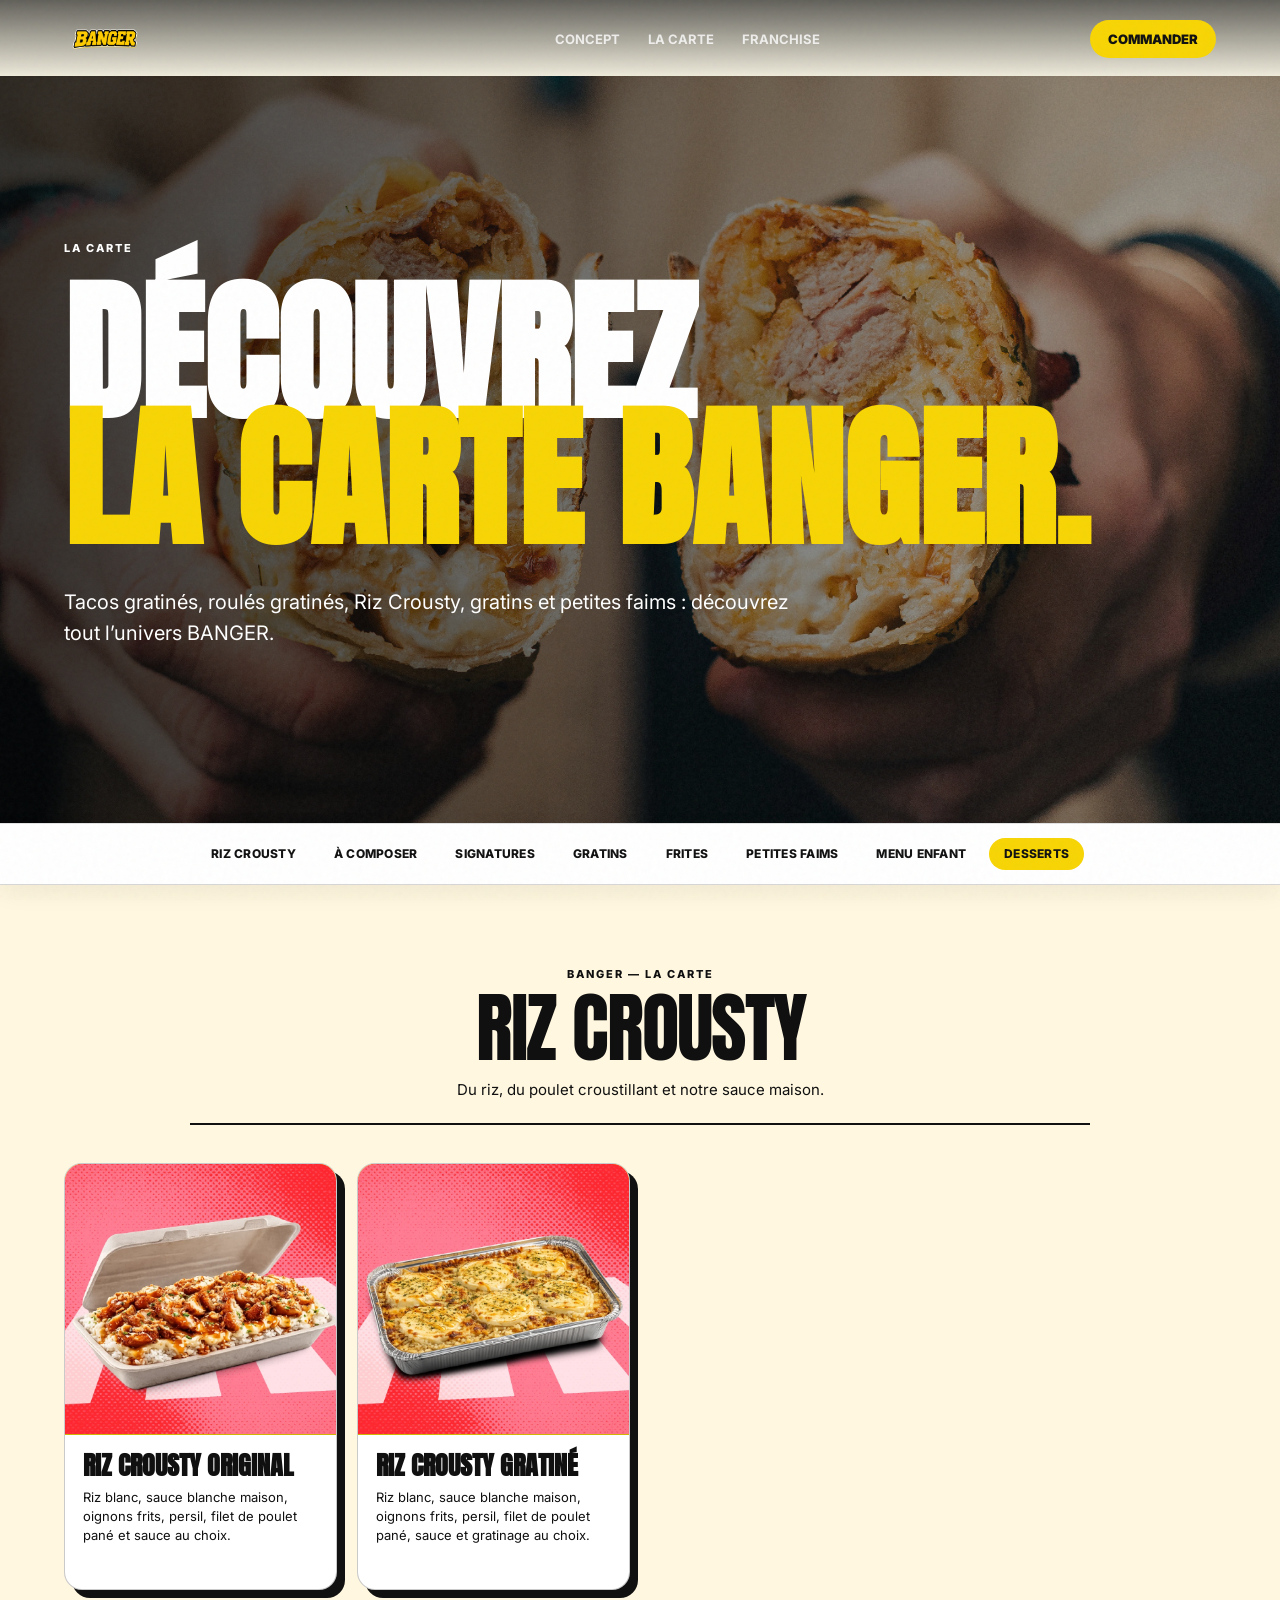
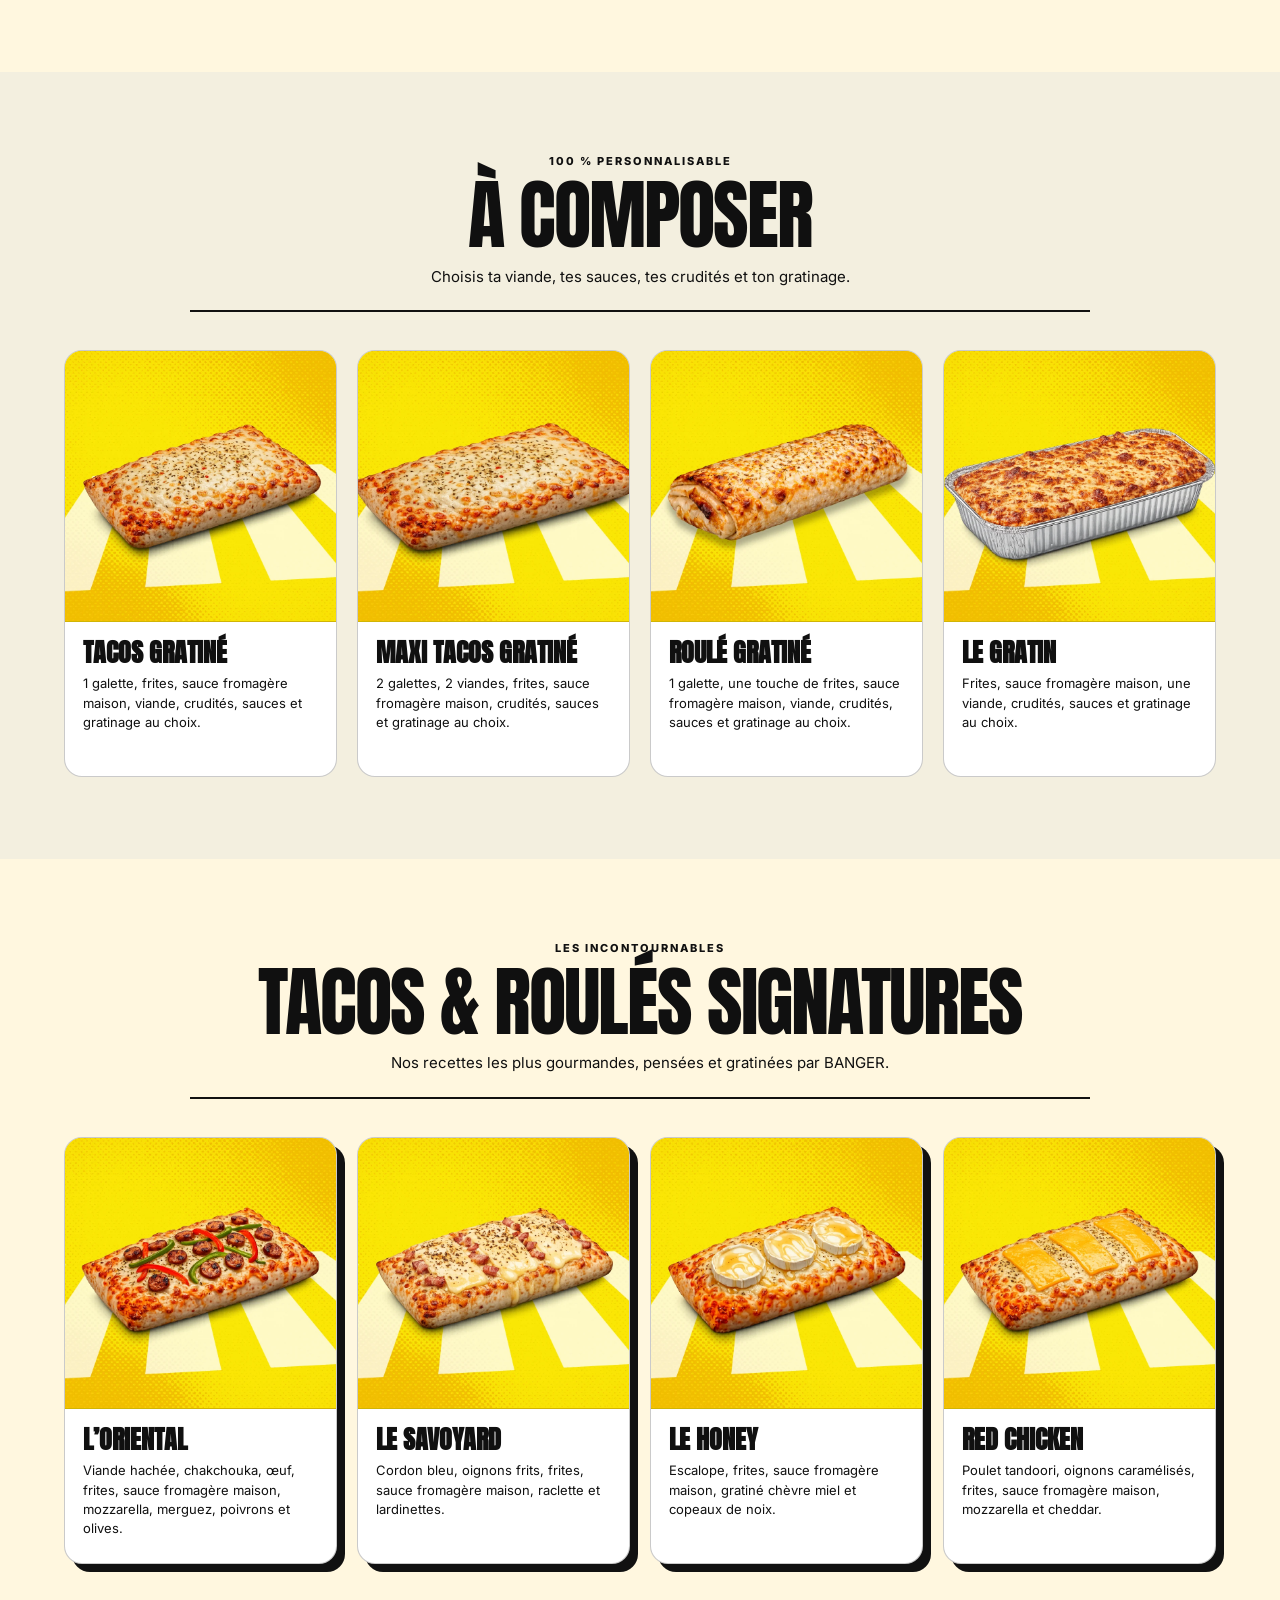
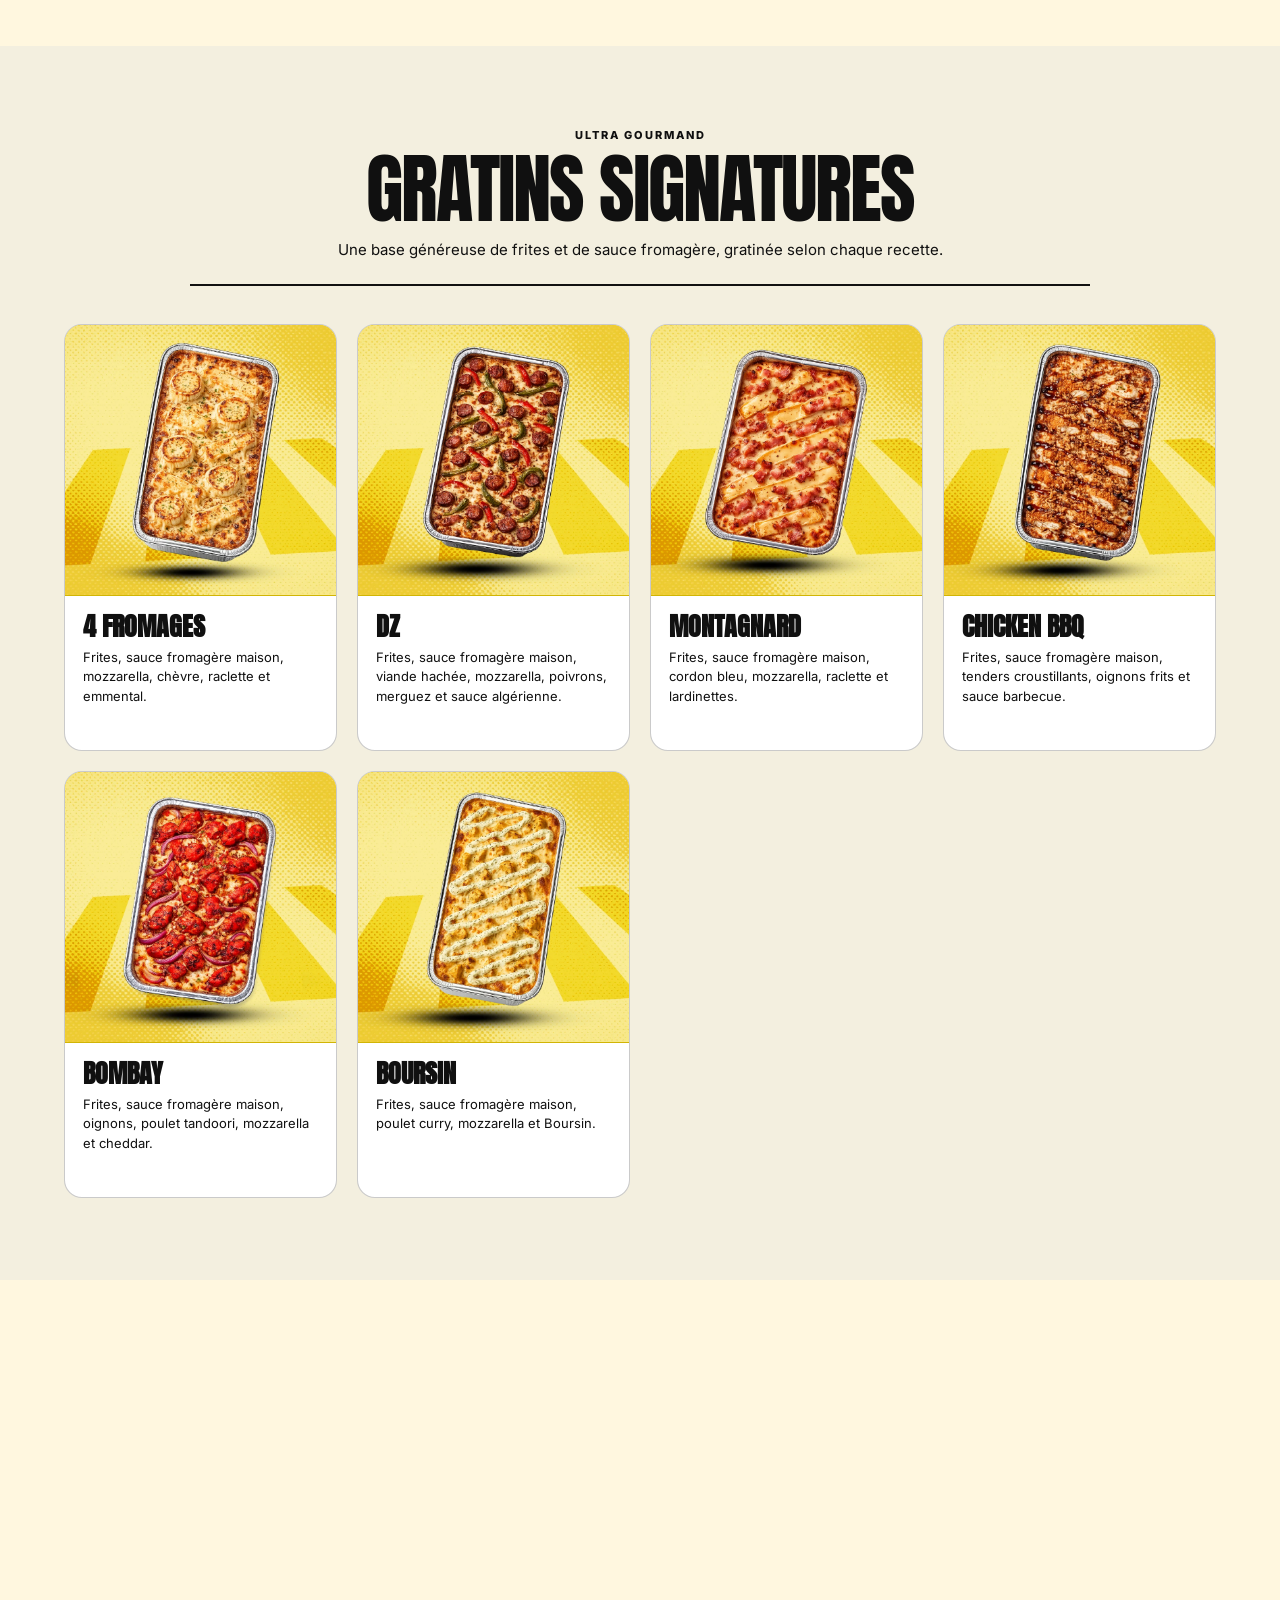
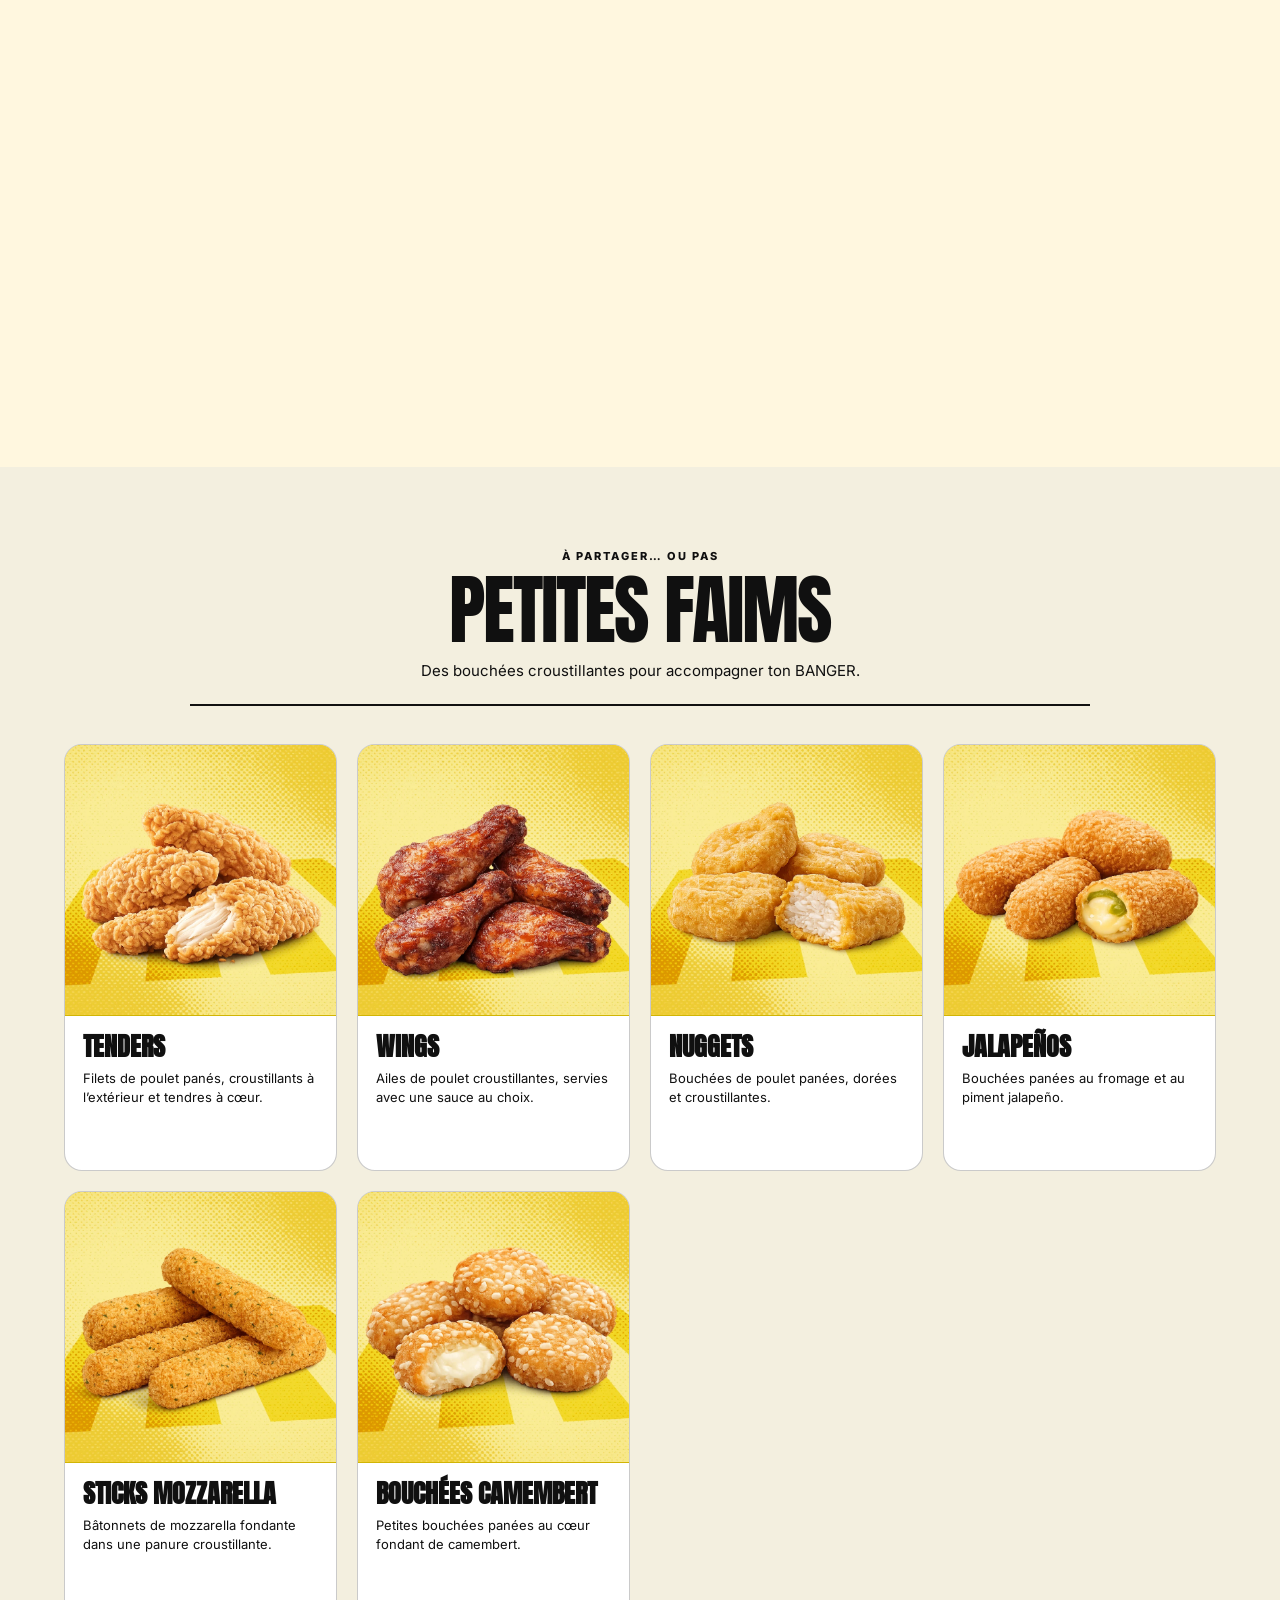
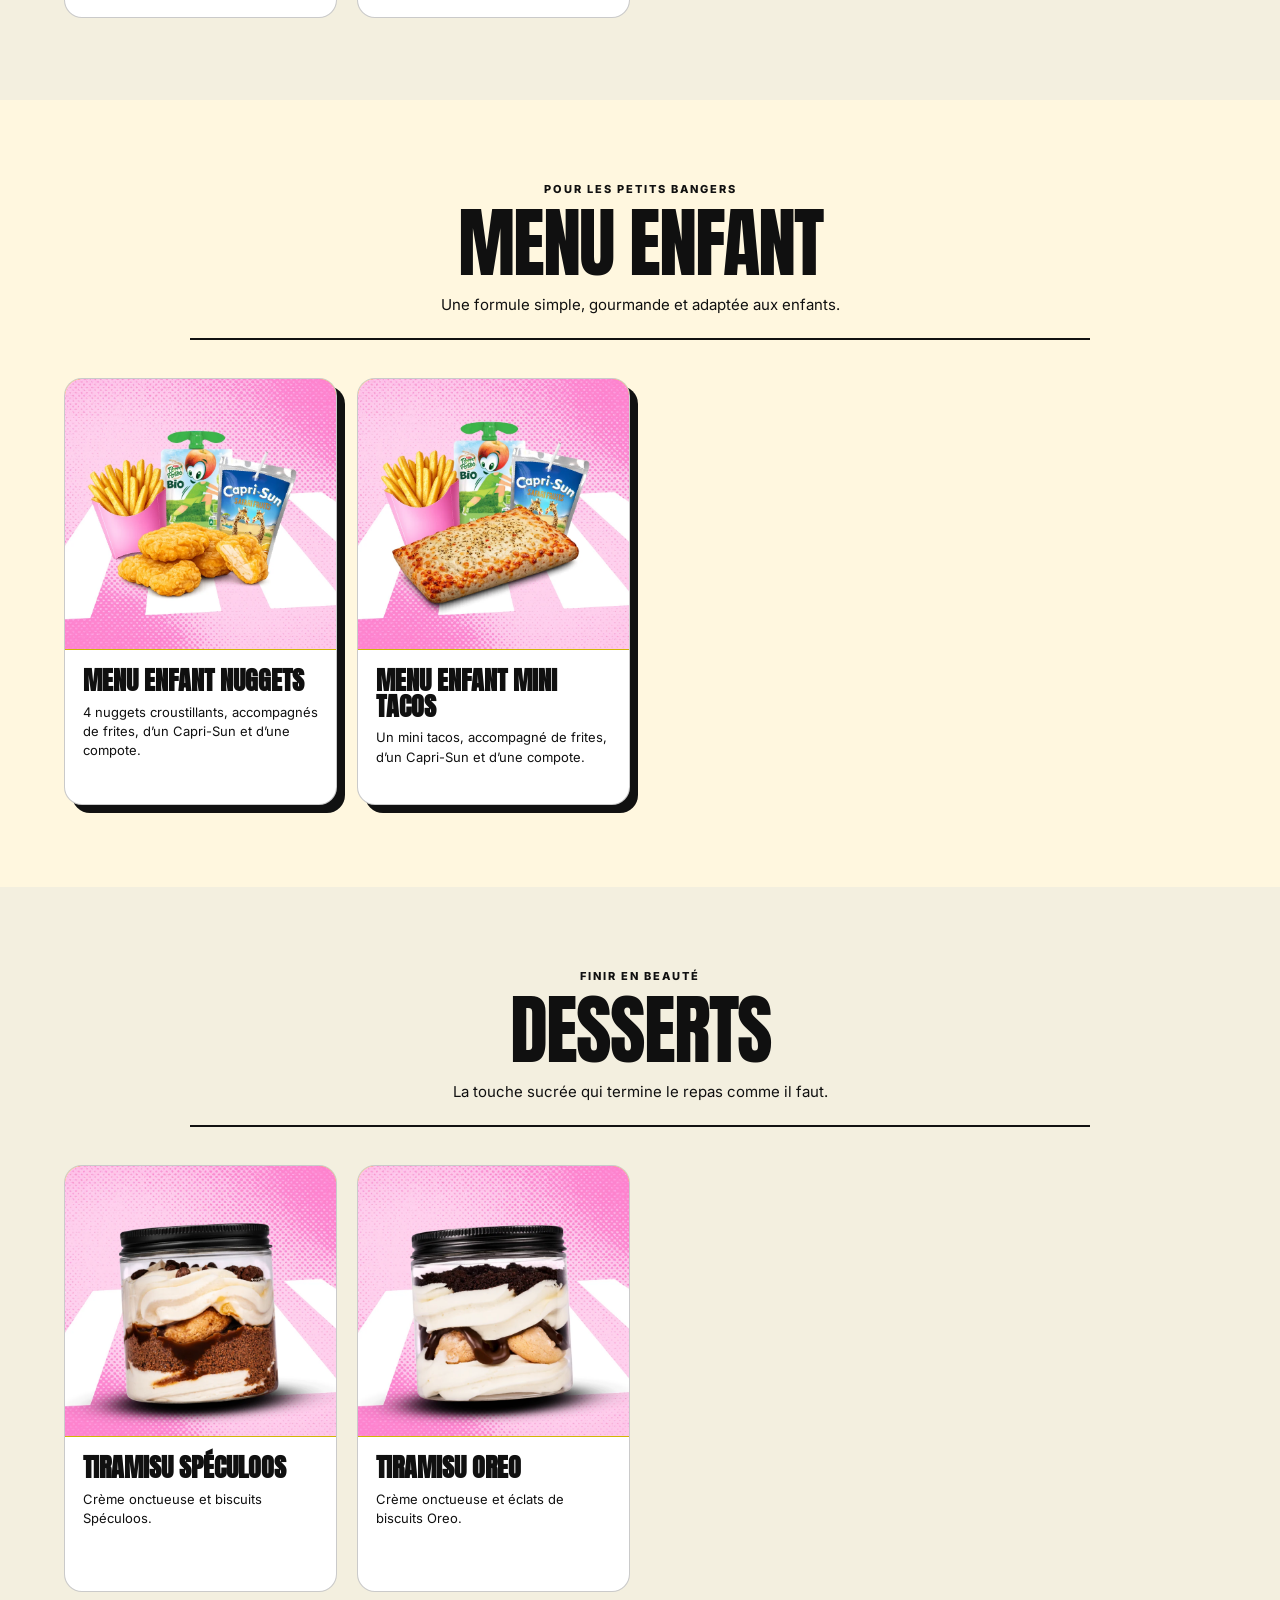
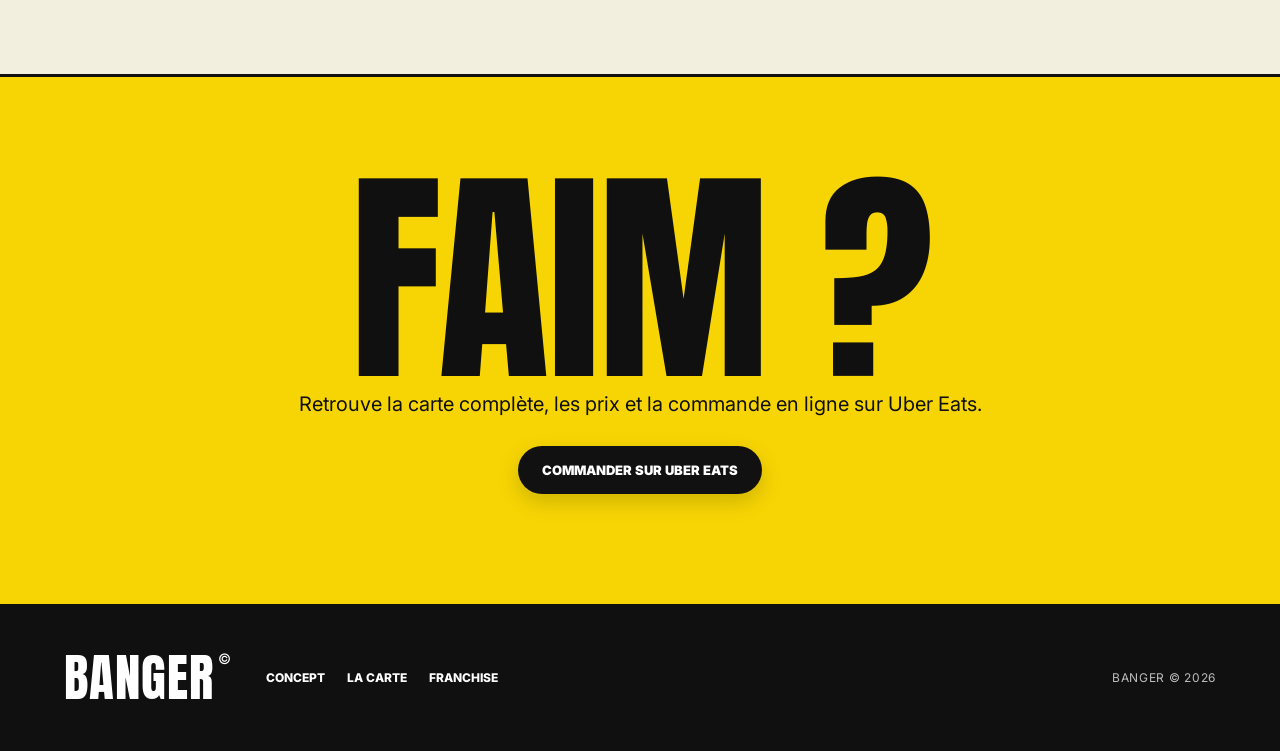
==== carte.html @ e5412e29 "Add files via upload" ====
<!doctype html>
<html lang="fr">

<!-- Mirrored from https://banger-site-v7-3.vercel.app/carte by HTTrack Website Copier/3.x [XR&CO], Sun, 22 Nov 2026 17:21:34 GMT -->
<!-- Added by HTTrack --><meta http-equiv="content-type" content="text/html;charset=utf-8" /><!-- /Added by HTTrack -->
<head>
  <meta charset="utf-8">
  <meta name="viewport" content="width=device-width,initial-scale=1">
  <link rel="preconnect" href="https://fonts.googleapis.com/">
  <link rel="preconnect" href="https://fonts.gstatic.com/" crossorigin>
  <link href="https://fonts.googleapis.com/css2?family=Anton&amp;family=Inter:wght@400;500;600;700;800&amp;display=swap" rel="stylesheet">
  <link rel="stylesheet" href="styles.css">
  <title>La carte — BANGER</title>
</head>
<body>
<div class="noise"></div>
<header class="site-header">
  <a class="brand brand-logo" href="index.html" aria-label="Accueil BANGER"><img src="assets/logo-banger.png" alt="BANGER"></a>
  <nav class="desktop-nav"><a href="concept.html">Concept</a><a href="carte.html" aria-current="page">La carte</a><a href="franchise.html">Franchise</a></nav>
  <a class="pill pill-small" target="_blank" rel="noreferrer" href="https://www.ubereats.com/fr/store/banger/QmKdcxdpXiG3UM4ic0lPdQ">Commander</a>
</header>
<main class="inner-page single-menu-page">
  <section class="page-hero menu-page-hero menu-photo-hero">
    <p class="eyebrow">La carte</p>
    <h1>DÉCOUVREZ<br><span>LA CARTE BANGER.</span></h1>
    <p>Tacos gratinés, roulés gratinés, Riz Crousty, gratins et petites faims : découvrez tout l’univers BANGER.</p>
  </section>

  <nav class="menu-anchor-nav menu-anchor-clean" aria-label="Catégories de la carte">
    <a href="#crousty">Riz Crousty</a>
    <a href="#composer">À composer</a>
    <a href="#signatures">Signatures</a>
    <a href="#gratins">Gratins</a>
    <a href="#frites">Frites</a>
    <a href="#petites-faims">Petites faims</a>
    <a href="#enfant">Menu enfant</a>
    <a href="#desserts">Desserts</a>
  </nav>

  <section class="menu-category section" id="crousty">
    <header class="menu-category-heading reveal"><p class="eyebrow dark">BANGER — LA CARTE</p><h2>RIZ CROUSTY</h2><p>Du riz, du poulet croustillant et notre sauce maison.</p></header>
    <div class="menu-products-grid menu-products-three">
      <article class="menu-product reveal"><div class="menu-product-image"><img src="assets/products/riz-crousty-original.webp" alt="Riz Crousty Original"></div><div class="menu-product-copy"><h3>Riz Crousty Original</h3><p>Riz blanc, sauce blanche maison, oignons frits, persil, filet de poulet pané et sauce au choix.</p></div></article>
      <article class="menu-product reveal"><div class="menu-product-image"><img src="assets/products/riz-crousty-gratine.webp" alt="Riz Crousty Gratiné"></div><div class="menu-product-copy"><h3>Riz Crousty Gratiné</h3><p>Riz blanc, sauce blanche maison, oignons frits, persil, filet de poulet pané, sauce et gratinage au choix.</p></div></article>
    </div>
  </section>

  <section class="menu-category section" id="composer">
    <header class="menu-category-heading reveal"><p class="eyebrow dark">100 % PERSONNALISABLE</p><h2>À COMPOSER</h2><p>Choisis ta viande, tes sauces, tes crudités et ton gratinage.</p></header>
    <div class="menu-products-grid menu-products-three">
      <article class="menu-product reveal"><div class="menu-product-image"><img src="assets/products/tacos-gratine.webp" alt="Tacos gratiné"></div><div class="menu-product-copy"><h3>Tacos gratiné</h3><p>1 galette, frites, sauce fromagère maison, viande, crudités, sauces et gratinage au choix.</p></div></article>
      <article class="menu-product reveal"><div class="menu-product-image"><img src="assets/products/maxi-tacos-gratine.webp" alt="Maxi tacos gratiné"></div><div class="menu-product-copy"><h3>Maxi tacos gratiné</h3><p>2 galettes, 2 viandes, frites, sauce fromagère maison, crudités, sauces et gratinage au choix.</p></div></article>
      <article class="menu-product reveal"><div class="menu-product-image"><img src="assets/products/roule-gratine.webp" alt="Roulé gratiné"></div><div class="menu-product-copy"><h3>Roulé gratiné</h3><p>1 galette, une touche de frites, sauce fromagère maison, viande, crudités, sauces et gratinage au choix.</p></div></article>
      <article class="menu-product reveal"><div class="menu-product-image"><img src="assets/products/gratin-personnalisable.webp" alt="Le Gratin personnalisable"></div><div class="menu-product-copy"><h3>Le Gratin</h3><p>Frites, sauce fromagère maison, une viande, crudités, sauces et gratinage au choix.</p></div></article>
    </div>
  </section>

  <section class="menu-category section" id="signatures">
    <header class="menu-category-heading reveal"><p class="eyebrow dark">LES INCONTOURNABLES</p><h2>TACOS & ROULÉS SIGNATURES</h2><p>Nos recettes les plus gourmandes, pensées et gratinées par BANGER.</p></header>
    <div class="menu-products-grid menu-products-three">
      <article class="menu-product reveal"><div class="menu-product-image"><img src="assets/products/oriental.webp" alt="L'Oriental"></div><div class="menu-product-copy"><h3>L’Oriental</h3><p>Viande hachée, chakchouka, œuf, frites, sauce fromagère maison, mozzarella, merguez, poivrons et olives.</p></div></article>
      <article class="menu-product reveal"><div class="menu-product-image"><img src="assets/products/savoyard.webp" alt="Le Savoyard"></div><div class="menu-product-copy"><h3>Le Savoyard</h3><p>Cordon bleu, oignons frits, frites, sauce fromagère maison, raclette et lardinettes.</p></div></article>
      <article class="menu-product reveal"><div class="menu-product-image"><img src="assets/products/honey.webp" alt="Le Honey"></div><div class="menu-product-copy"><h3>Le Honey</h3><p>Escalope, frites, sauce fromagère maison, gratiné chèvre miel et copeaux de noix.</p></div></article>
      <article class="menu-product reveal"><div class="menu-product-image"><img src="assets/products/red-chicken.webp" alt="Red Chicken"></div><div class="menu-product-copy"><h3>Red Chicken</h3><p>Poulet tandoori, oignons caramélisés, frites, sauce fromagère maison, mozzarella et cheddar.</p></div></article>
    </div>
  </section>

  <section class="menu-category section" id="gratins">
    <header class="menu-category-heading reveal"><p class="eyebrow dark">ULTRA GOURMAND</p><h2>GRATINS SIGNATURES</h2><p>Une base généreuse de frites et de sauce fromagère, gratinée selon chaque recette.</p></header>
    <div class="menu-products-grid menu-products-three">
      <article class="menu-product reveal"><div class="menu-product-image"><img src="assets/products/gratin-4-fromages.webp" alt="Gratin 4 Fromages"></div><div class="menu-product-copy"><h3>4 Fromages</h3><p>Frites, sauce fromagère maison, mozzarella, chèvre, raclette et emmental.</p></div></article>
      <article class="menu-product reveal"><div class="menu-product-image"><img src="assets/products/gratin-dz.webp" alt="Gratin DZ"></div><div class="menu-product-copy"><h3>DZ</h3><p>Frites, sauce fromagère maison, viande hachée, mozzarella, poivrons, merguez et sauce algérienne.</p></div></article>
      <article class="menu-product reveal"><div class="menu-product-image"><img src="assets/products/gratin-montagnard.webp" alt="Gratin Montagnard"></div><div class="menu-product-copy"><h3>Montagnard</h3><p>Frites, sauce fromagère maison, cordon bleu, mozzarella, raclette et lardinettes.</p></div></article>
      <article class="menu-product reveal"><div class="menu-product-image"><img src="assets/products/gratin-chicken-bbq.webp" alt="Gratin Chicken BBQ"></div><div class="menu-product-copy"><h3>Chicken BBQ</h3><p>Frites, sauce fromagère maison, tenders croustillants, oignons frits et sauce barbecue.</p></div></article>
      <article class="menu-product reveal"><div class="menu-product-image"><img src="assets/products/gratin-bombay.webp" alt="Gratin Bombay"></div><div class="menu-product-copy"><h3>Bombay</h3><p>Frites, sauce fromagère maison, oignons, poulet tandoori, mozzarella et cheddar.</p></div></article>
      <article class="menu-product reveal"><div class="menu-product-image"><img src="assets/products/gratin-boursin.webp" alt="Gratin Boursin"></div><div class="menu-product-copy"><h3>Boursin</h3><p>Frites, sauce fromagère maison, poulet curry, mozzarella et Boursin.</p></div></article>
    </div>
  </section>


  <section class="menu-category section" id="frites">
    <header class="menu-category-heading reveal"><p class="eyebrow dark">CROUSTILLANTES & GÉNÉREUSES</p><h2>FRITES</h2><p>Des frites seules ou nappées de nos sauces gourmandes.</p></header>
    <div class="menu-products-grid menu-products-three">
      <article class="menu-product reveal"><div class="menu-product-image"><img src="assets/products/frites-classiques.webp" alt="Frites classiques"></div><div class="menu-product-copy"><h3>Frites classiques</h3><p>Une portion de frites croustillantes et dorées.</p></div></article>
      <article class="menu-product reveal"><div class="menu-product-image"><img src="assets/products/frites-fromagere.webp" alt="Frites fromagère"></div><div class="menu-product-copy"><h3>Frites fromagère</h3><p>Frites croustillantes nappées de notre sauce fromagère maison.</p></div></article>
      <article class="menu-product reveal"><div class="menu-product-image"><img src="assets/products/frites-cheddar.webp" alt="Frites cheddar"></div><div class="menu-product-copy"><h3>Frites cheddar</h3><p>Frites croustillantes recouvertes de cheddar fondant.</p></div></article>
      <article class="menu-product reveal"><div class="menu-product-image"><img src="assets/products/frites-cheddar-bacon.webp" alt="Frites cheddar bacon"></div><div class="menu-product-copy"><h3>Frites cheddar bacon</h3><p>Frites croustillantes, cheddar fondant et lardinettes.</p></div></article>
    </div>
  </section>

  <section class="menu-category section" id="petites-faims">
    <header class="menu-category-heading reveal"><p class="eyebrow dark">À PARTAGER… OU PAS</p><h2>PETITES FAIMS</h2><p>Des bouchées croustillantes pour accompagner ton BANGER.</p></header>
    <div class="menu-products-grid menu-products-three">
      <article class="menu-product reveal"><div class="menu-product-image"><img src="assets/products/tenders.webp" alt="Tenders"></div><div class="menu-product-copy"><h3>Tenders</h3><p>Filets de poulet panés, croustillants à l’extérieur et tendres à cœur.</p></div></article>
      <article class="menu-product reveal"><div class="menu-product-image"><img src="assets/products/wings.webp" alt="Wings"></div><div class="menu-product-copy"><h3>Wings</h3><p>Ailes de poulet croustillantes, servies avec une sauce au choix.</p></div></article>
      <article class="menu-product reveal"><div class="menu-product-image"><img src="assets/products/nuggets.webp" alt="Nuggets"></div><div class="menu-product-copy"><h3>Nuggets</h3><p>Bouchées de poulet panées, dorées et croustillantes.</p></div></article>
      <article class="menu-product reveal"><div class="menu-product-image"><img src="assets/products/jalapenos.webp" alt="Jalapeños"></div><div class="menu-product-copy"><h3>Jalapeños</h3><p>Bouchées panées au fromage et au piment jalapeño.</p></div></article>
      <article class="menu-product reveal"><div class="menu-product-image"><img src="assets/products/sticks-mozza.webp" alt="Sticks mozzarella"></div><div class="menu-product-copy"><h3>Sticks mozzarella</h3><p>Bâtonnets de mozzarella fondante dans une panure croustillante.</p></div></article>
      <article class="menu-product reveal"><div class="menu-product-image"><img src="assets/products/bouchees-camembert.webp" alt="Bouchées camembert"></div><div class="menu-product-copy"><h3>Bouchées camembert</h3><p>Petites bouchées panées au cœur fondant de camembert.</p></div></article>
    </div>
  </section>

  <section class="menu-category section" id="enfant">
    <header class="menu-category-heading reveal"><p class="eyebrow dark">POUR LES PETITS BANGERS</p><h2>MENU ENFANT</h2><p>Une formule simple, gourmande et adaptée aux enfants.</p></header>
    <div class="menu-products-grid menu-products-three">
      <article class="menu-product reveal"><div class="menu-product-image"><img src="assets/products/menu-enfant-nuggets.webp" alt="Menu enfant nuggets"></div><div class="menu-product-copy"><h3>Menu enfant nuggets</h3><p>4 nuggets croustillants, accompagnés de frites, d’un Capri-Sun et d’une compote.</p></div></article>
      <article class="menu-product reveal"><div class="menu-product-image"><img src="assets/products/menu-enfant-mini-tacos.webp" alt="Menu enfant mini tacos"></div><div class="menu-product-copy"><h3>Menu enfant mini tacos</h3><p>Un mini tacos, accompagné de frites, d’un Capri-Sun et d’une compote.</p></div></article>
    </div>
  </section>

  <section class="menu-category section" id="desserts">
    <header class="menu-category-heading reveal"><p class="eyebrow dark">FINIR EN BEAUTÉ</p><h2>DESSERTS</h2><p>La touche sucrée qui termine le repas comme il faut.</p></header>
    <div class="menu-products-grid menu-products-three">
      <article class="menu-product reveal"><div class="menu-product-image"><img src="assets/products/tiramisu-speculoos.webp" alt="Tiramisu Spéculoos"></div><div class="menu-product-copy"><h3>Tiramisu Spéculoos</h3><p>Crème onctueuse et biscuits Spéculoos.</p></div></article>
      <article class="menu-product reveal"><div class="menu-product-image"><img src="assets/products/tiramisu-oreo.webp" alt="Tiramisu Oreo"></div><div class="menu-product-copy"><h3>Tiramisu Oreo</h3><p>Crème onctueuse et éclats de biscuits Oreo.</p></div></article>
    </div>
  </section>

  <section class="order section"><h2>FAIM ?</h2><p>Retrouve la carte complète, les prix et la commande en ligne sur Uber Eats.</p><div><a class="pill pill-black" target="_blank" rel="noreferrer" href="https://www.ubereats.com/fr/store/banger/QmKdcxdpXiG3UM4ic0lPdQ">Commander sur Uber Eats</a></div></section>
</main>
<footer class="site-footer"><a class="footer-wordmark" href="index.html" aria-label="Accueil BANGER">BANGER<span>©</span></a><div><a href="concept.html">Concept</a><a href="carte.html">La carte</a><a href="franchise.html">Franchise</a></div><small>BANGER © 2026</small></footer>
<script src="script.js"></script>
</body>

<!-- Mirrored from https://banger-site-v7-3.vercel.app/carte by HTTrack Website Copier/3.x [XR&CO], Sun, 22 Nov 2026 17:21:43 GMT -->
</html>
---- styles.css ----
:root{--yellow:#f7d504;--black:#101010;--cream:#f3efdf;--red:#f8002b;--white:#fff;--pad:clamp(22px,5vw,80px)}
*{box-sizing:border-box}html{scroll-behavior:smooth}body{margin:0;background:var(--cream);color:var(--black);font-family:Inter,Arial,sans-serif;overflow-x:hidden}a{color:inherit;text-decoration:none}.noise{position:fixed;inset:0;pointer-events:none;opacity:.07;z-index:30;background-image:url("data:image/svg+xml,%3Csvg viewBox='0 0 200 200' xmlns='http://www.w3.org/2000/svg'%3E%3Cfilter id='n'%3E%3CfeTurbulence type='fractalNoise' baseFrequency='.9' numOctaves='3' stitchTiles='stitch'/%3E%3C/filter%3E%3Crect width='100%25' height='100%25' filter='url(%23n)' opacity='.5'/%3E%3C/svg%3E")}.site-header{position:fixed;z-index:20;top:0;left:0;right:0;height:78px;padding:0 var(--pad);display:flex;align-items:center;justify-content:space-between;color:white;background:linear-gradient(#0009,transparent)}.brand{font-family:Anton,sans-serif;font-size:30px;letter-spacing:1px}.brand span{font:700 10px Inter;vertical-align:top}.desktop-nav{display:flex;gap:28px;font-size:13px;font-weight:700;text-transform:uppercase}.desktop-nav a{opacity:.8}.desktop-nav a:hover{opacity:1}.pill{display:inline-flex;align-items:center;justify-content:center;background:var(--yellow);color:var(--black);padding:16px 24px;border-radius:100px;text-transform:uppercase;font-weight:900;font-size:13px;transition:.25s transform}.pill:hover{transform:translateY(-3px)}.pill-small{padding:11px 18px}.hero{min-height:100vh;background:var(--black);color:white;position:relative;display:grid;grid-template-columns:1.1fr .9fr;align-items:center;padding:110px var(--pad) 70px;overflow:hidden}.hero-rings{position:absolute;width:70vw;height:70vw;border:2px solid #ffffff18;border-radius:50%;right:-20vw;top:-22vw;box-shadow:0 0 0 8vw #ffffff08,0 0 0 16vw #ffffff05}.eyebrow{text-transform:uppercase;letter-spacing:2px;font-size:11px;font-weight:800}.hero h1,.section h2{font-family:Anton,sans-serif;font-weight:400;line-height:.86;margin:20px 0;font-size:clamp(70px,11vw,170px);letter-spacing:-2px}.hero h1 span,.section h2 span{color:var(--yellow)}.hero-text{max-width:520px;font-size:clamp(16px,2vw,22px);line-height:1.4}.hero-actions,.restaurant-actions{display:flex;align-items:center;gap:24px;margin-top:34px}.text-link{font-size:13px;text-transform:uppercase;font-weight:900;border-bottom:1px solid currentColor;padding-bottom:4px}.hero-product{height:min(66vw,720px);position:relative;display:grid;place-items:center;transform:rotate(-8deg)}.product-glow{position:absolute;width:70%;height:70%;border-radius:50%;background:var(--yellow);filter:blur(80px);opacity:.28}.taco-shell{position:relative;width:min(42vw,540px);height:min(26vw,340px);border-radius:50% 50% 18% 18%;background:linear-gradient(150deg,#f2c866,#c98b23);box-shadow:inset -30px -40px 60px #7b421e55,0 35px 80px #000;overflow:hidden;border:7px solid #e5ad42}.taco-shell:before{content:"";position:absolute;left:7%;right:7%;top:9%;height:35%;background:radial-gradient(circle at 20% 60%,#7c3f1e 0 8%,transparent 9%),radial-gradient(circle at 40% 40%,#ec3f2c 0 8%,transparent 9%),radial-gradient(circle at 65% 50%,#6b9d36 0 8%,transparent 9%),radial-gradient(circle at 82% 30%,#f6efc8 0 9%,transparent 10%),linear-gradient(#ffe36d,#d98626);border-radius:50%;box-shadow:0 12px 20px #0005}.taco-shell span{position:absolute;width:45%;height:10px;background:#9c652e44;transform:rotate(-18deg);left:30%;top:55%;border-radius:50%}.taco-shell span:nth-child(2){top:66%;left:10%}.taco-shell span:nth-child(3){top:75%;left:42%}.taco-shell span:nth-child(4){top:43%;left:50%}.badge{position:absolute;right:4%;bottom:12%;background:var(--red);width:115px;height:115px;border-radius:50%;display:grid;place-content:center;text-align:center;font-weight:800;transform:rotate(12deg);border:3px dashed white}.ticker{position:absolute;bottom:0;left:0;right:0;background:var(--yellow);color:var(--black);font-family:Anton;font-size:24px;white-space:nowrap;overflow:hidden;padding:10px 0;transform:rotate(-1deg) scale(1.02)}.ticker div{display:inline-block;animation:marquee 25s linear infinite}@keyframes marquee{to{transform:translateX(-50%)}}.section{padding:110px var(--pad)}.section-label{text-transform:uppercase;font-weight:800;font-size:11px;letter-spacing:2px;border-top:1px solid #111;padding-top:14px}.section-label.light{border-color:#fff6;color:white}.concept{background:var(--yellow)}.concept-grid{display:grid;grid-template-columns:1.2fr .8fr;gap:7vw;align-items:end}.concept h2{font-size:clamp(60px,9vw,130px)}.concept h2 span{color:white;text-shadow:4px 4px 0 #111}.concept-copy{font-size:clamp(17px,2vw,23px);line-height:1.5;padding-bottom:28px}.dark{color:var(--black)}.photo-strip{display:grid;grid-template-columns:repeat(4,1fr);gap:14px;margin-top:70px}.food-card{height:360px;position:relative;overflow:hidden;padding:20px;font-family:Anton;font-size:38px}.card-yellow{background:#ffd814}.card-black{background:#111;color:white}.card-red{background:var(--red);color:white}.card-cream{background:#f6f0d8}.mini-food{position:absolute;left:12%;right:12%;bottom:8%;height:58%;filter:drop-shadow(0 30px 22px #0005)}.taco-mini{background:#d99732;border-radius:50% 50% 16% 16%;transform:rotate(-9deg)}.bowl-mini{background:radial-gradient(circle at 30% 30%,#f7cf45 0 8%,transparent 9%),radial-gradient(circle at 60% 44%,#b65b25 0 10%,transparent 11%),radial-gradient(circle at 50% 50%,#f1b928,#d77820 70%);border-radius:50% 50% 25% 25%;border:12px solid #ddd}.burger-mini{background:linear-gradient(#f1b83e 0 25%,#74a52d 26% 32%,#612313 33% 53%,#f5c72d 54% 61%,#5a2415 62% 75%,#d9962f 76%);border-radius:45% 45% 20% 20%}.roll-mini{background:linear-gradient(150deg,#efc66a,#a76c26);border-radius:20px;transform:rotate(8deg)}.compo{background:#111;color:white}.compo-head{display:flex;justify-content:space-between;align-items:end}.compo-head h2{font-size:clamp(72px,10vw,145px)}.compo-head p{max-width:300px;font-size:18px}.steps{display:grid;grid-template-columns:repeat(4,1fr);border-top:1px solid #ffffff33;margin:50px 0 30px}.step{padding:22px 20px;border-right:1px solid #ffffff22;cursor:pointer;opacity:.45;transition:.25s}.step.active,.step:hover{opacity:1;background:#ffffff0b}.step b{color:var(--yellow)}.step h3{font-family:Anton;font-size:30px;margin:30px 0 4px}.step p{font-size:13px;line-height:1.4}.compo-stage{min-height:540px;background:var(--yellow);color:#111;display:grid;grid-template-columns:.8fr 1.2fr;align-items:center;padding:40px 6vw;overflow:hidden}.stage-copy span{font-size:12px;font-weight:800;letter-spacing:2px}.stage-copy h3{font-family:Anton;font-size:clamp(64px,8vw,120px);line-height:.9;margin:30px 0 15px}.stage-visual{height:100%;position:relative;display:grid;place-items:center}.orbit{width:420px;height:420px;border:2px dashed #1118;border-radius:50%;position:absolute;animation:spin 20s linear infinite}@keyframes spin{to{transform:rotate(360deg)}}.stack-food{width:min(42vw,480px);height:330px;position:relative;filter:drop-shadow(0 40px 35px #0005)}.stack-food i{position:absolute;left:12%;right:12%;height:70px;border-radius:50%;background:#d88e28}.stack-food i:nth-child(1){top:20%;background:#e6b04f}.stack-food i:nth-child(2){top:38%;left:8%;right:8%;background:#5f2517}.stack-food i:nth-child(3){top:52%;left:10%;right:10%;background:#f4d441}.stack-food i:nth-child(4){top:66%;background:#d79935}.menu{background:var(--cream)}.menu-title{display:grid;grid-template-columns:.35fr .65fr;align-items:start}.menu-title h2{font-size:clamp(68px,9vw,135px)}.featured{background:var(--yellow);display:grid;grid-template-columns:1.1fr .9fr;min-height:600px}.featured-visual{position:relative;display:grid;place-items:center;overflow:hidden}.featured-copy{padding:70px;align-self:center}.featured-copy h3{font-family:Anton;font-size:70px;margin:20px 0}.featured-copy>p{font-size:18px;line-height:1.55}.pill-black{background:#111;color:white}.bowl-big{width:min(42vw,520px);height:310px;background:linear-gradient(145deg,#eee,#aaa);border-radius:50% 50% 22% 22%;border:12px solid #ddd;position:relative;overflow:hidden;box-shadow:0 40px 50px #0005}.bowl-big:before{content:"";position:absolute;inset:4% 5% 28%;border-radius:50%;background:radial-gradient(circle at 20% 40%,#fff0a0 0 3%,transparent 4%),radial-gradient(circle at 70% 60%,#d05c21 0 8%,transparent 9%),radial-gradient(circle at 48% 28%,#7a381c 0 9%,transparent 10%),radial-gradient(circle at 35% 65%,#f0c540 0 4%,transparent 5%),#e4b331}.bowl-big i{position:absolute;width:24%;height:17%;background:#a84b1f;border-radius:40%;top:20%;left:15%;transform:rotate(20deg)}.bowl-big i:nth-child(2){left:42%;top:30%;transform:rotate(-12deg)}.bowl-big i:nth-child(3){left:65%;top:18%}.stamp{position:absolute;right:10%;top:12%;font-family:Anton;font-size:25px;border:3px solid #111;border-radius:50%;width:115px;height:115px;display:grid;place-content:center;text-align:center;transform:rotate(12deg)}.menu-cards{display:grid;grid-template-columns:repeat(3,1fr);margin-top:20px}.menu-cards article{padding:35px;border:1px solid #1112;min-height:270px;position:relative}.menu-cards h3{font-family:Anton;font-size:38px}.menu-cards b{position:absolute;right:30px;bottom:25px;font-size:30px}.signatures{background:var(--red);color:white}.signatures>h2{font-size:clamp(72px,10vw,145px)}.signature-list article{display:flex;justify-content:space-between;align-items:center;border-top:1px solid #ffffff55;padding:30px 0}.signature-list h3{font-family:Anton;font-size:clamp(40px,5vw,72px);margin:7px 0}.signature-list p{max-width:650px}.signature-list strong{border:2px solid white;border-radius:50%;width:150px;height:150px;display:grid;place-content:center;transform:rotate(-8deg);font-size:14px}.restaurant{background:#111}.restaurant-panel{background:var(--yellow);display:grid;grid-template-columns:1.1fr .9fr;min-height:650px}.map-art{position:relative;display:grid;place-content:center;background:repeating-linear-gradient(35deg,#111 0 2px,transparent 2px 35px),repeating-linear-gradient(125deg,#111 0 2px,transparent 2px 45px);overflow:hidden}.map-art:after{content:"";position:absolute;inset:0;background:var(--yellow);opacity:.75}.pin{z-index:1;background:#111;color:var(--yellow);width:95px;height:95px;border-radius:50% 50% 50% 0;transform:rotate(-45deg);display:grid;place-content:center;font-family:Anton;font-size:50px}.pin::first-letter{transform:rotate(45deg)}.map-art span{z-index:1;font-family:Anton;font-size:50px;margin-top:30px}.restaurant-info{padding:70px;align-self:center}.restaurant-info h2{font-size:clamp(70px,8vw,115px)}.restaurant-info p{font-size:17px;line-height:1.6}.franchise{text-align:center;background:#111;color:white}.franchise h2{font-size:clamp(85px,13vw,190px)}.franchise>p{max-width:700px;margin:20px auto 35px;font-size:18px;line-height:1.5}.order{text-align:center;background:var(--yellow)}.order h2{font-family:Anton;font-size:clamp(110px,18vw,270px);margin:0;line-height:.8}.order p{font-size:20px}.order>div{display:flex;justify-content:center;align-items:center;gap:25px;margin-top:30px}footer{background:#111;color:white;padding:45px var(--pad);display:flex;justify-content:space-between;align-items:center}footer div{display:flex;gap:20px;font-size:13px}.reveal{opacity:0;transform:translateY(30px);transition:.8s ease}.reveal.visible{opacity:1;transform:none}.delay-1{transition-delay:.15s}
@media(max-width:900px){.desktop-nav{display:none}.hero{grid-template-columns:1fr;padding-top:130px}.hero-product{height:430px}.taco-shell{width:82vw;height:50vw}.hero h1{font-size:25vw}.concept-grid,.featured,.restaurant-panel,.compo-stage{grid-template-columns:1fr}.photo-strip{grid-template-columns:1fr 1fr}.food-card{height:300px}.compo-head{display:block}.steps{grid-template-columns:1fr 1fr}.featured-copy{padding:45px 28px}.bowl-big{width:75vw}.menu-title{grid-template-columns:1fr}.menu-cards{grid-template-columns:1fr}.signature-list strong{display:none}.map-art{min-height:380px}.restaurant-info{padding:45px 28px}.order>div,footer{flex-direction:column}.hero-product{order:-1;margin-top:20px}.site-header{height:66px}.badge{width:85px;height:85px;font-size:12px}}
@media(max-width:560px){.section{padding:80px 20px}.site-header{padding:0 18px}.photo-strip,.steps{grid-template-columns:1fr}.food-card{height:250px}.compo-stage{padding:35px 20px}.orbit{width:270px;height:270px}.stack-food{width:80vw}.featured{min-height:auto}.featured-visual{min-height:420px}.signature-list article{align-items:flex-start}.restaurant-actions{align-items:flex-start;flex-direction:column}.hero-actions{align-items:flex-start;flex-direction:column}.hero{padding-left:20px;padding-right:20px}}
.menu-source{margin:30px 0 18px;display:flex;justify-content:space-between;gap:20px;padding:18px 0;border-top:1px solid #111;border-bottom:1px solid #111;font-size:12px;font-weight:900;letter-spacing:1px}.menu-source a{text-decoration:underline}.menu-grid{display:grid;grid-template-columns:repeat(4,1fr);margin-top:22px}.menu-grid article{min-height:280px;padding:28px;border:1px solid #1112;display:flex;flex-direction:column}.menu-grid article>span{font-weight:900;color:var(--red)}.menu-grid h3{font-family:Anton;font-size:36px;margin:25px 0 10px}.menu-grid p{line-height:1.5;flex:1}.menu-grid strong{font-size:13px;text-transform:uppercase}.price-note{font-size:11px;opacity:.65;margin-top:18px}.franchise{text-align:left}.franchise-intro{text-align:center;max-width:1100px;margin:0 auto}.franchise-intro h2{font-size:clamp(85px,13vw,190px)}.franchise-intro>p:last-child{max-width:760px;margin:20px auto 55px;font-size:18px;line-height:1.6}.franchise-benefits{display:grid;grid-template-columns:repeat(4,1fr);border-top:1px solid #ffffff44;border-bottom:1px solid #ffffff44}.franchise-benefits article{padding:35px 25px;border-right:1px solid #ffffff33;min-height:270px}.franchise-benefits article:last-child{border-right:0}.franchise-benefits b{color:var(--yellow)}.franchise-benefits h3,.franchise-process h3{font-family:Anton;font-size:34px}.franchise-benefits p{line-height:1.55;opacity:.8}.franchise-process{padding:70px 0;display:grid;grid-template-columns:1.2fr repeat(3,1fr);gap:28px;align-items:start}.franchise-process>h3{font-size:55px;margin:0}.franchise-process>div{display:flex;gap:14px}.franchise-process span{background:var(--yellow);color:#111;border-radius:50%;width:38px;height:38px;display:grid;place-content:center;font-weight:900;flex:0 0 auto}.franchise-process p{margin:0;line-height:1.55}.franchise-form{background:var(--yellow);color:#111;display:grid;grid-template-columns:.8fr 1.2fr;gap:60px;padding:clamp(35px,6vw,80px)}.form-heading h3{font-family:Anton;font-size:clamp(55px,7vw,100px);line-height:.9;margin:25px 0}.form-heading>p:last-child{line-height:1.6}.form-fields{display:grid;grid-template-columns:1fr 1fr;gap:20px}.form-fields label{font-size:12px;font-weight:900;text-transform:uppercase;letter-spacing:.5px}.form-fields input,.form-fields select,.form-fields textarea{width:100%;margin-top:8px;border:0;border-bottom:2px solid #111;background:#fff;padding:15px;font:inherit;outline:none}.form-fields textarea{resize:vertical}.form-fields .full{grid-column:1/-1}.consent{display:flex;align-items:center;gap:10px;text-transform:none!important;font-weight:600!important}.consent input{width:auto;margin:0}.form-fields button{border:0;cursor:pointer}.form-status{margin:0;font-weight:800}.form-status.success{color:#156b36}
@media(max-width:1000px){.menu-grid,.franchise-benefits{grid-template-columns:1fr 1fr}.franchise-process{grid-template-columns:1fr}.franchise-form{grid-template-columns:1fr}}
@media(max-width:560px){.menu-grid,.franchise-benefits,.form-fields{grid-template-columns:1fr}.menu-source{flex-direction:column}.franchise-benefits article{border-right:0;border-bottom:1px solid #ffffff33}.form-fields .full{grid-column:auto}.franchise-form{padding:35px 20px}.franchise-process>h3{font-size:42px}}

/* Multi-page menu */
.inner-page{padding-top:76px}.page-hero{padding:clamp(90px,12vw,170px) var(--pad);min-height:72vh;display:flex;flex-direction:column;justify-content:flex-end}.page-hero.yellow{background:var(--yellow)}.page-hero.cream{background:var(--cream)}.page-hero h1{font-family:Anton;font-size:clamp(72px,12vw,180px);line-height:.82;margin:25px 0}.page-hero h1 span{color:var(--red)}.page-hero>p:last-child{max-width:720px;font-size:20px;line-height:1.55}.story-grid{background:#111;color:#fff;display:grid;grid-template-columns:repeat(3,1fr)}.story-grid article{padding:55px 35px;border-right:1px solid #ffffff33}.story-grid span{color:var(--yellow);font-weight:900}.story-grid h2{font-family:Anton;font-size:58px}.story-grid p{line-height:1.6;opacity:.8}.category-grid{background:var(--cream);display:grid;grid-template-columns:1fr 1fr;gap:20px}.category-card{background:#fff;border:2px solid #111;display:grid;grid-template-columns:.9fr 1.1fr;min-height:360px;overflow:hidden;transition:.25s}.category-card:hover{transform:translateY(-6px);box-shadow:12px 12px 0 #111}.category-art{background:var(--card-bg);display:grid;place-items:center;position:relative;overflow:hidden}.category-art:before,.category-art:after{content:"";position:absolute;border-radius:50%;background:#fff4;width:260px;height:260px}.category-art:before{left:-90px;top:-90px}.category-art:after{right:-110px;bottom:-110px;background:#1112}.category-art span{font-family:Anton;font-size:58px;transform:rotate(-10deg);z-index:1}.category-card>div:last-child{padding:38px;display:flex;flex-direction:column;justify-content:center}.category-card small{font-weight:900;text-transform:uppercase;letter-spacing:1px}.category-card h2{font-family:Anton;font-size:50px;margin:12px 0}.category-card p{line-height:1.5}.category-card b{margin-top:auto;text-transform:uppercase;font-size:13px}.category-hero{min-height:64vh;background:var(--hero-bg);padding:120px var(--pad) 70px;display:flex;flex-direction:column;justify-content:flex-end;position:relative;overflow:hidden}.category-hero:after{content:"BANGER";position:absolute;right:-2vw;top:5vw;font-family:Anton;font-size:20vw;opacity:.06}.category-hero>a{position:absolute;top:120px;font-weight:900}.category-hero>p{font-weight:900;letter-spacing:3px}.category-hero h1{font-family:Anton;font-size:clamp(82px,14vw,210px);line-height:.85;margin:20px 0;max-width:1200px}.category-hero>span{font-size:20px;max-width:700px;line-height:1.5}.products-list{background:var(--cream);display:grid;gap:26px}.product-card{background:#fff;border:2px solid #111;display:grid;grid-template-columns:1fr 1fr;min-height:470px}.product-card:nth-child(even){direction:rtl}.product-card:nth-child(even)>*{direction:ltr}.product-image{background:var(--yellow);overflow:hidden}.product-image img{width:100%;height:100%;object-fit:cover;display:block;transition:.4s}.product-card:hover img{transform:scale(1.035)}.product-info{padding:clamp(35px,6vw,80px);display:flex;flex-direction:column;justify-content:center}.product-info small{font-weight:900;color:var(--red)}.product-info h2{font-family:Anton;font-size:clamp(54px,7vw,100px);line-height:.9;margin:20px 0}.product-info p{font-size:18px;line-height:1.6;max-width:630px}.product-info>div{display:flex;justify-content:space-between;gap:20px;border-top:2px solid #111;padding-top:20px;margin-top:28px}.product-info strong{font-size:22px}.product-info a{font-weight:900;text-transform:uppercase}.inner-page .franchise{min-height:auto}
@media(max-width:900px){.category-grid,.story-grid{grid-template-columns:1fr}.category-card{grid-template-columns:1fr}.category-art{min-height:240px}.product-card,.product-card:nth-child(even){grid-template-columns:1fr;direction:ltr}.product-image{min-height:330px}.category-hero>a{top:90px}.story-grid article{border-right:0;border-bottom:1px solid #ffffff33}}
@media(max-width:560px){.category-grid{padding-left:20px;padding-right:20px}.category-card h2{font-size:40px}.category-art span{font-size:46px}.product-info{padding:35px 22px}.product-info>div{flex-direction:column}.page-hero{padding-left:20px;padding-right:20px}.category-hero{padding-left:20px;padding-right:20px}}

/* Single-page showcase menu */
.menu-page-hero{min-height:68vh}.menu-anchor-nav{position:sticky;top:76px;z-index:20;display:grid;grid-template-columns:repeat(8,minmax(92px,1fr));gap:12px;overflow-x:auto;padding:18px var(--pad);background:#111;border-bottom:1px solid #ffffff22;scrollbar-width:none}.menu-anchor-nav::-webkit-scrollbar{display:none}.menu-anchor-nav a{min-width:92px;color:#fff;border:1px solid #ffffff35;border-radius:16px;padding:12px 8px 10px;display:flex;flex-direction:column;align-items:center;justify-content:center;gap:8px;font-size:10px;font-weight:900;letter-spacing:.5px;text-align:center;text-transform:uppercase;transition:.2s}.menu-anchor-nav a:hover{background:var(--yellow);color:#111;border-color:var(--yellow);transform:translateY(-3px)}.menu-icon{width:48px;height:48px;display:grid;place-items:center;border-radius:50%;background:#fff;color:#111;font-size:26px;line-height:1;box-shadow:0 0 0 3px #ffffff18}.menu-anchor-nav a:hover .menu-icon{background:#111;color:#fff}.menu-category{background:var(--cream);scroll-margin-top:190px}.menu-category:nth-of-type(even){background:#f7d504}.menu-category-heading{display:grid;grid-template-columns:1.2fr .8fr;align-items:end;gap:30px;border-bottom:3px solid #111;padding-bottom:28px;margin-bottom:34px}.menu-category-heading .eyebrow{grid-column:1/-1;margin:0}.menu-category-heading h2{font-family:Anton;font-size:clamp(62px,9vw,132px);line-height:.82;margin:0}.menu-category-heading>p:last-child{font-size:17px;line-height:1.55;max-width:520px;margin:0}.menu-products-grid{display:grid;grid-template-columns:repeat(3,minmax(0,1fr));gap:22px}.menu-product{background:#fff;border:2px solid #111;overflow:hidden;display:grid;grid-template-rows:clamp(230px,24vw,390px) auto;min-width:0}.menu-product-image{background:#111;overflow:hidden}.menu-product-image img{width:100%;height:100%;display:block;object-fit:cover;transition:transform .45s ease}.menu-product:hover .menu-product-image img{transform:scale(1.035)}.menu-product-copy{padding:24px 24px 30px}.menu-product-copy h3{font-family:Anton;font-size:clamp(34px,3vw,54px);line-height:.95;margin:0 0 14px}.menu-product-copy p{font-size:15px;line-height:1.6;margin:0;max-width:620px}.menu-category:nth-of-type(even) .menu-product{box-shadow:8px 8px 0 #111}.single-menu-page .order{border-top:3px solid #111}
@media(max-width:1100px){.menu-anchor-nav{grid-template-columns:repeat(8,110px)}.menu-products-grid{grid-template-columns:repeat(2,minmax(0,1fr))}.menu-product{grid-template-rows:minmax(260px,38vw) auto}}
@media(max-width:800px){.menu-anchor-nav{top:66px;grid-template-columns:repeat(8,96px);padding-left:18px;padding-right:18px}.menu-category-heading{grid-template-columns:1fr}.menu-category-heading .eyebrow{grid-column:auto}.menu-category{scroll-margin-top:175px}.menu-products-grid{grid-template-columns:1fr}.menu-product{grid-template-rows:minmax(260px,75vw) auto}}
@media(max-width:560px){.menu-product-copy{padding:24px 22px 28px}.menu-category{scroll-margin-top:165px}.menu-icon{width:44px;height:44px;font-size:23px}.menu-anchor-nav a{font-size:9px}}


/* Accueil épuré — bannière fournie par BANGER */
.home-banner{position:relative;min-height:100vh;background:#f7d504;overflow:hidden;display:flex;align-items:flex-end;justify-content:center}
.home-banner>img{position:absolute;inset:0;width:100%;height:100%;object-fit:cover;object-position:center}
.home-banner-shade{position:absolute;inset:0;background:linear-gradient(to bottom,rgba(0,0,0,.08) 40%,rgba(0,0,0,.55) 100%)}
.home-banner-actions{position:relative;z-index:2;display:flex;gap:16px;padding:0 24px 75px}
.pill-outline{background:rgba(0,0,0,.48);color:#fff;border:2px solid #fff;backdrop-filter:blur(8px)}
.home-products{background:var(--cream)}
.home-products-heading{display:grid;grid-template-columns:.28fr .52fr .2fr;gap:30px;align-items:end;margin:30px 0 55px}
.home-products-heading h2{font-size:clamp(68px,9vw,135px);margin:0}
.home-products-heading>p:last-child{font-size:18px;line-height:1.55;margin:0 0 12px}
.home-products-grid{margin-top:0}
.home-products-cta{display:flex;justify-content:center;margin-top:48px}
@media(max-width:900px){
  .home-banner{min-height:78vh}
  .home-banner>img{object-position:center center}
  .home-products-heading{grid-template-columns:1fr}
  .home-products-heading>p:last-child{max-width:560px}
}
@media(max-width:560px){
  .home-banner{min-height:68vh;margin-top:0}
  .home-banner-actions{width:100%;flex-direction:column;padding:0 20px 34px}
  .home-banner-actions .pill{width:100%}
}

/* Carte de France — bloc restaurant */
.france-map{background:var(--yellow);isolation:isolate;min-height:650px;place-content:initial}
.france-map:after{display:none}
.france-shape{position:absolute;left:50%;top:54%;width:min(72%,470px);height:auto;transform:translate(-50%,-50%);overflow:visible;z-index:1;filter:drop-shadow(18px 24px 0 rgba(0,0,0,.16))}
.france-main,.france-corsica{fill:#fff7d4;stroke:#111;stroke-width:10;stroke-linejoin:round}
.france-main{stroke-dasharray:1 0}
.france-availability{position:absolute;left:34px;top:32px;z-index:4;font-family:Anton,sans-serif;font-size:clamp(25px,3vw,46px);line-height:.88;letter-spacing:.5px;transform:rotate(-3deg)}
.france-availability strong{display:inline-block;background:#111;color:var(--yellow);padding:8px 12px;margin-top:8px;font-weight:400}
.chambery-marker{position:absolute;left:67%;top:67%;z-index:5;width:74px;height:74px;border-radius:50% 50% 50% 0;background:#111;transform:translate(-50%,-100%) rotate(-45deg);display:grid;place-items:center;box-shadow:0 12px 0 rgba(0,0,0,.18);animation:markerPulse 2.2s ease-in-out infinite}
.chambery-marker span{font-family:Anton,sans-serif;font-size:40px;color:var(--yellow);transform:rotate(45deg)}
.chambery-label{position:absolute;left:68%;top:68%;z-index:5;background:var(--red);color:white;border:4px solid #111;padding:7px 13px;font-family:Anton,sans-serif;font-size:24px;letter-spacing:.5px;transform:rotate(-2deg);box-shadow:7px 7px 0 #111}
@keyframes markerPulse{0%,100%{scale:1}50%{scale:1.08}}
@media(max-width:900px){.france-map{min-height:520px}.france-shape{width:min(78%,390px);top:58%}.france-availability{left:22px;top:24px}.chambery-marker{left:68%;top:71%;width:62px;height:62px}.chambery-marker span{font-size:34px}.chambery-label{left:65%;top:72%;font-size:19px}}
@media(max-width:520px){.france-map{min-height:450px}.france-shape{width:82%;top:61%}.france-availability{font-size:27px}.chambery-marker{left:69%;top:73%;width:54px;height:54px}.chambery-marker span{font-size:29px}.chambery-label{left:56%;top:75%;font-size:17px;padding:5px 9px}}

/* Carte BANGER — grille produit type catalogue */
.menu-anchor-clean {
  display:grid;
  grid-template-columns:repeat(4,minmax(0,1fr));
  gap:14px;
  padding:28px clamp(18px,5vw,74px);
  background:#f7d504;
  border-top:4px solid #111;
  border-bottom:4px solid #111;
}
.menu-anchor-clean a {
  min-height:112px;
  display:flex;
  flex-direction:column;
  align-items:center;
  justify-content:center;
  gap:8px;
  background:#fff7df;
  color:#111;
  border:3px solid #111;
  border-radius:22px;
  text-decoration:none;
  font-family:'Anton',sans-serif;
  text-transform:uppercase;
  letter-spacing:.4px;
  box-shadow:6px 6px 0 #111;
  transition:transform .22s ease,box-shadow .22s ease,background .22s ease;
}
.menu-anchor-clean a:hover { transform:translate(-2px,-4px); box-shadow:9px 10px 0 #111; background:#fff; }
.menu-anchor-clean .menu-icon { font-size:34px; line-height:1; }
.menu-products-three { grid-template-columns:repeat(3,minmax(0,1fr)) !important; gap:26px !important; }
.menu-product {
  overflow:hidden;
  border-radius:24px;
  border:3px solid #111;
  background:#fff;
  box-shadow:8px 8px 0 rgba(17,17,17,.96);
  transition:transform .28s ease,box-shadow .28s ease;
}
.menu-product:hover { transform:translateY(-8px); box-shadow:12px 15px 0 rgba(17,17,17,.96); }
.menu-product-image {
  aspect-ratio:4/3;
  overflow:hidden;
  background:#f7d504;
  border-bottom:3px solid #111;
}
.menu-product-image img {
  width:100%; height:100%; object-fit:cover; display:block;
  transform:scale(1.01) rotate(0deg);
  transition:transform .55s cubic-bezier(.2,.8,.2,1),filter .35s ease;
}
.menu-product:hover .menu-product-image img { transform:scale(1.09) rotate(-1deg); filter:saturate(1.08) contrast(1.03); }
.menu-product-copy { padding:22px 22px 25px; min-height:176px; }
.menu-product-copy h3 { margin:0 0 10px; font-family:'Anton',sans-serif; font-size:clamp(28px,2.3vw,40px); line-height:.95; text-transform:uppercase; }
.menu-product-copy p { margin:0; font-size:15px; line-height:1.55; }
.menu-category { scroll-margin-top:92px; }
.menu-category:nth-of-type(even) { background:#fff7df; }
@media (max-width:980px){
  .menu-anchor-clean{grid-template-columns:repeat(2,minmax(0,1fr));}
  .menu-products-three{grid-template-columns:repeat(2,minmax(0,1fr)) !important;}
}
@media (max-width:620px){
  .menu-anchor-clean{grid-template-columns:repeat(2,minmax(0,1fr));gap:10px;padding:18px 14px;}
  .menu-anchor-clean a{min-height:94px;font-size:13px;box-shadow:4px 4px 0 #111;border-radius:16px;}
  .menu-anchor-clean .menu-icon{font-size:27px;}
  .menu-products-three{grid-template-columns:1fr !important;gap:22px !important;}
  .menu-product-copy{min-height:auto;}
}

/* Refonte carte — navigation type Chamas + cartes plus compactes */
.single-menu-page .menu-anchor-clean{
  position:sticky;
  top:76px;
  z-index:19;
  display:flex;
  align-items:center;
  justify-content:center;
  gap:8px;
  overflow-x:auto;
  padding:14px clamp(18px,4vw,56px);
  background:#fff;
  border-top:1px solid rgba(17,17,17,.12);
  border-bottom:1px solid rgba(17,17,17,.16);
  box-shadow:0 8px 24px rgba(0,0,0,.06);
  scrollbar-width:none;
}
.single-menu-page .menu-anchor-clean::-webkit-scrollbar{display:none}
.single-menu-page .menu-anchor-clean a{
  flex:0 0 auto;
  min-width:auto;
  min-height:auto;
  padding:10px 15px;
  border:0;
  border-radius:999px;
  background:transparent;
  box-shadow:none;
  color:#111;
  font-family:Inter,Arial,sans-serif;
  font-size:12px;
  font-weight:800;
  letter-spacing:.25px;
  line-height:1;
  white-space:nowrap;
  text-transform:uppercase;
  transition:background .2s ease,color .2s ease,transform .2s ease;
}
.single-menu-page .menu-anchor-clean a:hover,
.single-menu-page .menu-anchor-clean a.is-active{
  background:var(--yellow);
  color:#111;
  box-shadow:none;
  transform:none;
}
.single-menu-page .menu-category{
  padding-top:82px;
  padding-bottom:82px;
  scroll-margin-top:142px;
}
.single-menu-page .menu-category:nth-of-type(even){background:#fff7df}
.single-menu-page .menu-category-heading{
  display:block;
  max-width:900px;
  margin:0 auto 38px;
  padding:0 0 22px;
  text-align:center;
  border-bottom:2px solid #111;
}
.single-menu-page .menu-category-heading .eyebrow{margin:0 0 12px}
.single-menu-page .menu-category-heading h2{
  margin:0 0 14px;
  font-size:clamp(48px,6vw,82px);
  line-height:.92;
}
.single-menu-page .menu-category-heading>p:last-child{
  max-width:620px;
  margin:0 auto;
  font-size:15px;
  line-height:1.55;
}
.single-menu-page .menu-products-three{
  grid-template-columns:repeat(4,minmax(0,1fr)) !important;
  gap:20px !important;
}
.single-menu-page .menu-product{
  display:block;
  border:1px solid rgba(17,17,17,.22);
  border-radius:18px;
  box-shadow:none;
  background:#fff;
  transition:transform .25s ease,box-shadow .25s ease,border-color .25s ease;
}
.single-menu-page .menu-product:hover{
  transform:translateY(-6px);
  border-color:#111;
  box-shadow:0 16px 34px rgba(0,0,0,.12);
}
.single-menu-page .menu-product-image{
  aspect-ratio:1/1;
  border-bottom:1px solid rgba(17,17,17,.16);
  background:#f7d504;
}
.single-menu-page .menu-product-image img{
  object-fit:cover;
  transform:scale(1);
  transition:transform .42s cubic-bezier(.2,.8,.2,1),filter .3s ease;
}
.single-menu-page .menu-product:hover .menu-product-image img{
  transform:scale(1.055);
  filter:saturate(1.05) contrast(1.02);
}
.single-menu-page .menu-product-copy{
  min-height:154px;
  padding:18px 18px 20px;
}
.single-menu-page .menu-product-copy h3{
  margin:0 0 9px;
  font-size:clamp(24px,2vw,32px);
  line-height:1;
}
.single-menu-page .menu-product-copy p{
  font-size:13px;
  line-height:1.48;
}
@media(max-width:1180px){
  .single-menu-page .menu-products-three{grid-template-columns:repeat(3,minmax(0,1fr)) !important}
}
@media(max-width:860px){
  .single-menu-page .menu-anchor-clean{top:66px;justify-content:flex-start;padding-left:16px;padding-right:16px}
  .single-menu-page .menu-products-three{grid-template-columns:repeat(2,minmax(0,1fr)) !important}
  .single-menu-page .menu-category{scroll-margin-top:130px}
}
@media(max-width:560px){
  .single-menu-page .menu-anchor-clean{gap:5px;padding-top:10px;padding-bottom:10px}
  .single-menu-page .menu-anchor-clean a{font-size:10px;padding:9px 12px}
  .single-menu-page .menu-category{padding-top:64px;padding-bottom:64px}
  .single-menu-page .menu-products-three{grid-template-columns:repeat(2,minmax(0,1fr)) !important;gap:12px !important}
  .single-menu-page .menu-product{border-radius:14px}
  .single-menu-page .menu-product-copy{min-height:142px;padding:14px 13px 16px}
  .single-menu-page .menu-product-copy h3{font-size:22px}
  .single-menu-page .menu-product-copy p{font-size:12px;line-height:1.42}
}
@media(max-width:390px){
  .single-menu-page .menu-products-three{grid-template-columns:1fr !important}
  .single-menu-page .menu-product-copy{min-height:auto}
}


/* Logo officiel dans le menu principal */
.site-header .brand-logo{display:flex;align-items:center;width:170px;height:66px;overflow:visible;text-decoration:none}
.site-header .brand-logo img{display:block;width:100%;height:100%;object-fit:contain;object-position:left center;filter:none}
@media(max-width:760px){.site-header .brand-logo{width:128px;height:56px}}
@media(max-width:460px){.site-header .brand-logo{width:108px;height:48px}}


/* Finitions premium globales */
.site-header{transition:background .3s ease,box-shadow .3s ease,color .3s ease,backdrop-filter .3s ease}
.site-header.is-scrolled{background:rgba(16,16,16,.94);box-shadow:0 10px 30px rgba(0,0,0,.16);backdrop-filter:blur(12px)}
.site-header .brand-logo{width:220px;height:82px;flex:0 0 auto}
.site-header .brand-logo img{width:100%;height:100%;object-fit:contain;object-position:left center}
.desktop-nav a{position:relative}
.desktop-nav a:after{content:"";position:absolute;left:0;right:100%;bottom:-7px;height:2px;background:var(--yellow);transition:right .25s ease}
.desktop-nav a:hover:after{right:0}
.home-banner-actions .pill,.restaurant-actions .pill,.order .pill{box-shadow:0 8px 22px rgba(0,0,0,.16)}
.home-banner-actions .pill:hover,.restaurant-actions .pill:hover,.order .pill:hover{transform:translateY(-4px) scale(1.02)}
.brand-marquee{overflow:hidden;background:var(--black);color:var(--yellow);border-top:3px solid var(--black);border-bottom:3px solid var(--black)}
.brand-marquee-track{display:flex;width:max-content;align-items:center;gap:22px;padding:16px 0;font-family:Anton,sans-serif;font-size:clamp(22px,2.3vw,38px);letter-spacing:.8px;white-space:nowrap;animation:bangerMarquee 26s linear infinite}
.brand-marquee-track b{color:white;font-size:.8em}
@keyframes bangerMarquee{to{transform:translateX(-50%)}}
.site-footer{background:var(--black);color:white;padding:48px var(--pad);display:grid;grid-template-columns:auto 1fr auto;gap:18px 34px;align-items:center}
.footer-wordmark{font-family:Anton,sans-serif;font-size:clamp(34px,4vw,58px);letter-spacing:1px;line-height:1}
.footer-wordmark span{font-family:Inter,sans-serif;font-size:.28em;vertical-align:top;margin-left:4px}
.site-footer p,.site-footer small{margin:0;opacity:.72;font-size:12px;text-transform:uppercase;letter-spacing:.7px}
.site-footer div{display:flex;gap:22px;font-size:12px;font-weight:800;text-transform:uppercase}
.site-footer div a:hover{color:var(--yellow)}
@media(max-width:760px){.site-header .brand-logo{width:168px;height:68px}.desktop-nav{display:none}.site-footer{grid-template-columns:1fr;align-items:start}.site-footer div{flex-wrap:wrap}.brand-marquee-track{padding:13px 0;gap:16px;animation-duration:20s}}
@media(max-width:460px){.site-header .brand-logo{width:142px;height:60px}.site-header{padding-left:14px;padding-right:14px}.pill-small{padding:10px 13px;font-size:11px}}

/* Page Concept — histoire BANGER */
.concept-page{background:#fff;color:#111}
.concept-hero{min-height:88vh;padding:150px var(--pad) 72px;background:var(--yellow);display:grid;grid-template-columns:.9fr 1.1fr;gap:54px;align-items:center;overflow:hidden}
.concept-hero-copy h1{font-family:Anton,sans-serif;font-size:clamp(68px,9vw,148px);line-height:.84;margin:14px 0 28px;letter-spacing:-1px}
.concept-hero-copy h1 span{color:#fff;-webkit-text-stroke:3px #111;text-shadow:8px 8px 0 #111}
.concept-hero-copy>p:last-child{max-width:610px;font-size:clamp(17px,1.5vw,22px);line-height:1.55;font-weight:600}
.concept-hero-products{position:relative;min-height:540px}
.concept-hero-products img{position:absolute;width:min(55%,430px);filter:drop-shadow(0 28px 28px rgba(0,0,0,.25));transition:transform .4s ease}
.concept-hero-products img:nth-child(1){left:0;top:75px;transform:rotate(-8deg)}
.concept-hero-products img:nth-child(2){right:0;top:10px;transform:rotate(7deg)}
.concept-hero-products img:nth-child(3){left:27%;bottom:0;transform:rotate(2deg)}
.concept-hero-products:hover img:nth-child(1){transform:translateY(-8px) rotate(-8deg)}
.concept-hero-products:hover img:nth-child(2){transform:translateY(-12px) rotate(7deg)}
.concept-hero-products:hover img:nth-child(3){transform:translateY(-10px) rotate(2deg)}
.concept-manifesto{background:#111;color:#fff}
.manifesto-grid{display:grid;grid-template-columns:1fr 1fr;gap:70px;align-items:end}
.manifesto-grid h2{font-size:clamp(56px,7vw,112px);line-height:.9;margin:0}
.manifesto-grid h2 span{color:var(--yellow)}
.manifesto-copy{font-size:clamp(17px,1.4vw,21px);line-height:1.7;max-width:660px}
.manifesto-copy p+p{margin-top:26px}
.history{background:#f7d504}
.history-heading{text-align:center;max-width:900px;margin:0 auto 80px}
.history-heading h2{font-size:clamp(64px,8vw,130px);line-height:.9;margin:12px 0 22px}
.history-heading>p:last-child{font-size:18px;font-weight:600}
.timeline{position:relative;max-width:1180px;margin:0 auto}
.timeline:before{content:"";position:absolute;top:0;bottom:0;left:50%;width:4px;background:#111;transform:translateX(-50%)}
.timeline-item{display:grid;grid-template-columns:1fr 80px 1fr;align-items:center;min-height:430px;margin-bottom:54px}
.timeline-dot{width:24px;height:24px;border-radius:50%;background:#111;border:7px solid var(--yellow);box-shadow:0 0 0 4px #111;justify-self:center;z-index:2}
.timeline-copy{padding:38px;background:#fff;border:3px solid #111;border-radius:24px;box-shadow:12px 12px 0 #111}
.timeline-copy h3{font-family:Anton,sans-serif;font-size:clamp(40px,4vw,66px);line-height:.95;margin:8px 0 18px}
.timeline-copy p{font-size:15px;line-height:1.7;margin:0}
.timeline-date{font-size:13px;font-weight:900;letter-spacing:1.3px;color:#8a6e00}
.timeline-visual{height:360px;border:3px solid #111;border-radius:24px;overflow:hidden;background:#111;box-shadow:12px 12px 0 rgba(17,17,17,.22)}
.timeline-visual img{width:100%;height:100%;object-fit:cover}
.timeline-visual-graphic{display:flex;flex-direction:column;justify-content:center;align-items:center;background:#111;color:var(--yellow);text-align:center}
.timeline-visual-graphic span{font-family:Anton,sans-serif;font-size:clamp(90px,10vw,150px);line-height:.8}
.timeline-visual-graphic strong{font-family:Anton,sans-serif;font-size:36px;color:#fff;margin-top:30px}
.timeline-products{display:grid;grid-template-columns:1fr 1fr;background:#fff;padding:24px;gap:12px}
.timeline-products img{object-fit:contain;background:var(--yellow);border-radius:16px}
.timeline-products-four{grid-template-columns:1fr 1fr}
.timeline-photo img{object-position:center}
.timeline-france{position:relative;background:#111;display:flex;align-items:center;justify-content:center;padding:28px}
.timeline-france svg{height:100%;width:100%}
.timeline-france path{fill:var(--yellow);stroke:#fff;stroke-width:5}
.timeline-pin{position:absolute;right:25%;bottom:27%;width:54px;height:54px;border-radius:50%;display:grid;place-items:center;background:#fff;color:#111;font-family:Anton,sans-serif;font-size:30px;border:5px solid #111;box-shadow:0 0 0 8px rgba(247,213,4,.45)}
.next-chapter{padding:110px var(--pad);text-align:center;background:#fff}
.next-chapter h2{font-size:clamp(70px,10vw,160px);line-height:.82;margin:18px 0 26px}
.next-chapter>p:not(.eyebrow){font-size:24px;font-weight:800;margin-bottom:32px}
@media(max-width:900px){
  .concept-hero{grid-template-columns:1fr;padding-top:120px}.concept-hero-products{min-height:470px}.manifesto-grid{grid-template-columns:1fr;gap:40px}
  .timeline:before{left:24px}.timeline-item{grid-template-columns:48px 1fr;gap:20px;margin-bottom:60px}.timeline-dot{grid-column:1;grid-row:1;align-self:start;margin-top:42px}.timeline-copy{grid-column:2;grid-row:1}.timeline-visual{grid-column:2;grid-row:2;height:320px;margin-top:20px}.timeline-right .timeline-copy{grid-column:2}.timeline-right .timeline-dot{grid-column:1}.timeline-right .timeline-visual{grid-column:2}
}
@media(max-width:560px){
  .concept-hero{padding-left:18px;padding-right:18px}.concept-hero-copy h1 span{-webkit-text-stroke:2px #111;text-shadow:5px 5px 0 #111}.concept-hero-products{min-height:340px}.concept-hero-products img{width:58%}.concept-hero-products img:nth-child(1){top:55px}.concept-hero-products img:nth-child(2){top:0}.concept-hero-products img:nth-child(3){left:23%}.timeline-copy{padding:24px;border-radius:18px;box-shadow:7px 7px 0 #111}.timeline-visual{height:250px;border-radius:18px;box-shadow:7px 7px 0 rgba(17,17,17,.22)}.timeline-item{grid-template-columns:34px 1fr;gap:10px}.timeline:before{left:17px}.timeline-dot{width:18px;height:18px;border-width:5px}.next-chapter{padding-left:18px;padding-right:18px}
}


/* Page Franchise V2 */
.franchise-page{background:#f6f0dc}
.franchise-page .site-header{background:linear-gradient(#000b,transparent)}
.franchise-hero{position:relative;min-height:100vh;display:flex;align-items:flex-end;padding:150px var(--pad) 90px;color:#fff;overflow:hidden}
.franchise-hero-photo,.franchise-closing>img{position:absolute;inset:0;width:100%;height:100%;object-fit:cover}
.franchise-hero-overlay,.franchise-closing-overlay{position:absolute;inset:0;background:linear-gradient(90deg,rgba(0,0,0,.9) 0%,rgba(0,0,0,.62) 50%,rgba(0,0,0,.18) 100%),linear-gradient(0deg,rgba(0,0,0,.6),transparent 55%)}
.franchise-hero-content{position:relative;z-index:1;max-width:850px}
.franchise-hero h1{font-family:Anton,sans-serif;font-size:clamp(84px,12vw,185px);line-height:.82;margin:16px 0 30px;letter-spacing:-2px}
.franchise-hero h1 span,.franchise-section-heading h2 span,.franchise-story h2 span,.franchise-france h2 span,.application-intro h2 span,.franchise-closing h2 span{color:var(--yellow)}
.franchise-hero-content>p:not(.eyebrow){font-size:clamp(18px,2vw,26px);line-height:1.45;max-width:720px;margin-bottom:34px}
.franchise-story{background:var(--yellow)}
.franchise-story-grid{display:grid;grid-template-columns:1fr 1fr;gap:7vw;align-items:end}
.franchise-story h2,.franchise-section-heading h2,.application-intro h2{font-family:Anton,sans-serif;font-size:clamp(62px,8vw,128px);line-height:.86;margin:16px 0 0;letter-spacing:-1px}
.franchise-story h2 span{color:#fff;text-shadow:5px 5px 0 #111}
.franchise-story-copy{font-size:clamp(17px,1.45vw,22px);line-height:1.65}
.franchise-story-copy p{margin:0 0 22px}
.franchise-advantages{display:grid;grid-template-columns:repeat(3,1fr);gap:16px;margin-top:78px}
.franchise-advantages article{background:#fff;border:3px solid #111;padding:32px;min-height:290px;box-shadow:8px 8px 0 #111;transition:.25s transform}
.franchise-advantages article:hover{transform:translate(-4px,-4px)}
.franchise-advantages span{font-size:38px}
.franchise-advantages h3{font-family:Anton,sans-serif;font-size:31px;line-height:1;margin:24px 0 14px}
.franchise-advantages p{font-size:14px;line-height:1.6;margin:0}
.franchise-journey{background:#111;color:#fff}
.franchise-section-heading{max-width:850px;margin-bottom:65px}
.franchise-section-heading h2{color:inherit}
.journey-line{display:grid;grid-template-columns:repeat(6,1fr);position:relative;gap:16px}
.journey-line:before{content:"";position:absolute;left:5%;right:5%;top:38px;height:4px;background:var(--yellow)}
.journey-line article{position:relative;padding-top:85px}
.journey-line i{position:absolute;top:0;left:0;width:76px;height:76px;border-radius:50%;display:grid;place-items:center;background:var(--yellow);color:#111;border:5px solid #111;box-shadow:0 0 0 3px var(--yellow);font-style:normal;font-size:28px;font-weight:900;z-index:1}
.journey-line h3{font-family:Anton,sans-serif;font-size:27px;line-height:1;margin:18px 0 12px}
.journey-line p{font-size:13px;line-height:1.55;color:#ffffffb5;margin:0}
.franchise-numbers{background:#fff}
.numbers-grid{display:grid;grid-template-columns:repeat(4,1fr);border:3px solid #111}
.numbers-grid article{padding:42px 24px;text-align:center;border-right:3px solid #111;background:var(--yellow)}
.numbers-grid article:last-child{border-right:0}
.numbers-grid strong{display:block;font-family:Anton,sans-serif;font-size:clamp(64px,7vw,110px);line-height:1}
.numbers-grid p{font-weight:900;text-transform:uppercase;font-size:12px;letter-spacing:1px;margin:15px 0 0}
.franchise-france{background:var(--yellow);display:grid;grid-template-columns:1fr 1fr;gap:7vw;align-items:center}
.franchise-france-map{position:relative;min-height:600px;display:grid;place-items:center;background:#111;border-radius:30px;overflow:hidden}
.franchise-france-map svg{width:82%;height:82%}
.franchise-france-map path{fill:var(--yellow);stroke:#fff;stroke-width:6;stroke-linejoin:round}
.france-b-pin{position:absolute;right:23%;bottom:27%;width:66px;height:66px;border-radius:50%;display:grid;place-items:center;background:#fff;color:#111;border:6px solid #111;font-family:Anton,sans-serif;font-size:35px;box-shadow:0 0 0 10px rgba(247,213,4,.4);animation:franchisePulse 2s infinite}
.france-city{position:absolute;right:8%;bottom:20%;background:#fff;color:#111;padding:9px 15px;font-weight:900;text-transform:uppercase;font-size:12px;border:3px solid #111}
@keyframes franchisePulse{50%{box-shadow:0 0 0 18px rgba(247,213,4,.12)}}
.franchise-france h2{font-family:Anton,sans-serif;font-size:clamp(64px,8vw,128px);line-height:.85;margin:18px 0 28px}
.franchise-france h2 span{color:#fff;text-shadow:5px 5px 0 #111}
.franchise-france-copy>p:not(.eyebrow){font-size:20px;line-height:1.6;max-width:620px;margin-bottom:30px}
.franchise-faq{background:#f6f0dc}
.faq-list{max-width:1000px;margin-left:auto}
.faq-list details{border-top:2px solid #111;padding:24px 0}
.faq-list details:last-child{border-bottom:2px solid #111}
.faq-list summary{font-family:Anton,sans-serif;font-size:clamp(25px,3vw,40px);cursor:pointer;list-style:none;display:flex;justify-content:space-between;gap:20px}
.faq-list summary:after{content:"+";color:#111}
.faq-list details[open] summary:after{content:"–"}
.faq-list details p{max-width:800px;font-size:16px;line-height:1.65;margin:18px 0 0}
.franchise-application{background:#111;color:#fff;display:grid;grid-template-columns:.75fr 1.25fr;gap:6vw;align-items:start}
.application-intro{position:sticky;top:120px}
.application-intro>p:not(.eyebrow){font-size:18px;line-height:1.6;max-width:500px}
.franchise-form-v2{margin:0;background:var(--yellow);color:#111;padding:44px;border-radius:28px}
.franchise-form-v2 .form-fields{display:grid;grid-template-columns:1fr 1fr;gap:18px}
.franchise-form-v2 label{display:flex;flex-direction:column;gap:8px;font-size:12px;font-weight:900;text-transform:uppercase;letter-spacing:.7px}
.franchise-form-v2 input,.franchise-form-v2 select,.franchise-form-v2 textarea{width:100%;border:2px solid #111;background:#fff;padding:15px 16px;font:inherit;border-radius:10px;color:#111}
.franchise-form-v2 textarea{resize:vertical}
.franchise-form-v2 .full{grid-column:1/-1}
.franchise-form-v2 .consent{flex-direction:row;align-items:flex-start;text-transform:none;letter-spacing:0;font-weight:600;line-height:1.4}
.franchise-form-v2 .consent input{width:auto;margin-top:2px}
.franchise-closing{position:relative;min-height:78vh;color:#fff;display:flex;align-items:center;justify-content:center;text-align:center;padding:100px var(--pad);overflow:hidden}
.franchise-closing-overlay{background:rgba(0,0,0,.72)}
.franchise-closing-copy{position:relative;z-index:1;max-width:1100px}
.franchise-closing-copy>p{font-size:18px;font-weight:800;text-transform:uppercase;letter-spacing:1.5px}
.franchise-closing h2{font-family:Anton,sans-serif;font-size:clamp(66px,9vw,145px);line-height:.86;margin:22px 0 38px}
@media(max-width:1050px){.franchise-advantages{grid-template-columns:repeat(2,1fr)}.journey-line{grid-template-columns:repeat(3,1fr);row-gap:50px}.journey-line:before{display:none}.franchise-application{grid-template-columns:1fr}.application-intro{position:static}.franchise-france{grid-template-columns:1fr}.franchise-france-map{min-height:500px}}
@media(max-width:700px){.franchise-hero{padding-left:18px;padding-right:18px}.franchise-story-grid{grid-template-columns:1fr;gap:36px}.franchise-advantages{grid-template-columns:1fr}.journey-line{grid-template-columns:1fr 1fr}.numbers-grid{grid-template-columns:1fr 1fr}.numbers-grid article:nth-child(2){border-right:0}.numbers-grid article:nth-child(-n+2){border-bottom:3px solid #111}.franchise-france-map{min-height:390px}.franchise-form-v2{padding:24px}.franchise-form-v2 .form-fields{grid-template-columns:1fr}.franchise-form-v2 .full{grid-column:1}.franchise-closing{min-height:70vh}}
@media(max-width:450px){.journey-line{grid-template-columns:1fr}.numbers-grid{grid-template-columns:1fr}.numbers-grid article{border-right:0;border-bottom:3px solid #111!important}.numbers-grid article:last-child{border-bottom:0!important}.franchise-france-map{min-height:320px}.france-b-pin{width:52px;height:52px;font-size:27px;right:20%;bottom:26%}.france-city{right:4%;bottom:15%}}


/* Franchise V3 — équipe et accompagnement */
.franchise-hero-photo{object-position:center 42%}
.franchise-story-copy .franchise-lead{font-size:clamp(22px,2.2vw,34px);line-height:1.25}
.franchise-toolkit{background:#f6f0dc}
.franchise-toolkit .franchise-section-heading h2 span{color:var(--yellow);text-shadow:3px 3px 0 #111}
.toolkit-grid{display:grid;grid-template-columns:repeat(3,1fr);gap:22px}
.toolkit-grid article{background:#111;color:#fff;border:3px solid #111;overflow:hidden;box-shadow:8px 8px 0 var(--yellow);transition:transform .25s ease,box-shadow .25s ease}
.toolkit-grid article:hover{transform:translateY(-7px);box-shadow:12px 14px 0 var(--yellow)}
.toolkit-photo{height:230px;background:var(--yellow);overflow:hidden}
.toolkit-photo img{width:100%;height:100%;object-fit:cover;transition:transform .45s ease}
.toolkit-grid article:hover .toolkit-photo img{transform:scale(1.06)}
.toolkit-grid h3{font-family:Anton,sans-serif;color:var(--yellow);font-size:31px;line-height:1;margin:24px 24px 12px}
.toolkit-grid p{font-size:14px;line-height:1.65;color:#ffffffc2;margin:0;padding:0 24px 28px}
.franchise-closing .closing-subtitle{font-size:clamp(17px,2vw,24px);line-height:1.5;text-transform:none;letter-spacing:0;max-width:850px;margin:0 auto 34px}
@media(max-width:1000px){.toolkit-grid{grid-template-columns:repeat(2,1fr)}}
@media(max-width:650px){.toolkit-grid{grid-template-columns:1fr}.toolkit-photo{height:220px}.franchise-hero-photo{object-position:center center}}

/* Franchise V5 corrections */
.franchise-application{background:var(--yellow);display:block;padding:clamp(48px,7vw,100px) var(--pad)}
.franchise-form-v2{width:100%;max-width:1320px;margin:0 auto;background:transparent;border-radius:0;padding:0;color:#111}
.form-heading-full{max-width:980px;margin-bottom:48px}
.form-heading-full h2{font-family:Anton,sans-serif;font-size:clamp(66px,9vw,138px);line-height:.86;margin:14px 0 24px}
.form-heading-full h2 span{color:#fff;text-shadow:5px 5px 0 #111}
.form-heading-full>p:last-child{max-width:720px;font-size:18px;line-height:1.6}
.franchise-form-v2 .form-fields{grid-template-columns:repeat(2,minmax(0,1fr));gap:22px}
.franchise-form-v2 input,.franchise-form-v2 select,.franchise-form-v2 textarea{min-height:58px;border:3px solid #111;border-radius:0;box-shadow:6px 6px 0 #111}
.franchise-form-v2 textarea{min-height:180px}
.franchise-form-v2 .pill-black{min-height:64px;font-size:16px}
.franchise-france-map svg{width:88%;height:88%;overflow:visible}
.franchise-france-map path{fill:var(--yellow);stroke:#fff;stroke-width:5;stroke-linejoin:round}
.france-map-marker text{font-family:Anton,sans-serif;font-size:24px;fill:#111;pointer-events:none}
.france-marker-halo{fill:rgba(247,213,4,.25);stroke:none;animation:franchiseMapPulse 2s ease-in-out infinite;transform-origin:center}
.france-marker-dot{fill:#fff;stroke:#111;stroke-width:5}
.france-city{position:absolute;right:auto;bottom:auto;transform:translateY(-50%);background:#fff;color:#111;padding:8px 13px;font-weight:900;text-transform:uppercase;font-size:12px;border:3px solid #111}
@keyframes franchiseMapPulse{50%{r:38;opacity:.15}}
@media(max-width:700px){.franchise-form-v2 .form-fields{grid-template-columns:1fr}.form-heading-full{margin-bottom:34px}.franchise-application{padding-left:18px;padding-right:18px}.france-city{font-size:10px;padding:6px 9px}}

/* Carte hero photo */
.menu-photo-hero{position:relative;isolation:isolate;background:#111 url("assets/carte-hero.jpg") center 43%/cover no-repeat;color:#fff;overflow:hidden}
.menu-photo-hero:before{content:"";position:absolute;inset:0;background:linear-gradient(90deg,rgba(0,0,0,.78) 0%,rgba(0,0,0,.52) 48%,rgba(0,0,0,.28) 100%);z-index:-1}
.menu-photo-hero:after{content:"";position:absolute;inset:-4%;background:inherit;z-index:-2;animation:menuHeroZoom 14s ease-in-out infinite alternate}
.menu-photo-hero h1 span{color:var(--yellow)}
.menu-photo-hero>p:last-child{color:#fff;max-width:760px}
@keyframes menuHeroZoom{from{transform:scale(1)}to{transform:scale(1.045)}}
@media(max-width:700px){.menu-photo-hero{background-position:center 30%}.menu-photo-hero:before{background:rgba(0,0,0,.6)}}
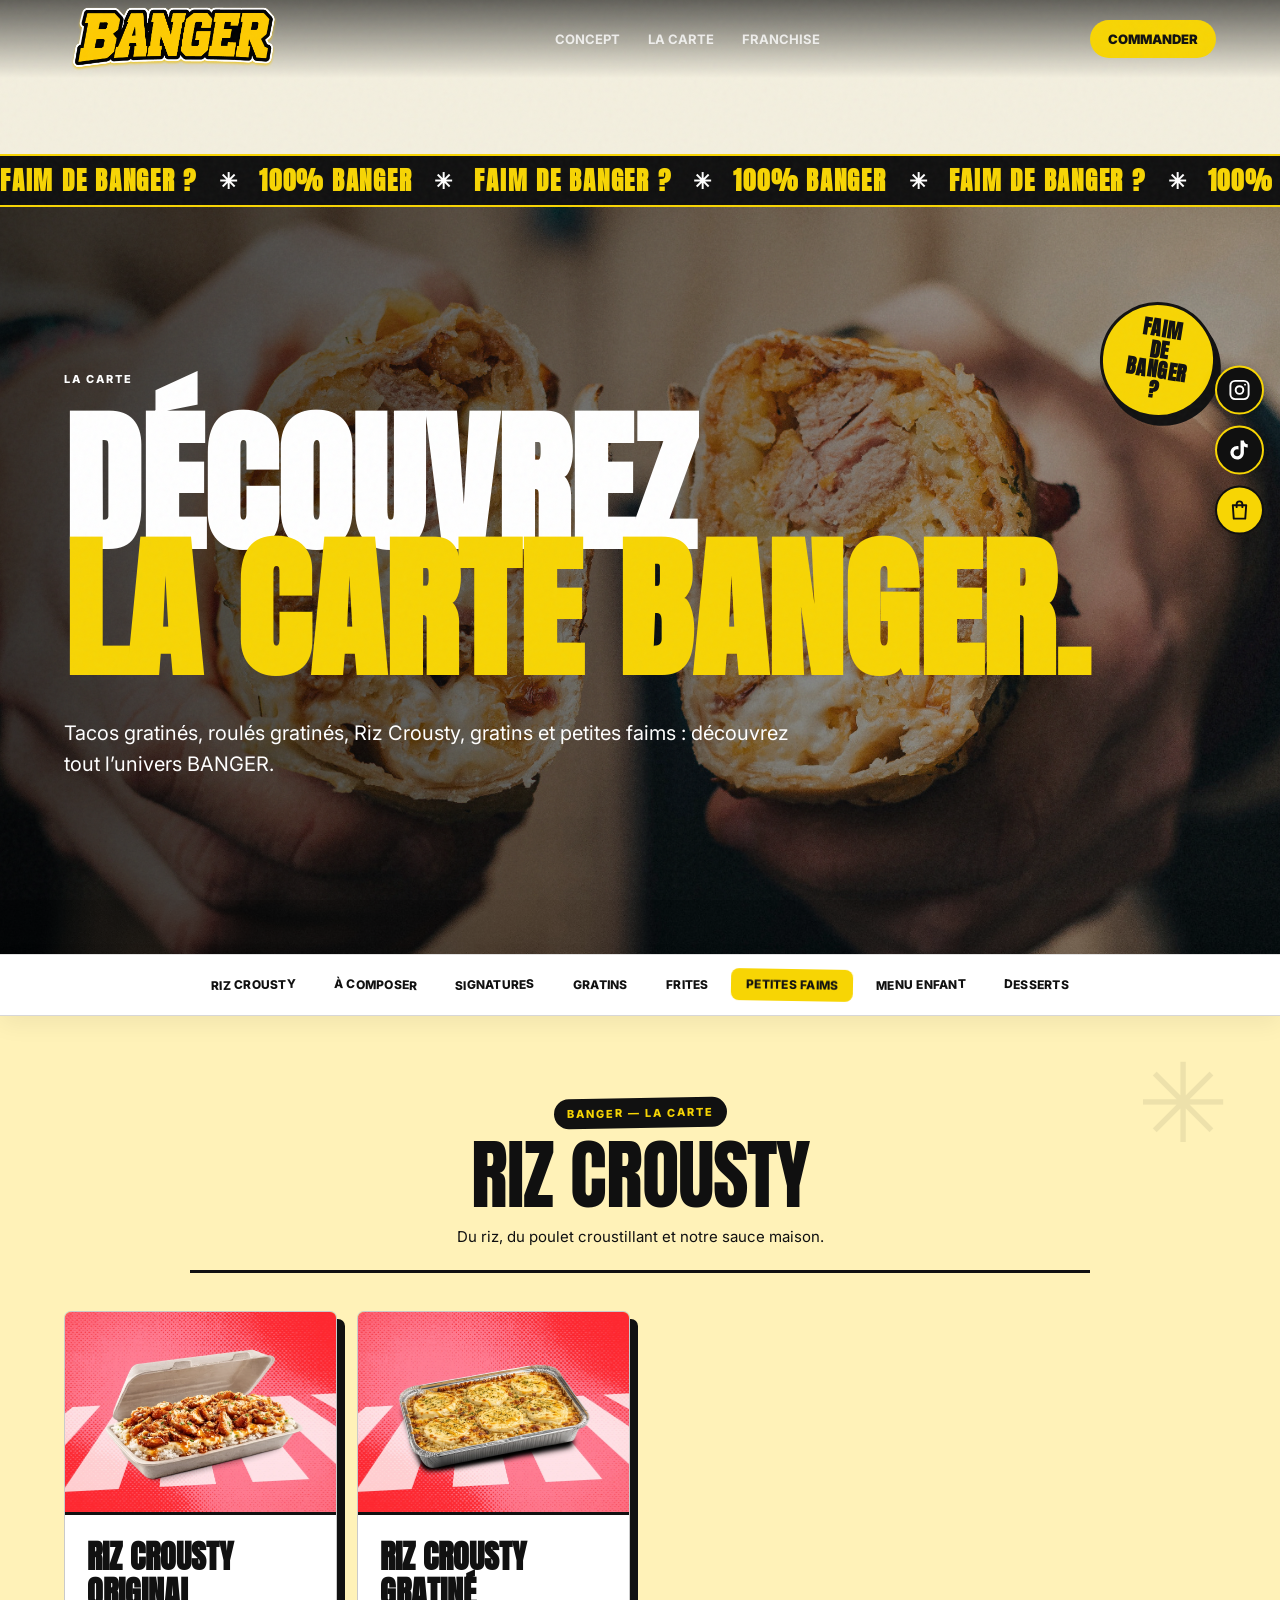
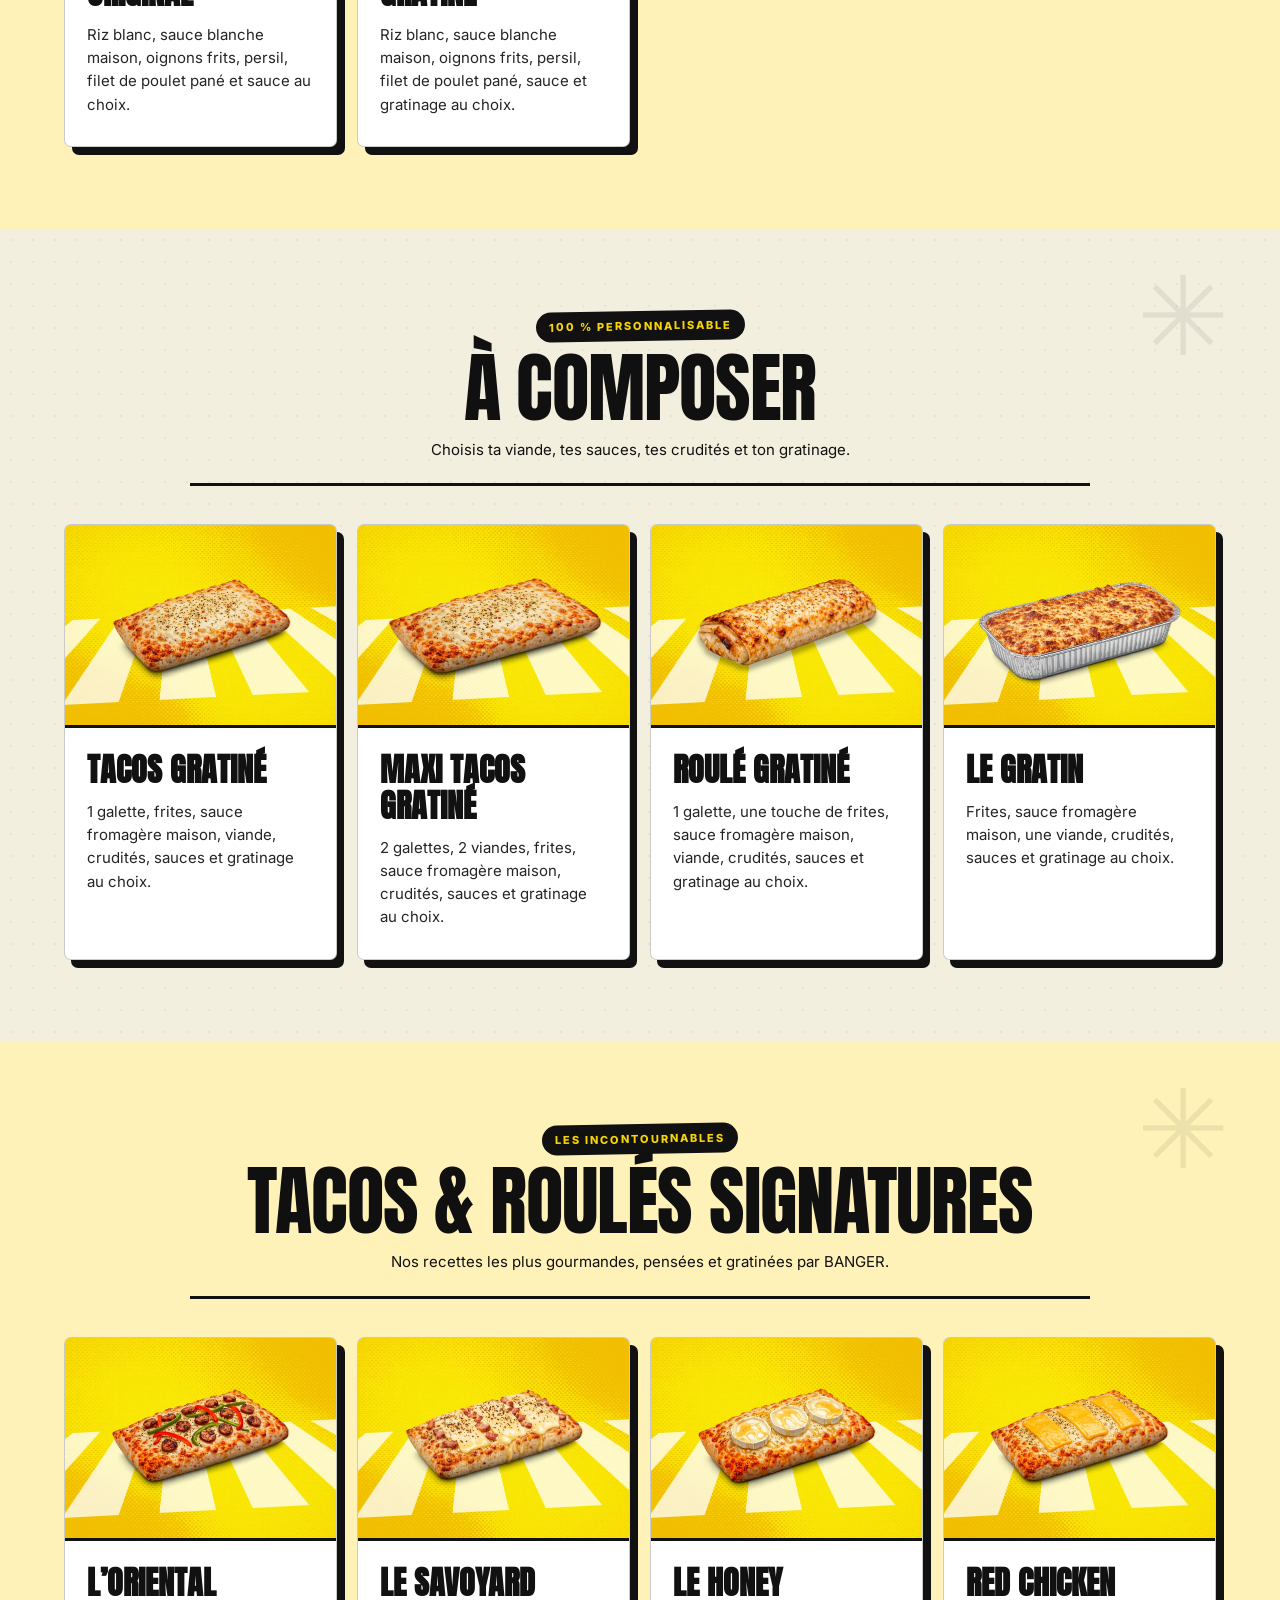
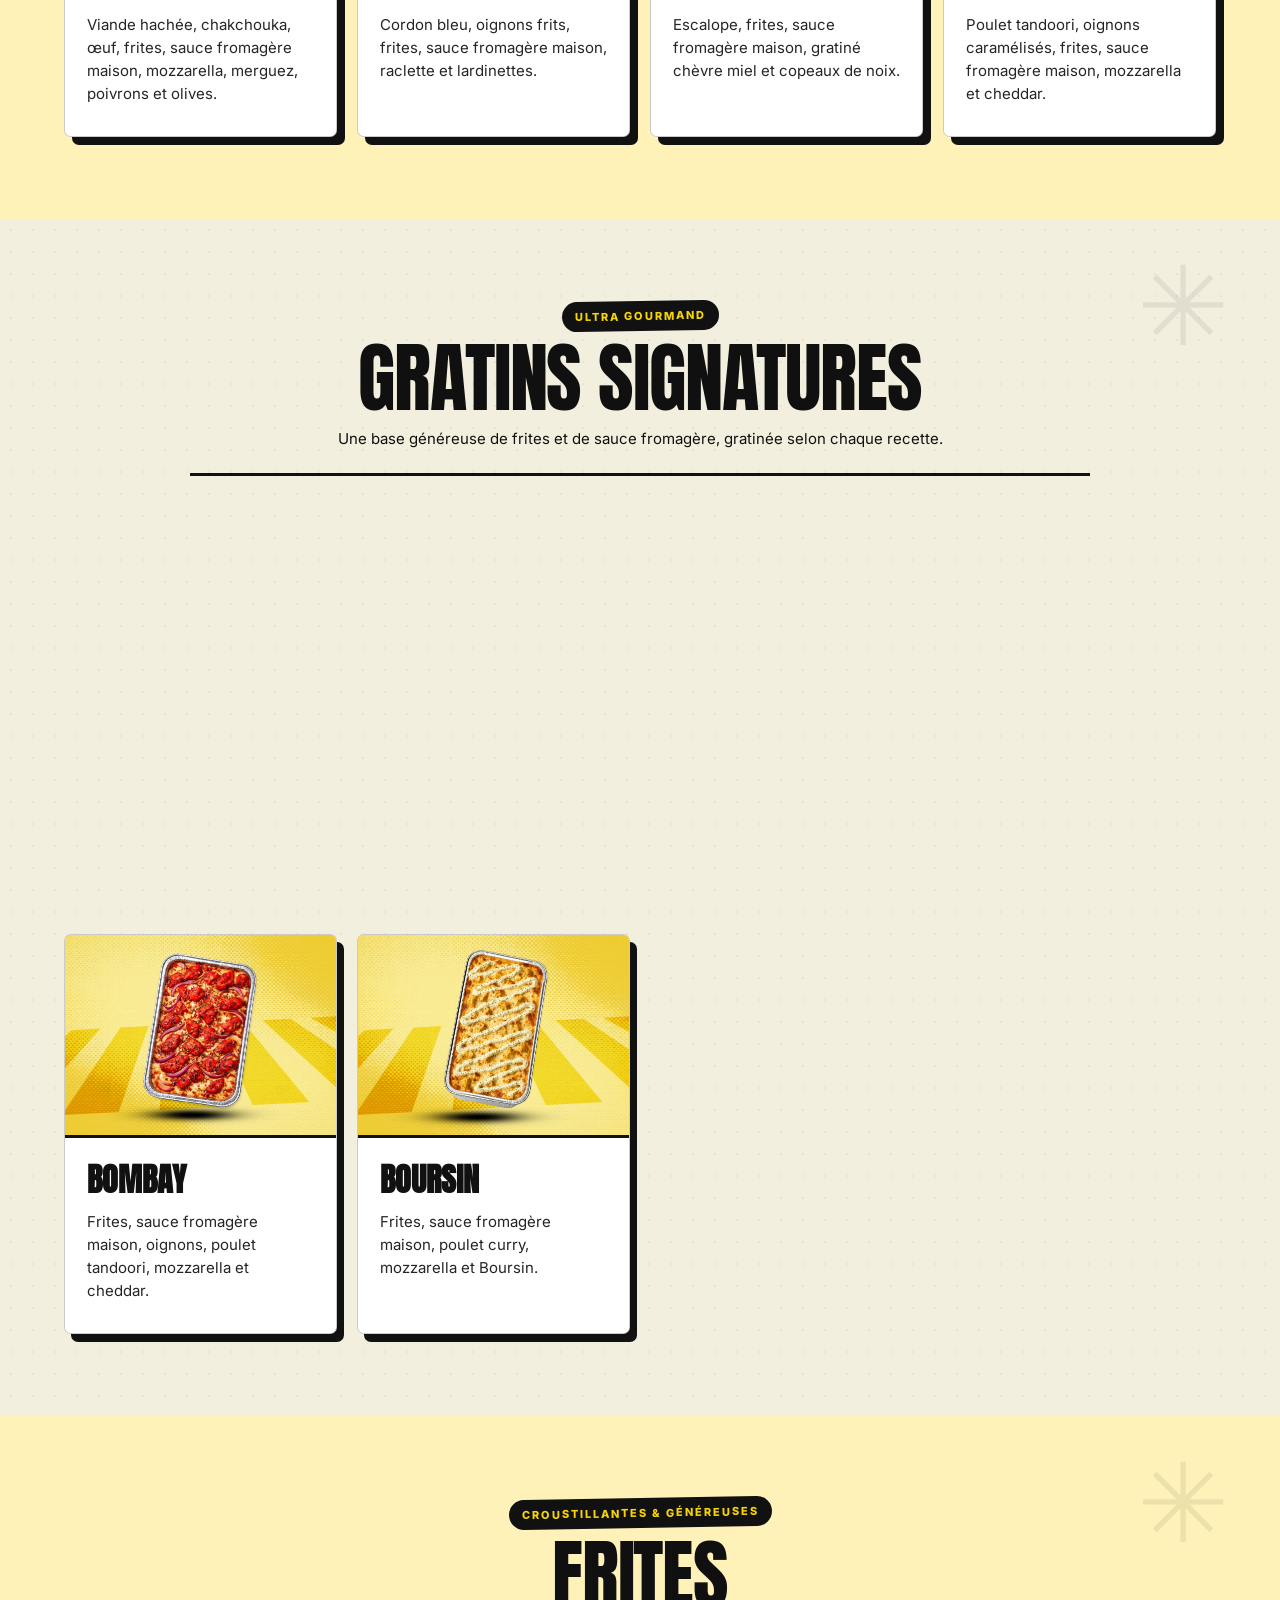
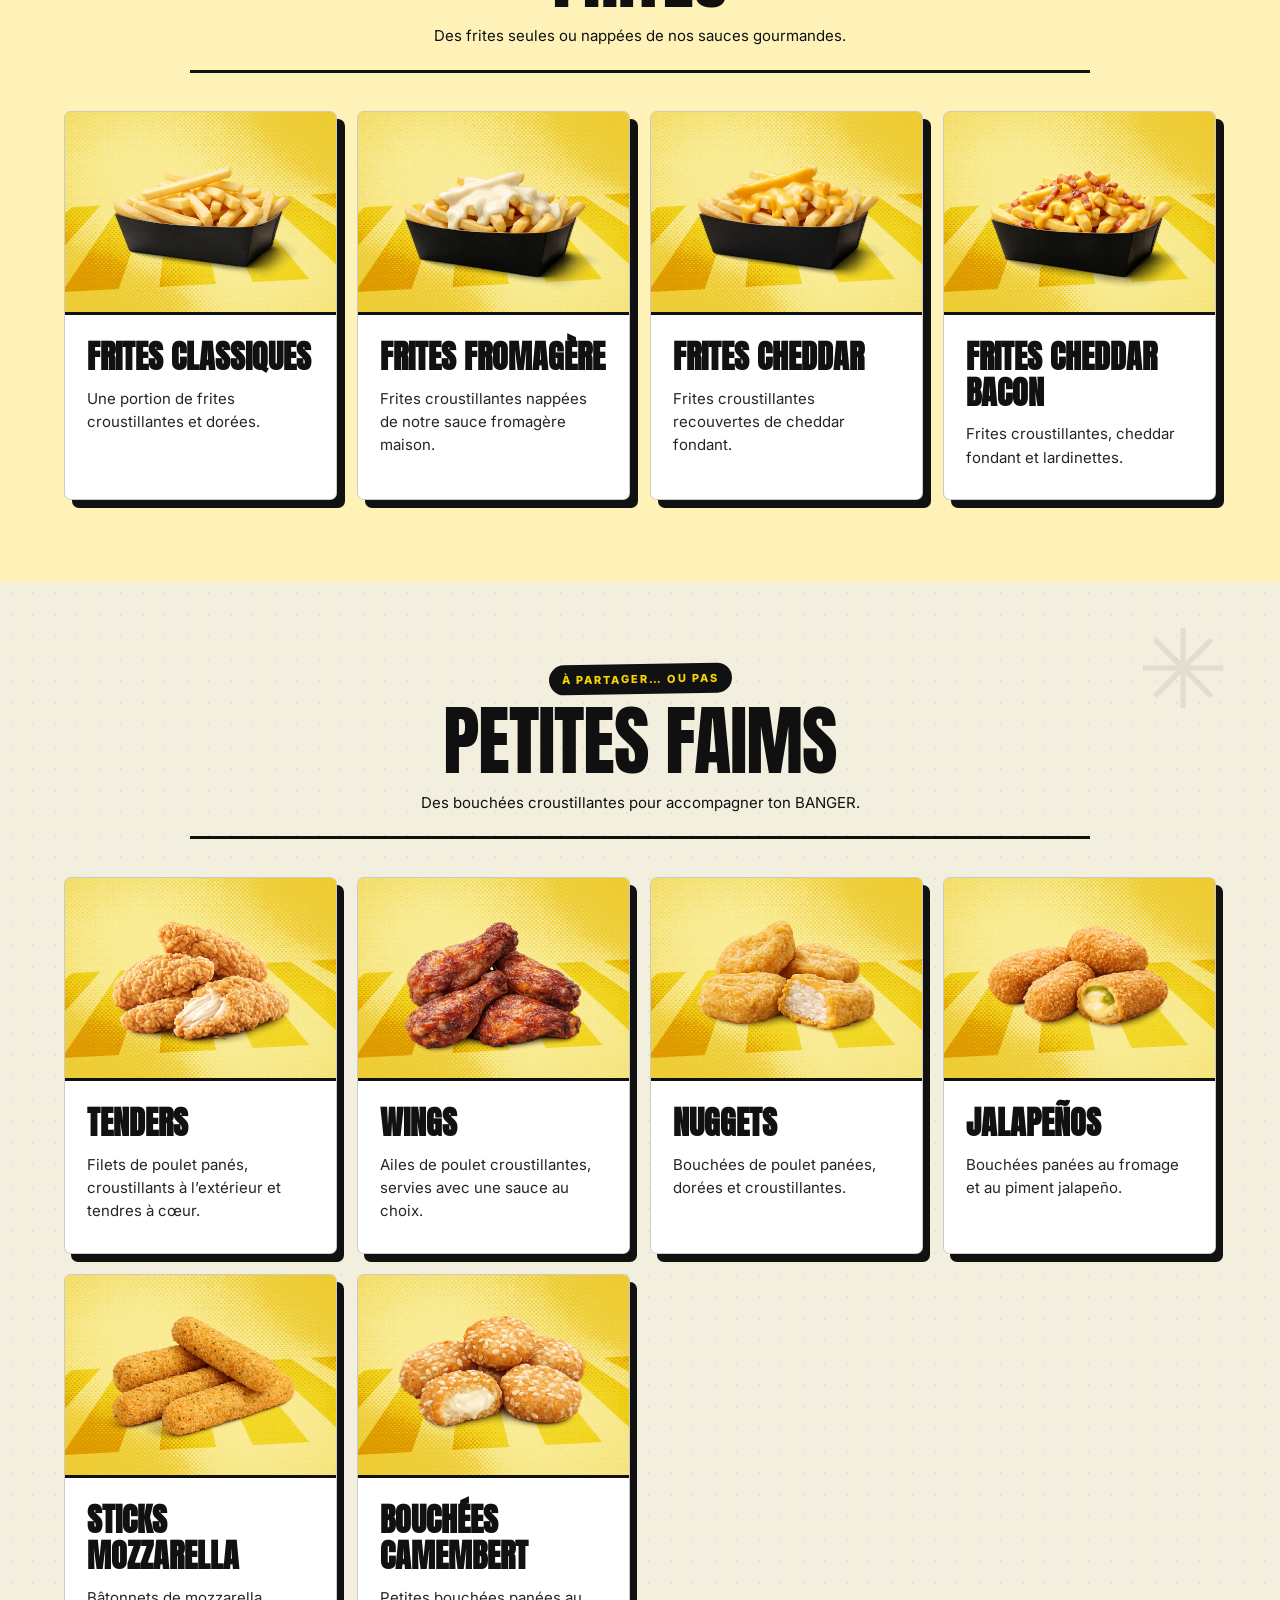
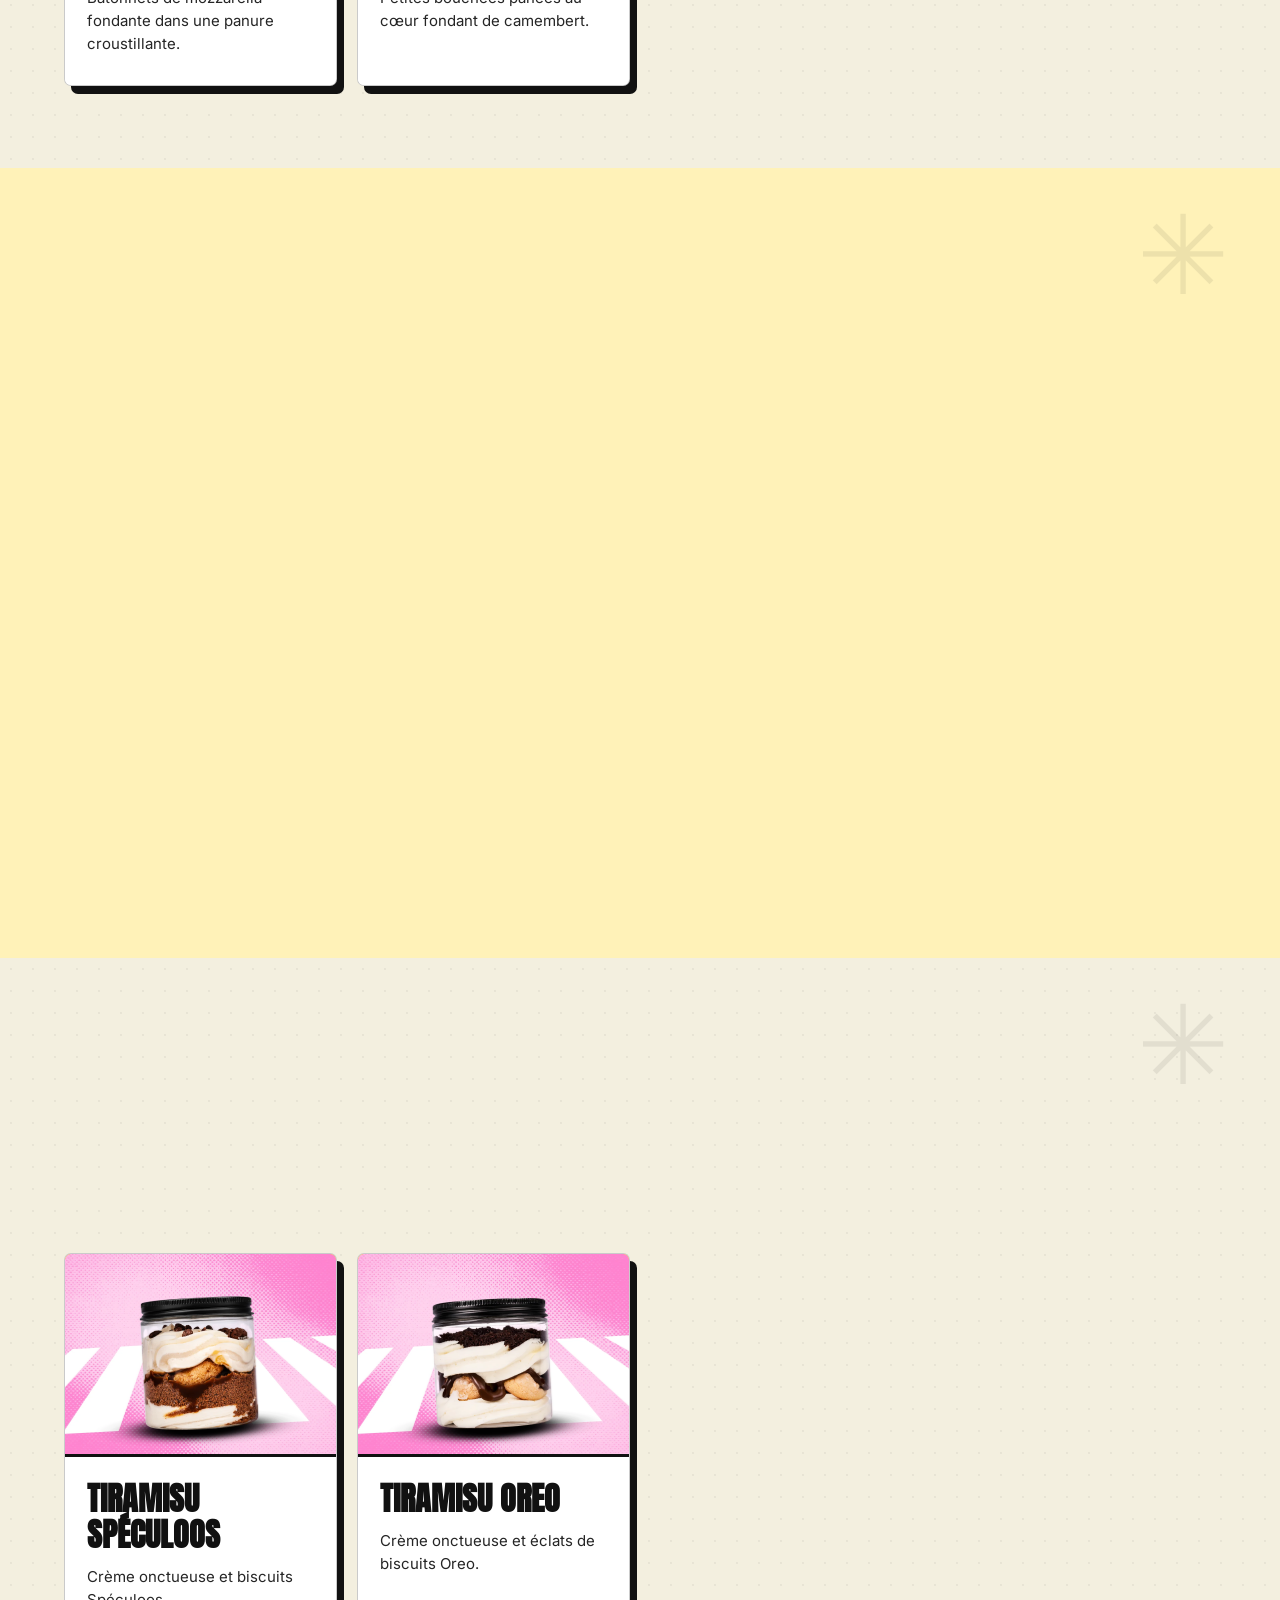
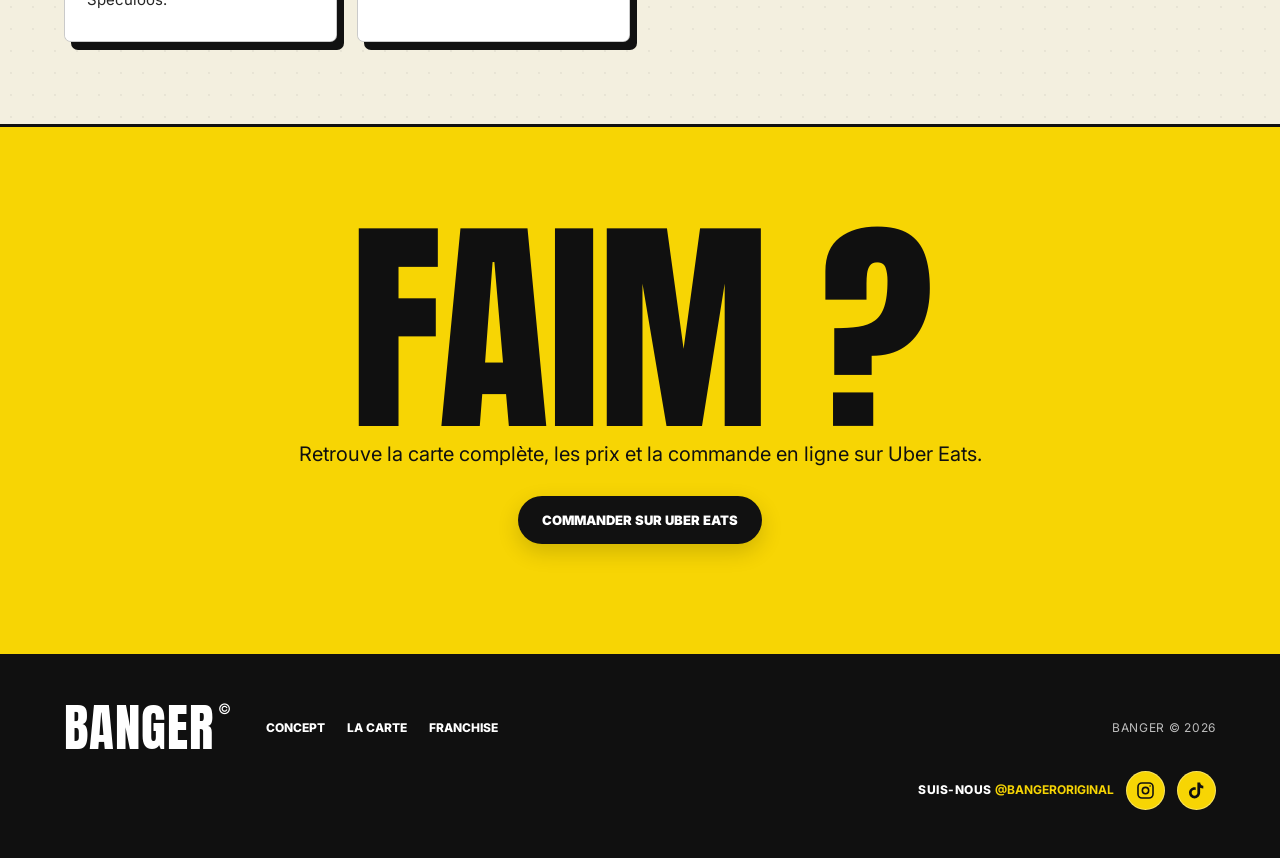
==== commit 2f0d197e: "Add files via upload" ====
--- a/carte.html
+++ b/carte.html
@@ -12,15 +12,30 @@
   <link rel="stylesheet" href="styles.css">
   <title>La carte — BANGER</title>
 </head>
-<body>
+<body class="banger-menu-refresh">
 <div class="noise"></div>
 <header class="site-header">
   <a class="brand brand-logo" href="index.html" aria-label="Accueil BANGER"><img src="assets/logo-banger.png" alt="BANGER"></a>
   <nav class="desktop-nav"><a href="concept.html">Concept</a><a href="carte.html" aria-current="page">La carte</a><a href="franchise.html">Franchise</a></nav>
   <a class="pill pill-small" target="_blank" rel="noreferrer" href="https://www.ubereats.com/fr/store/banger/QmKdcxdpXiG3UM4ic0lPdQ">Commander</a>
+
+  <button class="mobile-menu-toggle" type="button" aria-label="Ouvrir le menu" aria-controls="mobile-navigation" aria-expanded="false">
+    <span></span><span></span><span></span>
+  </button>
+  <div class="mobile-menu-backdrop" aria-hidden="true"></div>
+  <nav class="mobile-nav" id="mobile-navigation" aria-label="Navigation mobile" inert>
+    <a href="index.html">Accueil</a>
+    <a href="concept.html">Concept</a>
+    <a href="carte.html">La carte</a>
+    <a href="franchise.html">Franchise</a>
+    <a class="mobile-order-link" href="https://www.ubereats.com/fr/store/banger/QmKdcxdpXiG3UM4ic0lPdQ" target="_blank" rel="noopener noreferrer">Commander</a>
+  </nav>
 </header>
+  <aside class="banger-floating-social" aria-label="Suivre BANGER et commander"><a href="https://www.instagram.com/bangeroriginal/" aria-label="Instagram BANGER" title="Instagram @bangeroriginal" target="_blank" rel="noopener noreferrer"><svg viewBox="0 0 24 24" aria-hidden="true" fill="none" stroke="currentColor" stroke-width="2" stroke-linecap="round" stroke-linejoin="round"><rect x="2.5" y="2.5" width="19" height="19" rx="5"/><circle cx="12" cy="12" r="4"/><circle cx="17.8" cy="6.4" r="1" fill="currentColor" stroke="none"/></svg></a><a href="https://www.tiktok.com/@bangeroriginal" aria-label="TikTok BANGER" title="TikTok @bangeroriginal" target="_blank" rel="noopener noreferrer"><svg viewBox="0 0 24 24" aria-hidden="true" fill="currentColor"><path d="M16.6 2c.25 2.35 1.57 3.84 4 4.1v3.4a9.3 9.3 0 0 1-4-1.06v6.21c0 4.2-3.05 7.35-7.1 7.35A7.12 7.12 0 0 1 2.5 14.9c0-3.9 3.1-7.1 7.05-7.1.47 0 .94.05 1.42.16v3.53a3.5 3.5 0 0 0-1.42-.3c-2.04 0-3.65 1.63-3.65 3.7 0 2.08 1.6 3.67 3.63 3.67 2 0 3.58-1.52 3.58-3.66V2h3.5Z"/></svg></a><a class="banger-floating-order" href="https://www.ubereats.com/fr/store/banger/QmKdcxdpXiG3UM4ic0lPdQ" aria-label="Commander chez BANGER" title="Commander sur Uber Eats" target="_blank" rel="noopener noreferrer"><svg viewBox="0 0 24 24" aria-hidden="true" fill="none" stroke="currentColor" stroke-width="2" stroke-linecap="round" stroke-linejoin="round"><path d="M5 7h14l-1 14H6L5 7Z"/><path d="M9 9V6a3 3 0 0 1 6 0v3"/></svg></a></aside>
 <main class="inner-page single-menu-page">
+  <div class="fun-page-strip" aria-hidden="true"><div><span>FAIM DE BANGER ?</span><b>✳</b><span>100% BANGER</span><b>✳</b><span>FAIM DE BANGER ?</span><b>✳</b><span>100% BANGER</span><b>✳</b><span>FAIM DE BANGER ?</span><b>✳</b><span>100% BANGER</span><b>✳</b><span>FAIM DE BANGER ?</span><b>✳</b><span>100% BANGER</span><b>✳</b><span>FAIM DE BANGER ?</span><b>✳</b><span>100% BANGER</span><b>✳</b></div></div>
   <section class="page-hero menu-page-hero menu-photo-hero">
+    <div class="banger-inner-stamp banger-menu-stamp" aria-hidden="true">FAIM<br>DE<br>BANGER ?</div>
     <p class="eyebrow">La carte</p>
     <h1>DÉCOUVREZ<br><span>LA CARTE BANGER.</span></h1>
     <p>Tacos gratinés, roulés gratinés, Riz Crousty, gratins et petites faims : découvrez tout l’univers BANGER.</p>
@@ -38,6 +53,7 @@
   </nav>
 
   <section class="menu-category section" id="crousty">
+    <div class="banger-menu-spark" aria-hidden="true">✳</div>
     <header class="menu-category-heading reveal"><p class="eyebrow dark">BANGER — LA CARTE</p><h2>RIZ CROUSTY</h2><p>Du riz, du poulet croustillant et notre sauce maison.</p></header>
     <div class="menu-products-grid menu-products-three">
       <article class="menu-product reveal"><div class="menu-product-image"><img src="assets/products/riz-crousty-original.webp" alt="Riz Crousty Original"></div><div class="menu-product-copy"><h3>Riz Crousty Original</h3><p>Riz blanc, sauce blanche maison, oignons frits, persil, filet de poulet pané et sauce au choix.</p></div></article>
@@ -46,6 +62,7 @@
   </section>
 
   <section class="menu-category section" id="composer">
+    <div class="banger-menu-spark" aria-hidden="true">✳</div>
     <header class="menu-category-heading reveal"><p class="eyebrow dark">100 % PERSONNALISABLE</p><h2>À COMPOSER</h2><p>Choisis ta viande, tes sauces, tes crudités et ton gratinage.</p></header>
     <div class="menu-products-grid menu-products-three">
       <article class="menu-product reveal"><div class="menu-product-image"><img src="assets/products/tacos-gratine.webp" alt="Tacos gratiné"></div><div class="menu-product-copy"><h3>Tacos gratiné</h3><p>1 galette, frites, sauce fromagère maison, viande, crudités, sauces et gratinage au choix.</p></div></article>
@@ -56,6 +73,7 @@
   </section>
 
   <section class="menu-category section" id="signatures">
+    <div class="banger-menu-spark" aria-hidden="true">✳</div>
     <header class="menu-category-heading reveal"><p class="eyebrow dark">LES INCONTOURNABLES</p><h2>TACOS & ROULÉS SIGNATURES</h2><p>Nos recettes les plus gourmandes, pensées et gratinées par BANGER.</p></header>
     <div class="menu-products-grid menu-products-three">
       <article class="menu-product reveal"><div class="menu-product-image"><img src="assets/products/oriental.webp" alt="L'Oriental"></div><div class="menu-product-copy"><h3>L’Oriental</h3><p>Viande hachée, chakchouka, œuf, frites, sauce fromagère maison, mozzarella, merguez, poivrons et olives.</p></div></article>
@@ -66,6 +84,7 @@
   </section>
 
   <section class="menu-category section" id="gratins">
+    <div class="banger-menu-spark" aria-hidden="true">✳</div>
     <header class="menu-category-heading reveal"><p class="eyebrow dark">ULTRA GOURMAND</p><h2>GRATINS SIGNATURES</h2><p>Une base généreuse de frites et de sauce fromagère, gratinée selon chaque recette.</p></header>
     <div class="menu-products-grid menu-products-three">
       <article class="menu-product reveal"><div class="menu-product-image"><img src="assets/products/gratin-4-fromages.webp" alt="Gratin 4 Fromages"></div><div class="menu-product-copy"><h3>4 Fromages</h3><p>Frites, sauce fromagère maison, mozzarella, chèvre, raclette et emmental.</p></div></article>
@@ -79,6 +98,7 @@
 
 
   <section class="menu-category section" id="frites">
+    <div class="banger-menu-spark" aria-hidden="true">✳</div>
     <header class="menu-category-heading reveal"><p class="eyebrow dark">CROUSTILLANTES & GÉNÉREUSES</p><h2>FRITES</h2><p>Des frites seules ou nappées de nos sauces gourmandes.</p></header>
     <div class="menu-products-grid menu-products-three">
       <article class="menu-product reveal"><div class="menu-product-image"><img src="assets/products/frites-classiques.webp" alt="Frites classiques"></div><div class="menu-product-copy"><h3>Frites classiques</h3><p>Une portion de frites croustillantes et dorées.</p></div></article>
@@ -89,6 +109,7 @@
   </section>
 
   <section class="menu-category section" id="petites-faims">
+    <div class="banger-menu-spark" aria-hidden="true">✳</div>
     <header class="menu-category-heading reveal"><p class="eyebrow dark">À PARTAGER… OU PAS</p><h2>PETITES FAIMS</h2><p>Des bouchées croustillantes pour accompagner ton BANGER.</p></header>
     <div class="menu-products-grid menu-products-three">
       <article class="menu-product reveal"><div class="menu-product-image"><img src="assets/products/tenders.webp" alt="Tenders"></div><div class="menu-product-copy"><h3>Tenders</h3><p>Filets de poulet panés, croustillants à l’extérieur et tendres à cœur.</p></div></article>
@@ -101,6 +122,7 @@
   </section>
 
   <section class="menu-category section" id="enfant">
+    <div class="banger-menu-spark" aria-hidden="true">✳</div>
     <header class="menu-category-heading reveal"><p class="eyebrow dark">POUR LES PETITS BANGERS</p><h2>MENU ENFANT</h2><p>Une formule simple, gourmande et adaptée aux enfants.</p></header>
     <div class="menu-products-grid menu-products-three">
       <article class="menu-product reveal"><div class="menu-product-image"><img src="assets/products/menu-enfant-nuggets.webp" alt="Menu enfant nuggets"></div><div class="menu-product-copy"><h3>Menu enfant nuggets</h3><p>4 nuggets croustillants, accompagnés de frites, d’un Capri-Sun et d’une compote.</p></div></article>
@@ -109,6 +131,7 @@
   </section>
 
   <section class="menu-category section" id="desserts">
+    <div class="banger-menu-spark" aria-hidden="true">✳</div>
     <header class="menu-category-heading reveal"><p class="eyebrow dark">FINIR EN BEAUTÉ</p><h2>DESSERTS</h2><p>La touche sucrée qui termine le repas comme il faut.</p></header>
     <div class="menu-products-grid menu-products-three">
       <article class="menu-product reveal"><div class="menu-product-image"><img src="assets/products/tiramisu-speculoos.webp" alt="Tiramisu Spéculoos"></div><div class="menu-product-copy"><h3>Tiramisu Spéculoos</h3><p>Crème onctueuse et biscuits Spéculoos.</p></div></article>
@@ -118,7 +141,7 @@
 
   <section class="order section"><h2>FAIM ?</h2><p>Retrouve la carte complète, les prix et la commande en ligne sur Uber Eats.</p><div><a class="pill pill-black" target="_blank" rel="noreferrer" href="https://www.ubereats.com/fr/store/banger/QmKdcxdpXiG3UM4ic0lPdQ">Commander sur Uber Eats</a></div></section>
 </main>
-<footer class="site-footer"><a class="footer-wordmark" href="index.html" aria-label="Accueil BANGER">BANGER<span>©</span></a><div><a href="concept.html">Concept</a><a href="carte.html">La carte</a><a href="franchise.html">Franchise</a></div><small>BANGER © 2026</small></footer>
+<footer class="site-footer"><a class="footer-wordmark" href="index.html" aria-label="Accueil BANGER">BANGER<span>©</span></a><div><a href="concept.html">Concept</a><a href="carte.html">La carte</a><a href="franchise.html">Franchise</a></div><small>BANGER © 2026</small><div class="banger-footer-social" aria-label="Réseaux sociaux BANGER"><span>SUIS-NOUS <strong>@bangeroriginal</strong></span><a href="https://www.instagram.com/bangeroriginal/" aria-label="Instagram BANGER : bangeroriginal" target="_blank" rel="noopener noreferrer"><svg viewBox="0 0 24 24" aria-hidden="true" fill="none" stroke="currentColor" stroke-width="2" stroke-linecap="round" stroke-linejoin="round"><rect x="2.5" y="2.5" width="19" height="19" rx="5"/><circle cx="12" cy="12" r="4"/><circle cx="17.8" cy="6.4" r="1" fill="currentColor" stroke="none"/></svg><span>Instagram</span></a><a href="https://www.tiktok.com/@bangeroriginal" aria-label="TikTok BANGER : bangeroriginal" target="_blank" rel="noopener noreferrer"><svg viewBox="0 0 24 24" aria-hidden="true" fill="currentColor"><path d="M16.6 2c.25 2.35 1.57 3.84 4 4.1v3.4a9.3 9.3 0 0 1-4-1.06v6.21c0 4.2-3.05 7.35-7.1 7.35A7.12 7.12 0 0 1 2.5 14.9c0-3.9 3.1-7.1 7.05-7.1.47 0 .94.05 1.42.16v3.53a3.5 3.5 0 0 0-1.42-.3c-2.04 0-3.65 1.63-3.65 3.7 0 2.08 1.6 3.67 3.63 3.67 2 0 3.58-1.52 3.58-3.66V2h3.5Z"/></svg><span>TikTok</span></a></div></footer>
 <script src="script.js"></script>
 </body>
 
--- a/styles.css
+++ b/styles.css
@@ -472,3 +472,601 @@
 .menu-photo-hero>p:last-child{color:#fff;max-width:760px}
 @keyframes menuHeroZoom{from{transform:scale(1)}to{transform:scale(1.045)}}
 @media(max-width:700px){.menu-photo-hero{background-position:center 30%}.menu-photo-hero:before{background:rgba(0,0,0,.6)}}
+
+
+/* BANGER V7.3 — menu mobile accessible */
+.mobile-menu-toggle,.mobile-nav,.mobile-menu-backdrop{display:none}
+@media(max-width:900px){
+  .site-header{z-index:100}
+  .site-header>.pill-small{display:none}
+  .mobile-menu-toggle{
+    display:flex;flex-direction:column;align-items:center;justify-content:center;gap:6px;
+    margin-left:auto;width:48px;height:48px;padding:10px;border:1px solid rgba(255,255,255,.45);
+    border-radius:12px;background:rgba(16,16,16,.68);color:#fff;cursor:pointer;
+    position:relative;z-index:103;flex-shrink:0
+  }
+  .mobile-menu-toggle span{
+    width:25px;height:2.5px;display:block;border-radius:4px;background:currentColor;
+    transition:transform .2s ease,opacity .2s ease
+  }
+  .mobile-menu-backdrop{
+    display:block;position:fixed;inset:0;background:rgba(0,0,0,.72);
+    opacity:0;visibility:hidden;pointer-events:none;z-index:101;
+    transition:opacity .25s ease,visibility .25s ease
+  }
+  .mobile-nav{
+    display:flex;position:fixed;top:0;right:0;width:min(86vw,370px);
+    height:100vh;height:100dvh;box-sizing:border-box;
+    padding:100px 30px 36px;flex-direction:column;align-items:stretch;gap:8px;
+    overflow-y:auto;background:#101010;color:#fff;z-index:102;
+    transform:translateX(105%);visibility:hidden;pointer-events:none;
+    transition:transform .28s ease,visibility .28s ease;box-shadow:-14px 0 44px rgba(0,0,0,.25)
+  }
+  .mobile-nav a{
+    display:block;padding:16px 8px;border-bottom:1px solid rgba(255,255,255,.16);
+    font-size:22px;line-height:1.25;font-family:Anton,Impact,sans-serif;letter-spacing:.4px;
+    text-transform:uppercase;color:#fff;text-decoration:none
+  }
+  .mobile-nav a[aria-current="page"]{color:#f7d504}
+  .mobile-nav a.mobile-order-link{
+    text-align:center;background:#f7d504;color:#101010;border:0;
+    border-radius:100px;margin-top:25px;padding:16px 20px;font-size:19px
+  }
+  body.mobile-menu-open{overflow:hidden}
+  body.mobile-menu-open .mobile-menu-backdrop{opacity:1;visibility:visible;pointer-events:auto}
+  body.mobile-menu-open .mobile-nav{transform:translateX(0);visibility:visible;pointer-events:auto}
+  body.mobile-menu-open .mobile-menu-toggle span:nth-child(1){transform:translateY(8.5px) rotate(45deg)}
+  body.mobile-menu-open .mobile-menu-toggle span:nth-child(2){opacity:0}
+  body.mobile-menu-open .mobile-menu-toggle span:nth-child(3){transform:translateY(-8.5px) rotate(-45deg)}
+}
+@media(min-width:901px){body.mobile-menu-open{overflow:auto}}
+@media(prefers-reduced-motion:reduce){
+ .mobile-menu-toggle span,.mobile-nav,.mobile-menu-backdrop{transition:none}
+}
+
+/* Logo BANGER bien visible dans l'en-tête mobile */
+@media (max-width:900px){
+  .site-header .brand-logo{display:flex !important;visibility:visible !important;opacity:1 !important;position:relative;z-index:103;width:clamp(118px,34vw,165px);height:54px;min-width:0;flex:0 0 auto;align-items:center;justify-content:flex-start;margin-right:auto}
+  .site-header .brand-logo img{display:block !important;visibility:visible !important;opacity:1 !important;width:100%;height:auto;max-height:54px;object-fit:contain;object-position:left center}
+  .site-header .mobile-menu-toggle{margin-left:auto}
+}
+
+
+/* BANGER V7.3 — ajustements mobile logo et bannière (23 novembre 2026) */
+@media (max-width: 900px) {
+  .site-header {
+    height: 74px;
+    padding: 0 14px;
+    background: rgba(16,16,16,.94);
+    -webkit-backdrop-filter: blur(8px);
+    backdrop-filter: blur(8px);
+  }
+  .site-header .brand-logo {
+    display: flex !important;
+    width: clamp(150px, 46vw, 205px) !important;
+    min-width: 0;
+    height: 65px !important;
+    flex: 0 1 auto;
+    align-items: center;
+    margin-right: 10px;
+    overflow: visible;
+    opacity: 1 !important;
+    visibility: visible !important;
+  }
+  .site-header .brand-logo img {
+    display: block !important;
+    width: 100% !important;
+    height: auto !important;
+    max-height: 65px !important;
+    object-fit: contain;
+    object-position: left center;
+    opacity: 1 !important;
+    visibility: visible !important;
+  }
+  .site-header .mobile-menu-toggle {
+    flex: 0 0 46px;
+    width: 46px;
+    height: 46px;
+  }
+  /* Afficher toute la composition d'origine : plus de recadrage object-fit:cover. */
+  .home-banner {
+    min-height: 0 !important;
+    height: auto !important;
+    margin-top: 74px !important;
+    display: flex;
+    flex-direction: column;
+    align-items: stretch;
+    justify-content: flex-start;
+    overflow: hidden;
+    background: #101010;
+  }
+  .home-banner > img {
+    position: relative !important;
+    inset: auto !important;
+    display: block;
+    width: 100% !important;
+    height: auto !important;
+    object-fit: contain !important;
+    object-position: center center;
+  }
+  .home-banner-shade { display: none !important; }
+  .home-banner-actions {
+    position: relative;
+    display: flex;
+    flex-direction: row;
+    flex-wrap: wrap;
+    align-items: center;
+    justify-content: center;
+    gap: 10px;
+    width: 100%;
+    padding: 15px 14px 18px;
+    background: #101010;
+  }
+  .home-banner-actions .pill {
+    flex: 1 1 130px;
+    min-width: 0;
+    width: auto !important;
+    max-width: 250px;
+    padding: 14px 12px;
+    font-size: 12px;
+    text-align: center;
+  }
+}
+@media (max-width: 360px) {
+  .site-header {padding: 0 10px;}
+  .site-header .brand-logo {width: 145px !important;}
+}
+
+
+/* BANGER — mise en page street-food originale 2026.
+   Portée sur l'accueil exclusivement. Aucun élément du contenu supprimé. */
+.banger-home-refresh{--banger-ink:#16140f;--banger-sun:#f7d504}
+.banger-home-refresh .concept,.banger-home-refresh .home-products,.banger-home-refresh .restaurant,.banger-home-refresh .order{position:relative;isolation:isolate}
+.banger-home-refresh .concept{overflow:hidden;padding-top:clamp(90px,10vw,145px);padding-bottom:clamp(100px,11vw,160px);background:radial-gradient(circle at 100% 10%,rgba(255,255,255,.25) 0 5%,transparent 5.1%),var(--yellow)}
+.banger-home-refresh .concept::before{content:"";position:absolute;width:330px;height:330px;right:-130px;bottom:-150px;border:24px solid #151515;border-radius:50%;opacity:.08;z-index:-1}
+.banger-home-refresh .concept .section-label,.banger-home-refresh .home-products .section-label{display:inline-flex;align-items:center;gap:8px;padding:9px 17px;border:2px solid #151515;border-radius:60px;font-size:12px;font-weight:900;letter-spacing:1px;background:#fff5b4;transform:rotate(-2deg)}
+.banger-home-refresh .concept h2{line-height:.88;letter-spacing:-.025em;position:relative;z-index:1}
+.banger-home-refresh .concept-copy{position:relative;max-width:590px;padding:30px 28px 32px;background:#fff7d8;border:3px solid #141414;box-shadow:12px 12px 0 #141414;transform:rotate(1deg)}
+.banger-home-refresh .concept-copy .text-link{display:inline-flex;margin-top:13px;border-bottom:3px solid #111;font-weight:900}
+.banger-deco-concept{position:absolute;top:80px;right:7vw;width:118px;height:118px;border-radius:50%;display:flex;align-items:center;justify-content:center;flex-direction:column;background:#111;color:#f7d504;border:4px dashed #f7d504;box-shadow:0 0 0 5px #111;transform:rotate(13deg);font:900 34px/1 Anton,Impact,sans-serif;z-index:2;pointer-events:none}
+.banger-deco-concept small{font:900 12px/1.2 Inter,Arial,sans-serif;letter-spacing:1px}
+.banger-side-note{display:flex;justify-content:space-between;align-items:center;gap:12px;border-bottom:2px dashed #111;padding:0 0 13px;margin-bottom:22px;font:900 12px Inter,Arial,sans-serif;letter-spacing:1.1px}
+.banger-side-note span{font-size:26px;line-height:1}
+.banger-home-refresh .home-products{padding-top:clamp(70px,8vw,125px);padding-bottom:clamp(95px,10vw,155px);background-color:#f6f1df;background-image:radial-gradient(#18181810 1px,transparent 1px);background-size:22px 22px}
+.banger-section-eyebrow{display:flex;align-items:center;justify-content:space-between;gap:16px;margin:0 0 26px;border-bottom:2px solid #141414;padding-bottom:15px;color:#111;font:900 clamp(11px,1.2vw,15px)/1.3 Inter,Arial,sans-serif;letter-spacing:1.1px}
+.banger-home-refresh .home-products .section-label{background:#f7d504;transform:rotate(2deg)}
+.banger-home-refresh .home-products-heading{grid-template-columns:minmax(0,1.5fr) minmax(240px,.5fr);gap:35px;align-items:end;margin:24px 0 45px}
+.banger-home-refresh .home-products-heading h2{font-size:clamp(60px,8.5vw,126px);letter-spacing:-.02em;line-height:.88}
+.banger-home-refresh .home-products-heading h2 span{color:#f7d504;-webkit-text-stroke:1.5px #111;text-shadow:4px 4px 0 #111}
+.banger-home-refresh .home-products-heading>p:last-child{max-width:350px;padding:20px 0 0 19px;border-left:5px solid #f7d504;font-weight:700}
+.banger-products-wrap{position:relative}
+.banger-home-refresh .home-products-grid{display:grid;grid-template-columns:repeat(3,minmax(0,1fr));gap:24px;align-items:stretch}
+.banger-home-refresh .home-products-grid .menu-product{border:3px solid #111;border-radius:13px 13px 3px 3px;overflow:hidden;box-shadow:8px 9px 0 #111;transition:transform .2s ease,box-shadow .2s ease;background:#fff;grid-template-rows:clamp(220px,22vw,360px) auto}
+.banger-home-refresh .home-products-grid .menu-product:nth-child(1){transform:rotate(-1.8deg)}
+.banger-home-refresh .home-products-grid .menu-product:nth-child(2){transform:translateY(15px) rotate(1.2deg)}
+.banger-home-refresh .home-products-grid .menu-product:nth-child(3){transform:rotate(-1deg)}
+.banger-home-refresh .home-products-grid .menu-product:hover{transform:translateY(-8px) rotate(0);box-shadow:12px 15px 0 #111}
+.banger-home-refresh .home-products-grid .menu-product-image{background:#f7d504}
+.banger-home-refresh .home-products-grid .menu-product-copy{padding:23px 23px 29px}
+.banger-home-refresh .home-products-grid .menu-product-copy h3{font-size:clamp(23px,2.4vw,33px)}
+.banger-sticker-products{position:absolute;right:-30px;top:-62px;width:115px;height:115px;display:flex;flex-direction:column;justify-content:center;align-items:center;background:#f7d504;color:#111;border:3px solid #111;clip-path:polygon(50% 0%,61% 11%,78% 5%,83% 22%,100% 29%,92% 45%,100% 61%,83% 70%,82% 88%,65% 87%,50% 100%,37% 87%,18% 91%,17% 73%,0% 63%,9% 46%,0% 30%,18% 23%,20% 7%,39% 12%);font:900 18px/1.02 Anton,Impact,sans-serif;transform:rotate(14deg);text-align:center;z-index:3;pointer-events:none}
+.banger-sticker-products span{font-size:22px;line-height:.8}
+.banger-home-refresh .home-products-cta{margin-top:75px}
+.banger-home-refresh .home-products-cta .pill{border:2px solid #111;box-shadow:6px 6px 0 #f7d504;padding:19px 30px}
+.banger-home-refresh .restaurant{padding-top:70px;background:#111;overflow:hidden}
+.banger-on-dark{color:#f7d504;border-color:#f7d504;margin-left:var(--pad);margin-right:var(--pad)}
+.banger-home-refresh .restaurant-panel{position:relative;max-width:1500px;margin:0 auto;box-shadow:0 0 0 2px #111}
+.banger-spot-stamp{position:absolute;top:-27px;left:46%;z-index:5;background:#fff7d8;color:#111;border:3px solid #111;box-shadow:5px 5px 0 #111;padding:14px 18px;font:900 19px/.98 Anton,Impact,sans-serif;transform:rotate(-8deg);pointer-events:none}
+.banger-spot-stamp span{color:#de1b23;font-size:24px}
+.banger-home-refresh .restaurant-info{position:relative}
+.banger-home-refresh .restaurant-info::after{content:"✳";position:absolute;right:30px;bottom:35px;color:#111;opacity:.15;font-size:96px;line-height:1;pointer-events:none}
+.banger-home-refresh .order{overflow:hidden;padding-top:clamp(85px,10vw,145px);padding-bottom:clamp(85px,9vw,130px);background:repeating-linear-gradient(-30deg,transparent 0 46px,rgba(0,0,0,.035) 46px 49px),var(--yellow)}
+.banger-home-refresh .order h2{position:relative;z-index:1;letter-spacing:-.025em}
+.banger-order-star{position:absolute;right:clamp(-40px,3vw,50px);top:20px;font-size:clamp(130px,22vw,320px);line-height:1;color:#fff4be;text-shadow:5px 5px 0 #111;transform:rotate(18deg);opacity:.8;pointer-events:none}
+.banger-home-refresh .order p,.banger-home-refresh .order>div:not(.banger-order-star){position:relative;z-index:2}
+@media(max-width:1100px){.banger-home-refresh .home-products-heading{grid-template-columns:1fr}.banger-home-refresh .home-products-heading>p:last-child{max-width:600px}.banger-deco-concept{right:20px;top:25px;width:94px;height:94px;font-size:27px}.banger-deco-concept small{font-size:10px}}
+@media(max-width:800px){
+ .banger-home-refresh .concept{padding-top:80px;padding-bottom:95px}
+ .banger-home-refresh .concept-grid{display:grid;grid-template-columns:1fr;gap:40px}
+ .banger-home-refresh .concept h2{font-size:clamp(52px,12vw,92px)}
+ .banger-home-refresh .concept-copy{transform:none;box-shadow:7px 8px 0 #111;padding:24px}
+ .banger-deco-concept{top:32px;right:24px;width:77px;height:77px;font-size:22px;border-width:2px;box-shadow:0 0 0 3px #111}
+ .banger-deco-concept small{font-size:8px}
+ .banger-home-refresh .home-products{padding-top:70px;padding-bottom:85px}
+ .banger-home-refresh .home-products-heading h2{font-size:clamp(49px,11vw,82px)}
+ .banger-home-refresh .home-products-grid{grid-template-columns:1fr;gap:25px}
+ .banger-home-refresh .home-products-grid .menu-product,.banger-home-refresh .home-products-grid .menu-product:nth-child(n){transform:none;grid-template-rows: minmax(250px,65vw) auto;box-shadow:5px 6px 0 #111}
+ .banger-home-refresh .home-products-grid .menu-product:hover{transform:none;box-shadow:5px 6px 0 #111}
+ .banger-sticker-products{right:-10px;top:-44px;width:84px;height:84px;font-size:14px}
+ .banger-home-refresh .home-products-cta{margin-top:43px}
+ .banger-home-refresh .restaurant{padding-top:48px}
+ .banger-spot-stamp{left:auto;right:22px;top:-35px;font-size:15px;padding:9px 13px}
+ .banger-section-eyebrow span:last-child{display:none}
+ .banger-home-refresh .order h2{font-size:clamp(75px,16vw,135px)}
+ .banger-order-star{font-size:155px;right:-38px;top:45px}
+}
+@media(max-width:420px){.banger-home-refresh .concept .section-label{max-width:240px;font-size:10px}.banger-deco-concept{right:12px;top:60px}.banger-home-refresh .home-products-heading h2{font-size:clamp(45px,12vw,58px)}.banger-home-refresh .home-products-grid .menu-product{grid-template-rows:250px auto}}
+@media(prefers-reduced-motion:reduce){.banger-home-refresh .home-products-grid .menu-product{transition:none}}
+
+
+/* BANGER V7.3 — correctif visibilité & cohérence pages 2026-11-23 */
+/* Les cartes se dimensionnent selon le contenu : le texte reste toujours en dessous des images. */
+.banger-home-refresh .home-products-grid .menu-product,
+.banger-menu-refresh .menu-products-grid .menu-product{
+ display:flex !important;flex-direction:column !important;grid-template-rows:none !important;
+ height:auto !important;min-height:0 !important;overflow:hidden !important;
+}
+.banger-home-refresh .home-products-grid .menu-product-image,
+.banger-menu-refresh .menu-products-grid .menu-product-image{
+ flex:0 0 auto !important;aspect-ratio:4/3 !important;height:auto !important;
+ min-height:0 !important;max-height:none !important;position:relative;
+ border-bottom:3px solid #111;overflow:hidden;
+}
+.banger-home-refresh .home-products-grid .menu-product-image img,
+.banger-menu-refresh .menu-products-grid .menu-product-image img{
+ display:block;width:100%;height:100%;position:absolute;inset:0;object-fit:cover;
+}
+.banger-home-refresh .home-products-grid .menu-product-copy,
+.banger-menu-refresh .menu-products-grid .menu-product-copy{
+ flex:1 0 auto !important;position:relative;z-index:1;display:block !important;
+ height:auto !important;min-height:135px !important;padding:24px 22px 30px !important;
+ background:#fff;color:#111;overflow:visible !important;
+}
+.banger-home-refresh .home-products-grid .menu-product-copy h3,
+.banger-menu-refresh .menu-products-grid .menu-product-copy h3{
+ display:block !important;position:static !important;line-height:1.12 !important;
+ margin:0 0 12px !important;font-size:clamp(25px,2.5vw,39px) !important;
+ color:#111 !important;overflow-wrap:break-word;
+}
+.banger-home-refresh .home-products-grid .menu-product-copy p,
+.banger-menu-refresh .menu-products-grid .menu-product-copy p{
+ position:static !important;margin:0 !important;line-height:1.55 !important;
+ color:#252525 !important;font-size:15px !important;
+}
+/* Nouvelle DA sur chacune des pages intérieures, sans supprimer textes, images, formulaires */
+.banger-inner-kicker{display:flex;justify-content:space-between;align-items:center;gap:16px;
+ border-bottom:2px solid currentColor;padding:0 0 14px;margin:0 0 32px;
+ font:900 12px/1.3 Inter,Arial,sans-serif;letter-spacing:1.3px;text-transform:uppercase}
+.banger-inner-stamp{position:absolute;z-index:4;pointer-events:none;display:flex;align-items:center;
+ justify-content:center;text-align:center;background:#f7d504;color:#111;
+ border:3px solid #111;box-shadow:6px 7px 0 #111;transform:rotate(9deg);
+ font:900 21px/1.02 Anton,Impact,sans-serif;letter-spacing:.5px;padding:18px}
+.banger-concept-refresh .concept-hero{position:relative}
+.banger-concept-stamp{right:var(--pad);top:110px;width:122px;height:122px;border-radius:50%;background:#111;color:#f7d504;border:3px dashed #f7d504;box-shadow:0 0 0 5px #111;font-size:18px}
+.banger-concept-refresh .concept-manifesto .banger-inner-kicker{color:#f7d504}
+.banger-concept-refresh .history .banger-inner-kicker{color:#111}
+.banger-concept-refresh .timeline-copy{border-radius:5px;transform:rotate(-.7deg)}
+.banger-concept-refresh .timeline-item:nth-child(even) .timeline-copy{transform:rotate(.8deg)}
+.banger-concept-refresh .next-chapter{background-image:radial-gradient(#11111112 1px,transparent 1px);background-size:22px 22px}
+.banger-menu-refresh .menu-page-hero{position:relative}
+.banger-menu-stamp{top:95px;right:var(--pad);width:116px;height:116px;border-radius:50%;background:#f7d504;font-size:20px}
+.banger-menu-refresh .menu-category{position:relative;overflow:hidden;background-image:radial-gradient(#1111110d 1px,transparent 1px);background-size:22px 22px}
+.banger-menu-refresh .menu-category:nth-of-type(even){background-color:#fff2b8}
+.banger-menu-refresh .menu-category-heading{position:relative;z-index:1;border-bottom:3px solid #111}
+.banger-menu-refresh .menu-category-heading h2{letter-spacing:-.018em}
+.banger-menu-refresh .menu-products-grid{position:relative;z-index:1}
+.banger-menu-refresh .menu-product{border-radius:7px;box-shadow:7px 8px 0 #111}
+.banger-menu-refresh .menu-product:hover{transform:translateY(-5px) rotate(.35deg)}
+.banger-menu-spark{position:absolute;right:4%;top:25px;font:110px/1 Anton,Impact,sans-serif;color:#111;opacity:.07;pointer-events:none}
+.banger-menu-refresh .menu-anchor-clean a{border-radius:8px;transform:rotate(-1deg)}
+.banger-menu-refresh .menu-anchor-clean a:nth-child(even){transform:rotate(1deg)}
+.banger-menu-refresh .menu-anchor-clean a:hover{transform:translateY(-3px) rotate(0deg)}
+.banger-franchise-refresh .franchise-hero{position:relative}
+.banger-franchise-stamp{top:130px;right:var(--pad);width:130px;height:130px;border-radius:50%;font-size:18px}
+.banger-franchise-refresh .franchise-story .banger-inner-kicker{color:#111}
+.banger-franchise-refresh .franchise-journey .banger-inner-kicker{color:#f7d504}
+.banger-franchise-refresh .franchise-advantages article{border-radius:6px;box-shadow:8px 9px 0 #111}
+.banger-franchise-refresh .franchise-advantages article:nth-child(2n){transform:rotate(.6deg)}
+.banger-franchise-refresh .franchise-advantages article:nth-child(2n+1){transform:rotate(-.6deg)}
+.banger-franchise-refresh .franchise-advantages article:hover{transform:translateY(-6px) rotate(0)}
+.banger-franchise-refresh .franchise-form-v2{border:3px solid #111;box-shadow:9px 10px 0 #f7d504;border-radius:9px}
+@media(max-width:900px){
+ .banger-concept-stamp,.banger-menu-stamp,.banger-franchise-stamp{top:91px;right:16px;width:85px;height:85px;font-size:13px;padding:9px}
+ .banger-inner-kicker{font-size:10px;letter-spacing:.5px;margin-bottom:24px}
+ .banger-inner-kicker span{display:none}
+ .banger-franchise-refresh .franchise-advantages article:nth-child(n){transform:none}
+ .banger-menu-refresh .menu-anchor-clean a:nth-child(n){transform:none}
+ .banger-home-refresh .home-products-grid .menu-product-image,
+ .banger-menu-refresh .menu-products-grid .menu-product-image{aspect-ratio:4/3 !important}
+}
+
+
+/* BANGER — Franchise: formulaire ouvert, sans cadre, édition 2026 */
+.banger-franchise-refresh .franchise-application{
+  position:relative;
+  background:#f3efdf;
+  color:#111;
+  padding:clamp(72px,8vw,136px) var(--pad);
+  overflow:hidden;
+}
+.banger-franchise-refresh .franchise-application::before{
+  content:"";
+  position:absolute;
+  inset:0;
+  pointer-events:none;
+  background-image:radial-gradient(rgba(17,17,17,.10) 1px, transparent 1px);
+  background-size:25px 25px;
+  opacity:.38;
+}
+.banger-franchise-refresh .franchise-form-v2{
+  position:relative;
+  z-index:1;
+  display:grid;
+  grid-template-columns:minmax(280px,.85fr) minmax(0,1.15fr);
+  gap:clamp(40px,6vw,110px);
+  align-items:start;
+  max-width:1330px;
+  padding:0;
+  margin:0 auto;
+  border:0;
+  box-shadow:none;
+  border-radius:0;
+  background:transparent;
+  color:#111;
+}
+.banger-franchise-refresh .form-heading-full{
+  margin:0;
+  max-width:520px;
+  position:sticky;
+  top:110px;
+}
+.banger-franchise-refresh .form-heading-full .eyebrow{
+  display:inline-block;
+  margin:0 0 26px;
+  padding:9px 14px;
+  background:#f7d504;
+  border:2px solid #111;
+  transform:rotate(-2deg);
+  font-size:12px;
+  font-weight:900;
+  letter-spacing:1.1px;
+  text-transform:uppercase;
+}
+.banger-franchise-refresh .form-heading-full h2{
+  font-family:Anton,Impact,sans-serif;
+  font-size:clamp(58px,6vw,100px);
+  line-height:.96;
+  letter-spacing:-.02em;
+  margin:0 0 28px;
+  overflow-wrap:normal;
+}
+.banger-franchise-refresh .form-heading-full h2 span{
+  color:#111;
+  text-shadow:none;
+  background:linear-gradient(transparent 62%,#f7d504 62%,#f7d504 94%,transparent 94%);
+}
+.banger-franchise-refresh .form-heading-full>p:last-child{
+  font-size:clamp(16px,1.55vw,19px);
+  line-height:1.65;
+  max-width:440px;
+  margin:0;
+}
+.banger-franchise-refresh .franchise-form-v2 .form-fields{
+  display:grid;
+  grid-template-columns:repeat(2,minmax(0,1fr));
+  column-gap:18px;
+  row-gap:25px;
+  align-items:start;
+}
+.banger-franchise-refresh .franchise-form-v2 .form-fields label:not(.consent){
+  display:flex;
+  flex-direction:column;
+  gap:9px;
+  color:#111;
+  font-size:12px;
+  font-weight:900;
+  letter-spacing:1.05px;
+  text-transform:uppercase;
+}
+.banger-franchise-refresh .franchise-form-v2 input:not([type="checkbox"]),
+.banger-franchise-refresh .franchise-form-v2 select,
+.banger-franchise-refresh .franchise-form-v2 textarea{
+  display:block;
+  width:100%;
+  height:auto;
+  min-height:58px;
+  margin:0;
+  padding:16px 18px;
+  border:2px solid #111;
+  border-radius:8px;
+  box-shadow:none;
+  background:#fff;
+  color:#111;
+  font:500 15px/1.4 Inter,Arial,sans-serif;
+  letter-spacing:0;
+  text-transform:none;
+  transition:border-color .2s ease,box-shadow .2s ease,background .2s ease;
+}
+.banger-franchise-refresh .franchise-form-v2 textarea{
+  min-height:152px;
+  resize:vertical;
+}
+.banger-franchise-refresh .franchise-form-v2 input::placeholder,
+.banger-franchise-refresh .franchise-form-v2 textarea::placeholder{color:#767676;opacity:1}
+.banger-franchise-refresh .franchise-form-v2 input:focus-visible,
+.banger-franchise-refresh .franchise-form-v2 textarea:focus-visible,
+.banger-franchise-refresh .franchise-form-v2 select:focus-visible{
+  outline:0;
+  border-color:#111;
+  box-shadow:0 0 0 4px #f7d504;
+}
+.banger-franchise-refresh .franchise-form-v2 .consent{
+  display:flex;
+  flex-direction:row;
+  gap:12px;
+  align-items:flex-start;
+  font-size:13px;
+  letter-spacing:0;
+  text-transform:none;
+  font-weight:600;
+  line-height:1.55;
+  margin-top:4px;
+}
+.banger-franchise-refresh .franchise-form-v2 .consent input{
+  appearance:auto;
+  flex:0 0 auto;
+  width:18px;
+  height:18px;
+  min-height:0;
+  margin:2px 0 0;
+  accent-color:#111;
+  box-shadow:none;
+}
+.banger-franchise-refresh .franchise-form-v2 button[type="submit"]{
+  justify-self:start;
+  width:100%;
+  min-height:66px;
+  margin-top:2px;
+  padding:18px 28px;
+  background:#111;
+  color:#f7d504;
+  border:2px solid #111;
+  border-radius:999px;
+  box-shadow:none;
+  font:900 15px/1.2 Inter,Arial,sans-serif;
+  letter-spacing:.7px;
+  transition:background .2s ease,color .2s ease,transform .2s ease;
+}
+.banger-franchise-refresh .franchise-form-v2 button[type="submit"]:hover{
+  background:#f7d504;
+  color:#111;
+  transform:translateY(-2px);
+}
+.banger-franchise-refresh .franchise-form-v2 .form-status{
+  min-height:1em;
+  margin:0;
+  font-size:14px;
+  line-height:1.5;
+}
+@media(max-width:1000px){
+  .banger-franchise-refresh .franchise-form-v2{
+    grid-template-columns:1fr;
+    gap:42px;
+  }
+  .banger-franchise-refresh .form-heading-full{position:static;max-width:750px}
+  .banger-franchise-refresh .form-heading-full h2{font-size:clamp(58px,10vw,92px)}
+}
+@media(max-width:600px){
+  .banger-franchise-refresh .franchise-application{padding:62px 20px 80px}
+  .banger-franchise-refresh .franchise-form-v2{gap:34px}
+  .banger-franchise-refresh .franchise-form-v2 .form-fields{grid-template-columns:1fr;row-gap:20px}
+  .banger-franchise-refresh .franchise-form-v2 .full{grid-column:1}
+  .banger-franchise-refresh .form-heading-full h2{font-size:clamp(55px,14vw,78px)}
+  .banger-franchise-refresh .form-heading-full>p:last-child{font-size:16px}
+  .banger-franchise-refresh .franchise-form-v2 button[type="submit"]{width:100%}
+}
+
+
+/* BANGER – FOLIE, graphisme maison : jaune/noir, pas de marque concurrente */
+:root{--banger-fun-yellow:#f7d504;--banger-fun-ink:#111}
+.fun-page-strip,.fun-ticker{overflow:hidden;background:#101010;color:#f7d504;border-top:2px solid #f7d504;border-bottom:2px solid #f7d504;position:relative;z-index:1}
+.fun-page-strip{margin-top:78px}
+.fun-page-strip>div,.fun-ticker-track{display:flex;width:max-content;align-items:center;gap:22px;padding:12px 0;white-space:nowrap;animation:fun-drift 34s linear infinite}
+.fun-page-strip span,.fun-ticker span{font:900 clamp(17px,2vw,25px)/1 Anton,Impact,sans-serif;letter-spacing:.07em}
+.fun-page-strip b,.fun-ticker b{font:900 22px/1 Inter,Arial,sans-serif;color:#fff}
+.fun-ticker{background:var(--banger-fun-yellow);color:#111;border-color:#111}
+.fun-ticker b{color:#111}
+.fun-ticker-track{animation-duration:26s}
+@keyframes fun-drift{to{transform:translateX(-50%)}}
+/* Le nouveau visuel de couverture doit rester entier, y compris sur téléphone. */
+.banger-home-refresh .home-banner{margin-top:78px;display:flex;flex-direction:column;align-items:stretch;min-height:0;height:auto;overflow:hidden;background:#f7d504}
+.banger-home-refresh .home-banner>img{position:relative;inset:auto;display:block;width:100%;height:auto;aspect-ratio:3/2;object-fit:contain;object-position:center center}
+.banger-home-refresh .home-banner-shade{display:none}
+.banger-home-refresh .home-banner-actions{position:relative;inset:auto;z-index:3;display:flex;justify-content:center;align-items:center;padding:22px 22px 28px;background:#101010;gap:14px}
+.banger-home-refresh .home-banner-actions .pill{box-shadow:4px 4px 0 #fff;border:2px solid #111}
+.banger-home-refresh .home-banner-actions .pill-outline{border-color:#fff;color:#fff;box-shadow:none}
+.fun-hero-stamp{position:absolute;z-index:2;right:4.5%;top:17%;width:clamp(90px,12vw,176px);height:clamp(90px,12vw,176px);background:#f7d504;border:3px solid #111;color:#111;border-radius:50%;display:flex;flex-direction:column;justify-content:center;align-items:center;text-align:center;transform:rotate(14deg);font:900 clamp(12px,1.65vw,23px)/.98 Anton,Impact,sans-serif;box-shadow:5px 5px 0 #111;pointer-events:none}
+.fun-hero-stamp span{font-size:1.6em}
+.fun-how{background:#f7d504;color:#111;position:relative;overflow:hidden;padding-top:100px;padding-bottom:96px;border-top:4px solid #111;border-bottom:4px solid #111}
+.fun-how:before{content:'✳';position:absolute;right:-2%;top:10px;font-size:clamp(160px,28vw,470px);line-height:1;color:rgba(0,0,0,.065);pointer-events:none;transform:rotate(25deg)}
+.fun-how-intro{position:relative;z-index:1;display:grid;grid-template-columns:1.5fr .6fr;gap:14px 36px;align-items:end;margin-bottom:45px}
+.fun-eyebrow{grid-column:1/-1;justify-self:start;display:inline-flex;padding:10px 16px;background:#111;color:#f7d504;border-radius:100px;letter-spacing:.09em;font-size:12px;font-weight:900}
+.fun-how-intro h2{font:900 clamp(64px,8.2vw,138px)/.91 Anton,Impact,sans-serif;margin:0;letter-spacing:-.03em}
+.fun-how-intro h2 em{font-style:normal;color:#fff;-webkit-text-stroke:2px #111;text-shadow:5px 5px 0 #111}
+.fun-how-intro p{margin:0 0 8px;font-size:clamp(16px,1.5vw,20px);line-height:1.55;font-weight:650;max-width:375px}
+.fun-how-cards{display:grid;grid-template-columns:repeat(3,minmax(0,1fr));gap:18px;position:relative;z-index:1}
+.fun-how-cards article{position:relative;background:#fff;border:3px solid #111;border-radius:18px;min-height:270px;padding:22px 24px 30px;box-shadow:7px 8px 0 #111;transition:transform .22s ease}
+.fun-how-cards article:nth-child(1){transform:rotate(-1.5deg)}
+.fun-how-cards article:nth-child(2){transform:rotate(1deg)}
+.fun-how-cards article:nth-child(3){transform:rotate(-1deg)}
+.fun-how-cards article:hover{transform:translateY(-8px) rotate(0)}
+.fun-how-number{font:900 74px/.9 Anton,Impact,sans-serif;color:#f7d504;-webkit-text-stroke:1.5px #111}
+.fun-how-icon{position:absolute;top:21px;right:20px;font:900 55px/1 Anton,Impact,sans-serif;color:#111}
+.fun-how-cards h3{font:900 clamp(27px,2.7vw,41px)/1 Anton,Impact,sans-serif;letter-spacing:.02em;margin:28px 0 12px}
+.fun-how-cards p{font-size:15px;line-height:1.55;margin:0}
+.fun-how-cta{display:inline-flex;align-items:center;gap:25px;background:#111;color:#f7d504;padding:19px 25px;border-radius:100px;font:900 14px/1.2 Inter,Arial,sans-serif;margin-top:46px;position:relative;z-index:2;transition:transform .2s}
+.fun-how-cta:hover{transform:translateY(-4px)}
+.fun-how-cta span{font-size:24px}
+/* playful but restrained section accent */
+.banger-menu-refresh .menu-category-heading h2{letter-spacing:-.015em}
+.banger-menu-refresh .menu-category-heading .eyebrow{display:inline-flex;justify-self:start;background:#111;color:#f7d504;padding:8px 13px;border-radius:100px;transform:rotate(-1deg)}
+.banger-concept-refresh .concept-manifesto h2{letter-spacing:-.02em}
+.banger-franchise-refresh .franchise-journey .franchise-section-heading h2{letter-spacing:-.02em}
+@media(max-width:900px){
+ .fun-how-intro{grid-template-columns:1fr;gap:20px}.fun-how-intro p{max-width:620px}
+ .fun-how-cards{grid-template-columns:1fr 1fr}.fun-how-cards article:nth-child(3){grid-column:1/-1}
+ .fun-page-strip{margin-top:78px}
+}
+@media(max-width:650px){
+ .banger-home-refresh .home-banner{margin-top:78px;min-height:0;height:auto}
+ .banger-home-refresh .home-banner>img{position:relative;width:100%;height:auto;min-height:0;aspect-ratio:3/2;object-fit:contain}
+ .banger-home-refresh .home-banner-actions{display:flex;flex-direction:row;flex-wrap:wrap;padding:15px 12px 19px;gap:9px}
+ .banger-home-refresh .home-banner-actions .pill{flex:1 1 120px;width:auto;padding:14px 12px;font-size:11px}
+ .fun-hero-stamp{top:18%;right:3%;width:66px;height:66px;border-width:2px;box-shadow:3px 3px 0 #111;font-size:9px}
+ .fun-ticker-track,.fun-page-strip>div{gap:16px;padding:10px 0}
+ .fun-ticker span,.fun-page-strip span{font-size:18px}
+ .fun-how{padding:63px 18px 70px}.fun-how-intro h2{font-size:clamp(54px,12vw,86px)}
+ .fun-how-intro h2 em{-webkit-text-stroke:1px #111;text-shadow:3px 3px 0 #111}
+ .fun-how-cards{grid-template-columns:1fr;gap:18px}.fun-how-cards article{min-height:215px;padding:20px 22px 24px}
+ .fun-how-cards article:nth-child(3){grid-column:auto}
+ .fun-how-cards article:nth-child(n){transform:none}.fun-how-cards article:hover{transform:none}
+ .fun-how-cards h3{margin:20px 0 9px}.fun-how-cta{margin-top:30px}
+}
+@media(prefers-reduced-motion:reduce){.fun-page-strip>div,.fun-ticker-track{animation:none}.fun-how-cards article,.fun-how-cta{transition:none}}
+
+
+/* BANGER V7.3 — réseaux et navigation flottante, novembre 2026 */
+.banger-footer-social{display:flex;align-items:center;justify-content:flex-end;flex-wrap:wrap;gap:11px;min-width:0}
+.banger-footer-social>span{font:800 12px/1.4 Inter,Arial,sans-serif;letter-spacing:.04em;white-space:nowrap}
+.banger-footer-social>span strong{color:#f7d504;letter-spacing:0}
+.site-footer .banger-footer-social>a{width:39px;height:39px;border-radius:50%;border:1px solid rgba(255,255,255,.35);display:inline-flex;align-items:center;justify-content:center;background:#f7d504;color:#101010;transition:transform .2s ease,background .2s ease}
+.site-footer .banger-footer-social>a:hover{transform:translateY(-3px);background:#fff;color:#101010}
+.banger-footer-social svg{width:19px;height:19px;display:block}
+.banger-footer-social a span{position:absolute;width:1px;height:1px;padding:0;margin:-1px;overflow:hidden;clip:rect(0 0 0 0);white-space:nowrap;border:0}
+.banger-floating-social{position:fixed;top:50%;right:16px;transform:translateY(-50%);z-index:80;display:flex;flex-direction:column;align-items:center;gap:11px}
+.banger-floating-social a{display:flex;align-items:center;justify-content:center;width:49px;height:49px;border:2px solid #f7d504;border-radius:50%;background:#101010;color:#fff;box-shadow:0 5px 15px rgba(0,0,0,.23);transition:transform .2s ease,background .2s ease,color .2s ease}
+.banger-floating-social a:hover,.banger-floating-social a:focus-visible{background:#f7d504;color:#101010;transform:translateX(-4px)}
+.banger-floating-social a.banger-floating-order{background:#f7d504;color:#101010;border-color:#101010}
+.banger-floating-social svg{display:block;width:23px;height:23px}
+@media(max-width:1100px){.banger-footer-social{justify-content:flex-start}.banger-floating-social{right:8px}.banger-floating-social a{width:44px;height:44px}}
+@media(max-width:900px){.banger-floating-social{display:none}}
+@media(max-width:760px){.site-footer .banger-footer-social{display:flex;gap:10px}.banger-footer-social>span{width:100%;font-size:12px}}
+/* Accueil : retrouver l'en-tête transparent posé sur la bannière (desktop). */
+@media(min-width:901px){
+ .banger-home-refresh .site-header{background:transparent!important;box-shadow:none!important;backdrop-filter:none!important;-webkit-backdrop-filter:none!important}
+ .banger-home-refresh .site-header .desktop-nav a{color:#101010;text-shadow:0 1px 4px rgba(255,255,255,.55)}
+ .banger-home-refresh .site-header .desktop-nav a:after{background:#101010}
+ .banger-home-refresh .home-banner{margin-top:0!important}
+}
+@media(prefers-reduced-motion:reduce){.site-footer .banger-footer-social>a,.banger-floating-social a{transition:none}}
+/* Réseaux sur une ligne dédiée pour ne pas déséquilibrer le footer à trois colonnes. */
+.site-footer .banger-footer-social{grid-column:1/-1;justify-content:flex-end;gap:12px}
+@media(max-width:760px){.site-footer .banger-footer-social{justify-content:flex-start}}
+
+/* BANGER V6 — Accueil : transparent en haut, fond noir dès le scroll.
+   L'écouteur de scroll existant applique is-scrolled après 24px. */
+@media (min-width: 901px) {
+  .banger-home-refresh .site-header.is-scrolled {
+    background: rgba(16, 16, 16, .97) !important;
+    box-shadow: 0 8px 25px rgba(0, 0, 0, .24) !important;
+    -webkit-backdrop-filter: blur(12px) !important;
+    backdrop-filter: blur(12px) !important;
+  }
+  .banger-home-refresh .site-header.is-scrolled .desktop-nav a {
+    color: #fff !important;
+    text-shadow: none !important;
+  }
+  .banger-home-refresh .site-header.is-scrolled .desktop-nav a::after {
+    background: #f7d504 !important;
+  }
+}
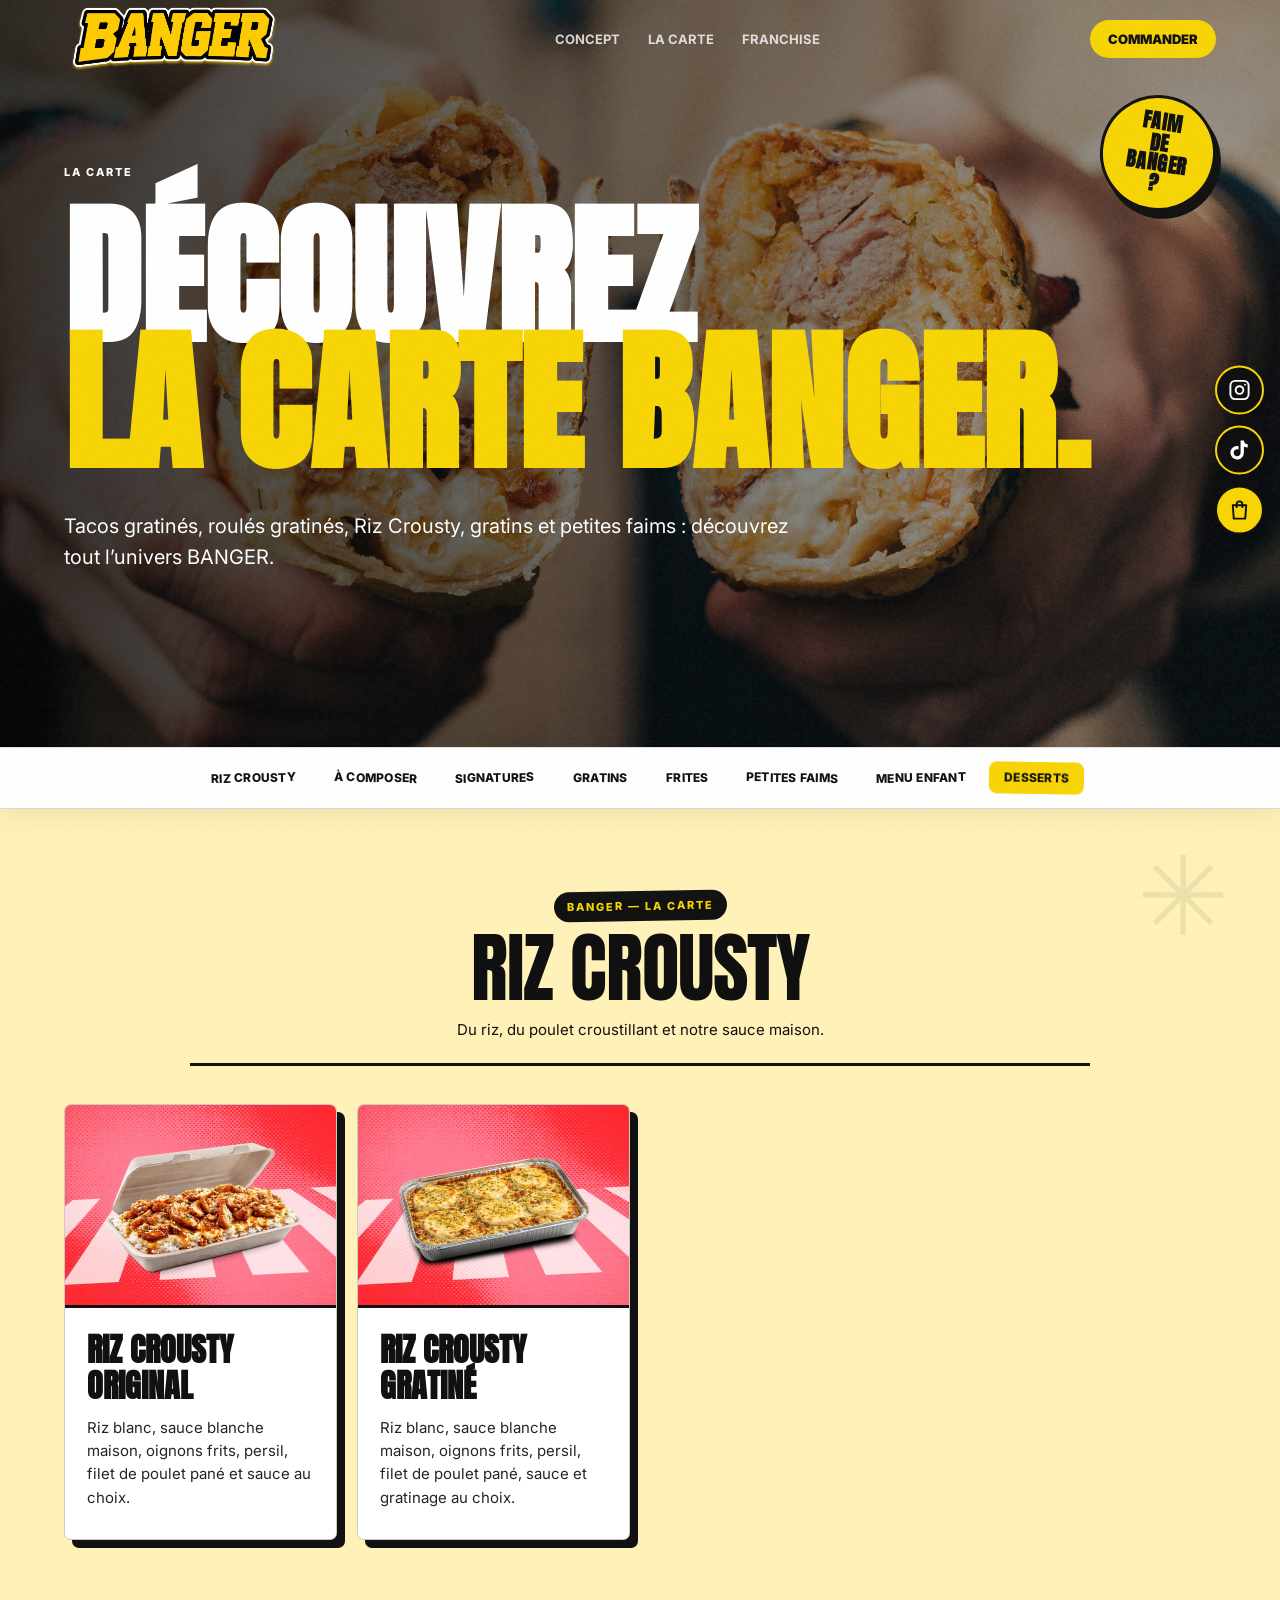
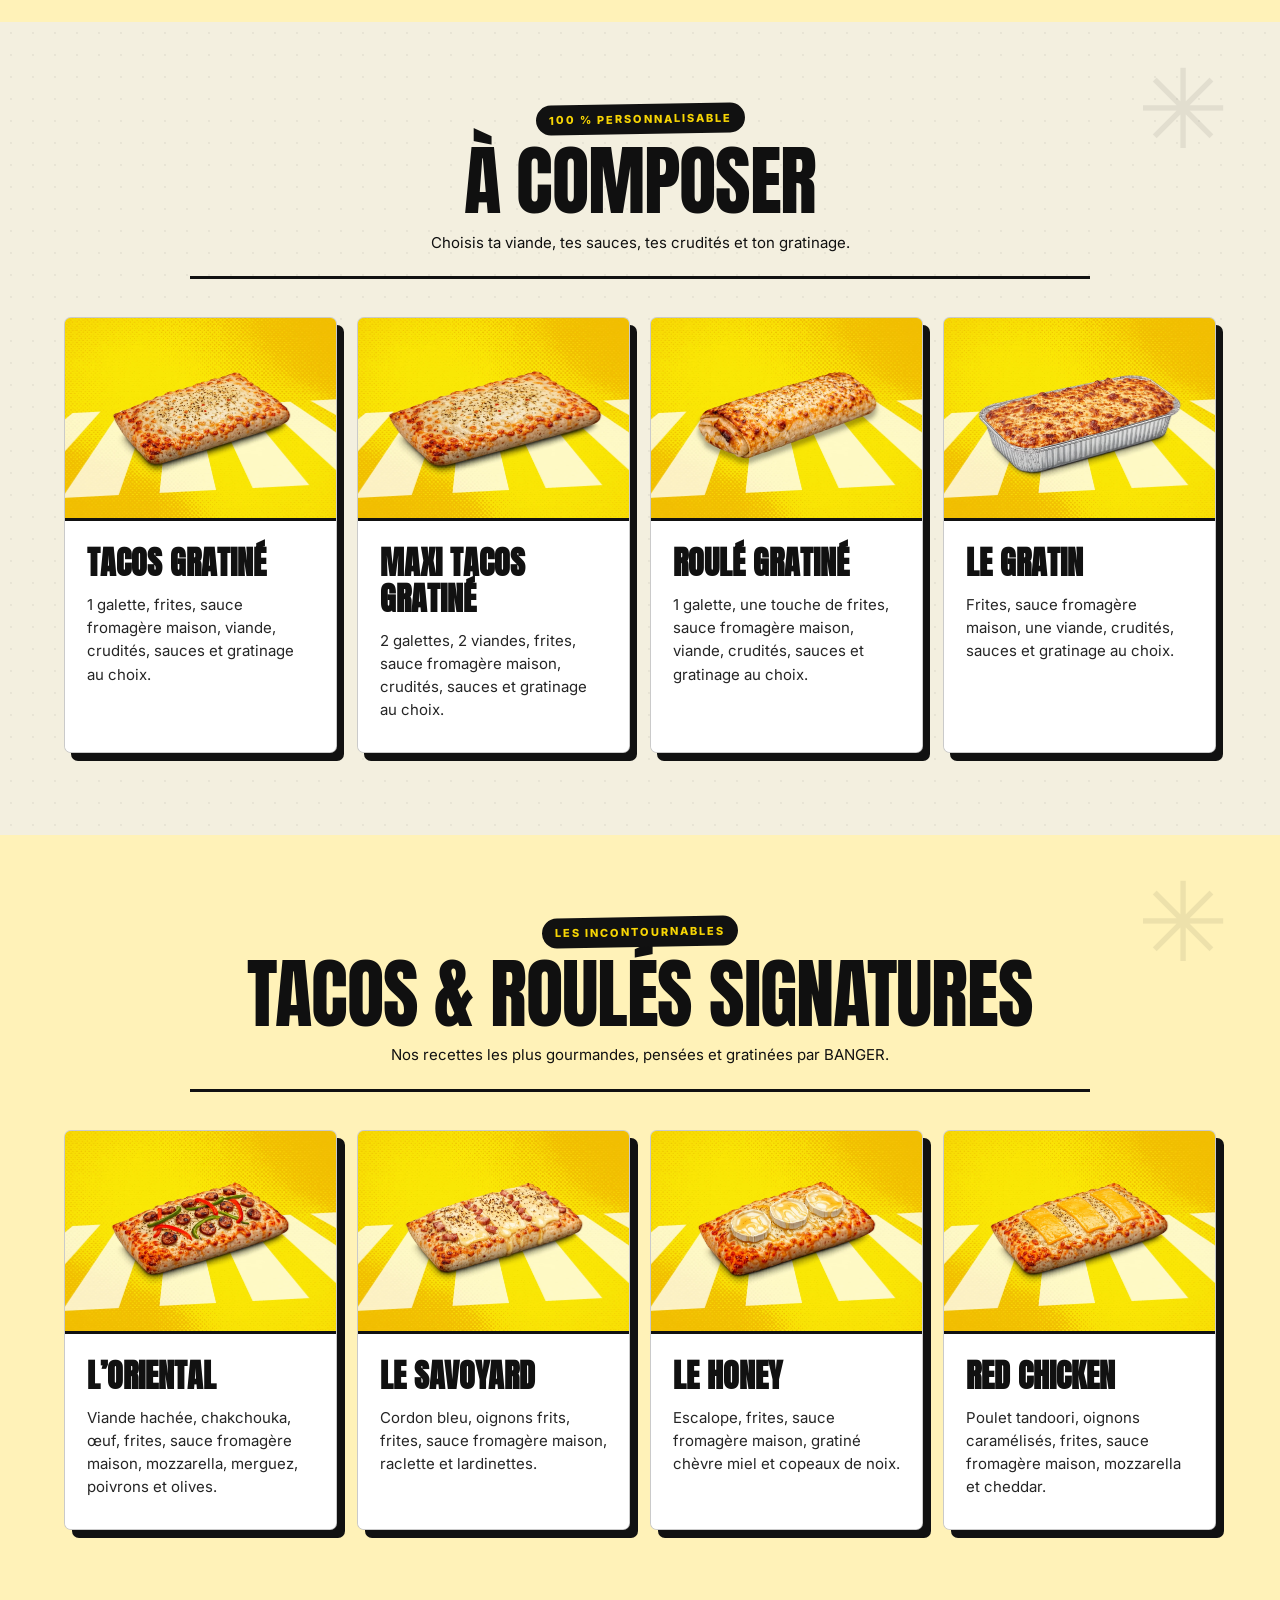
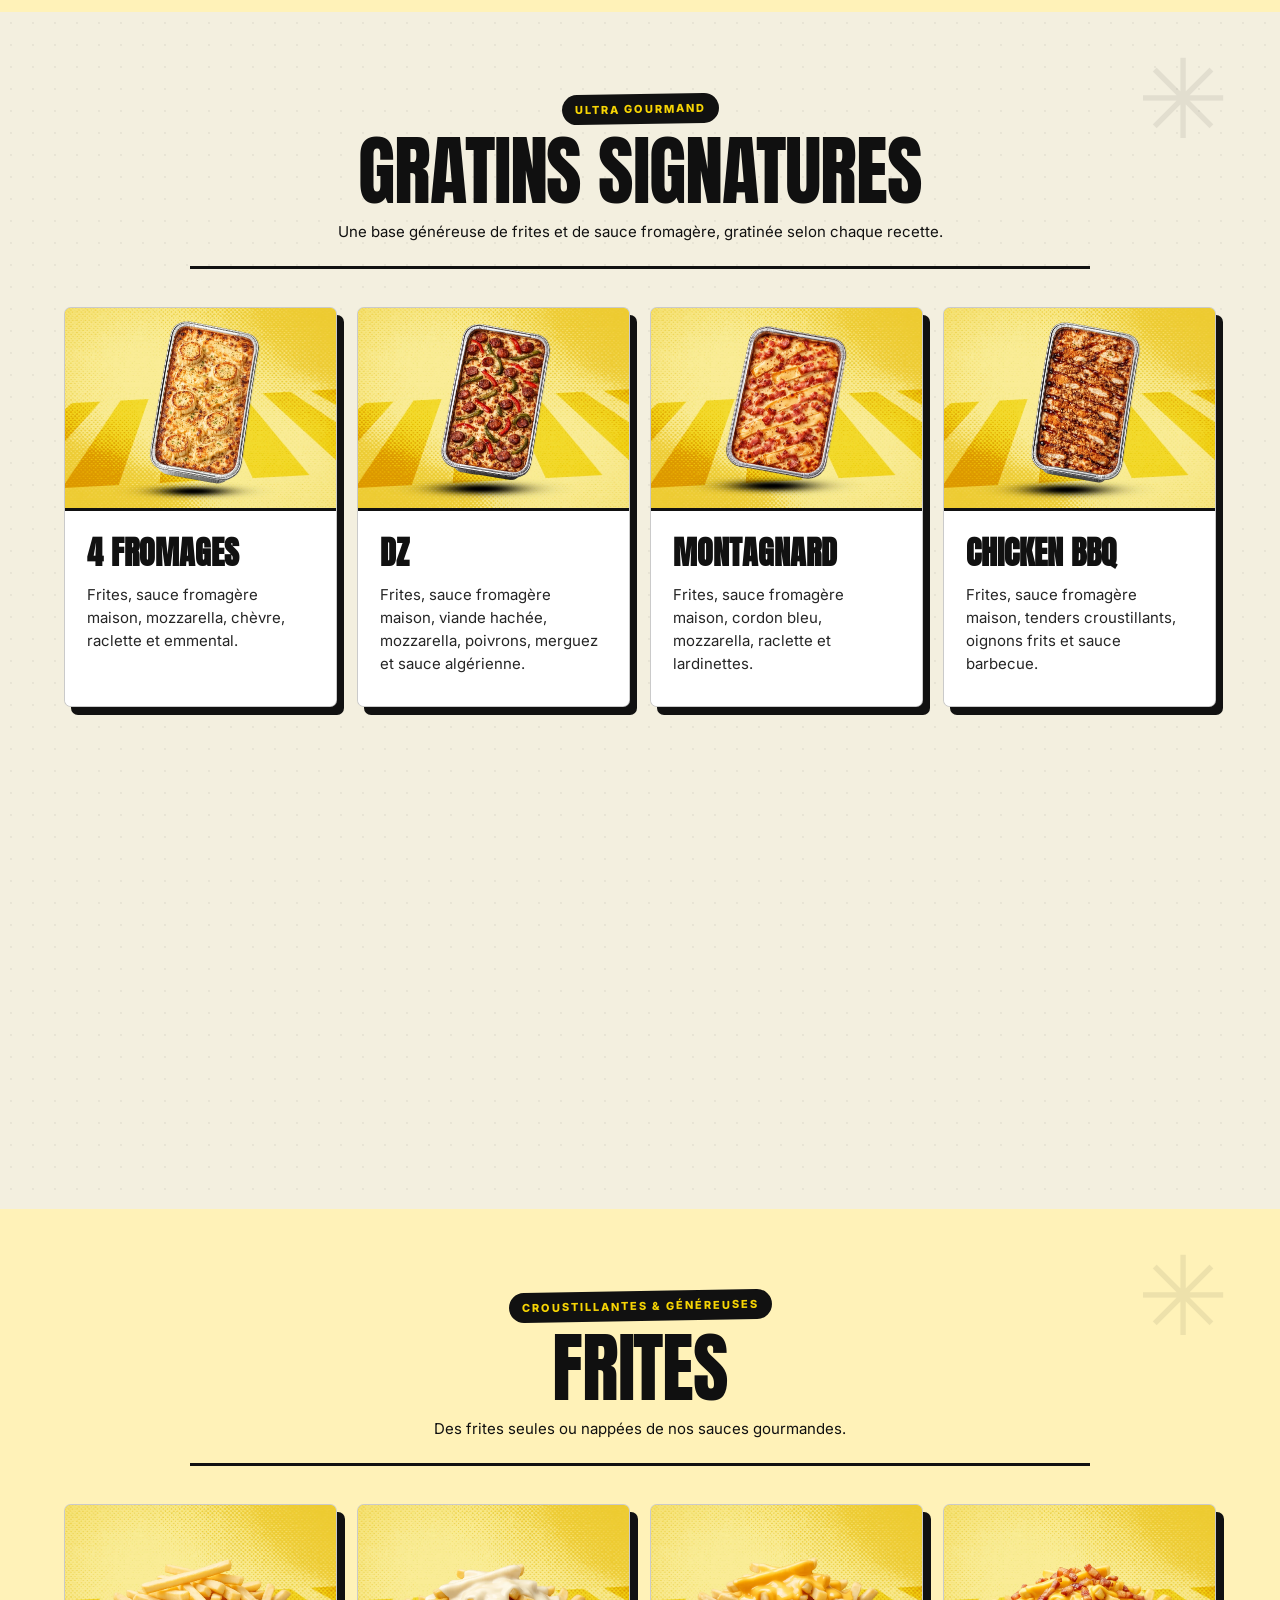
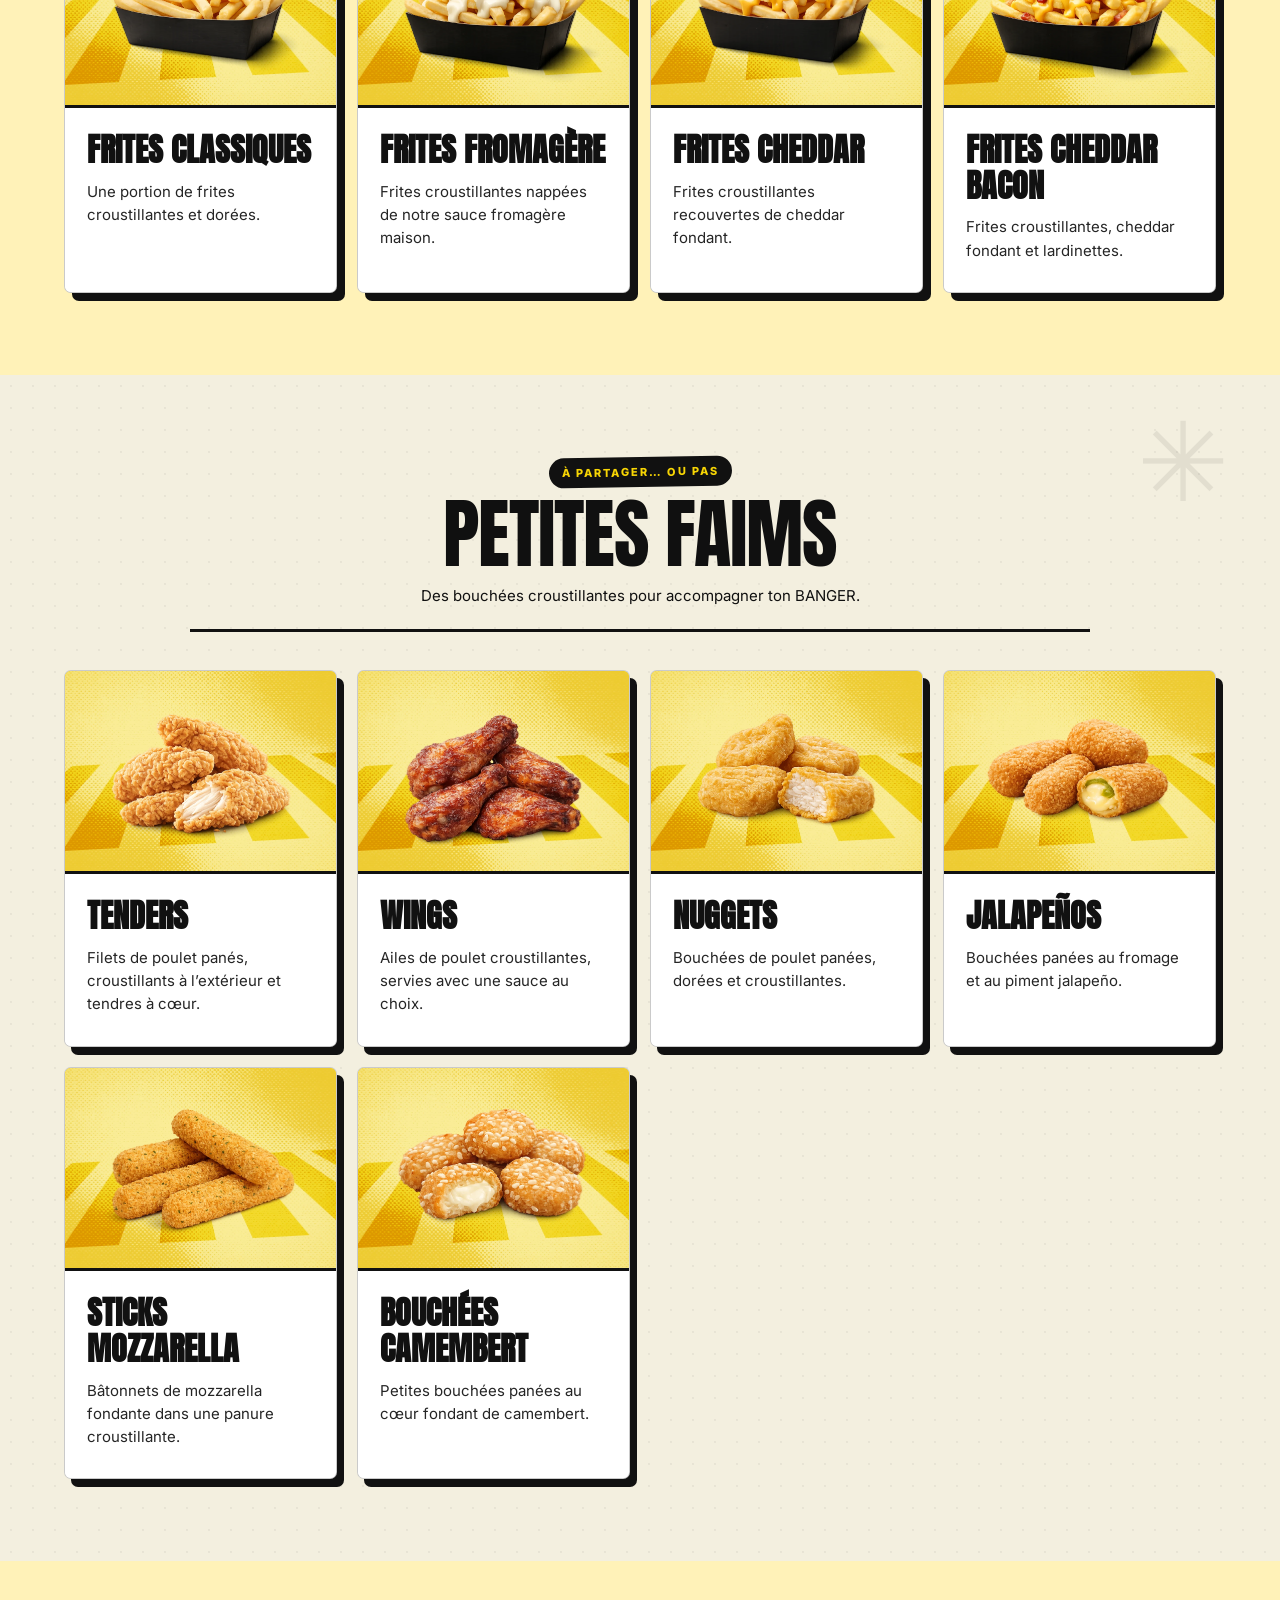
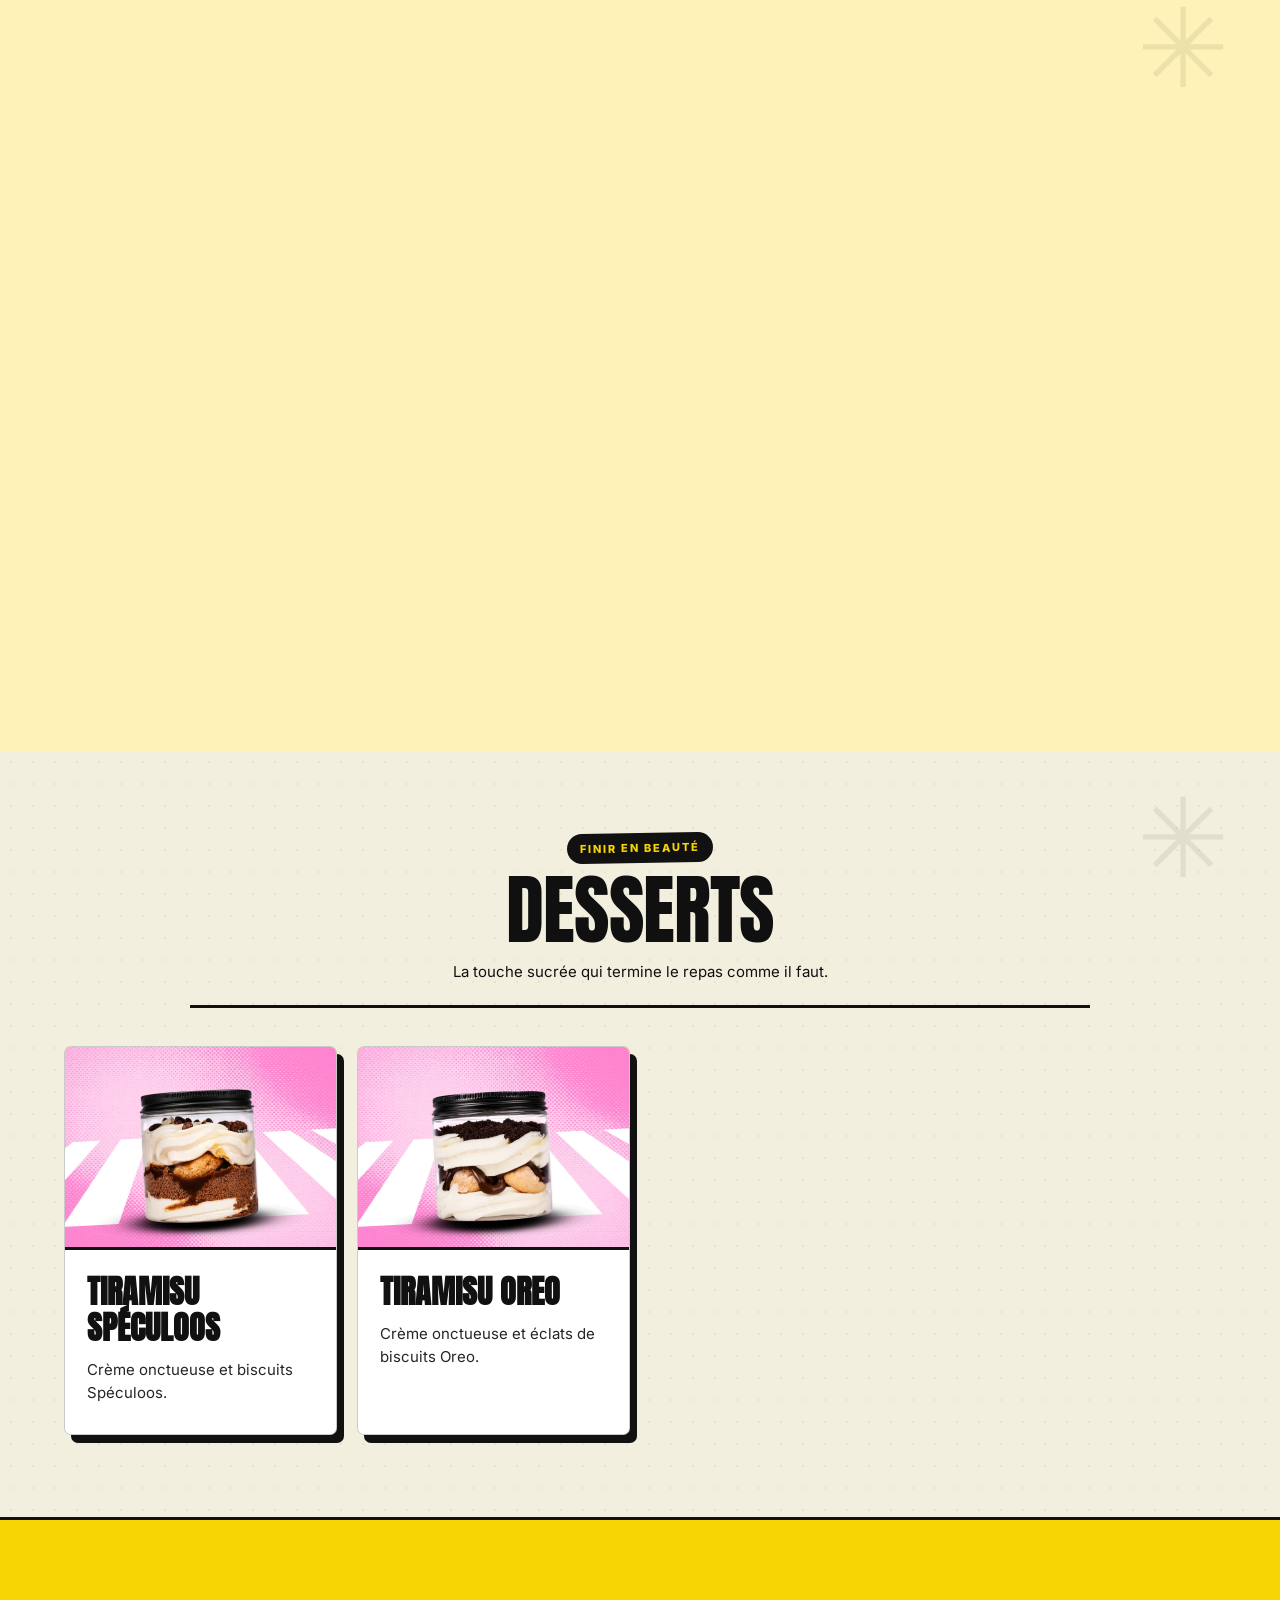
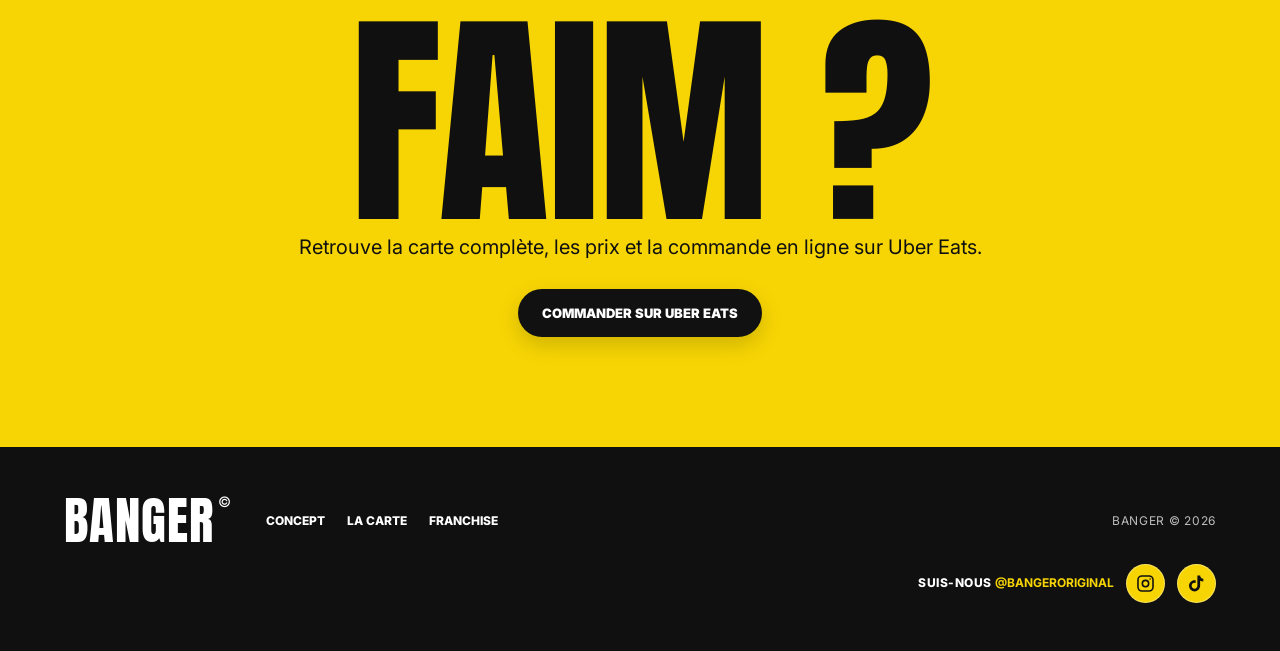
==== commit 193fa1ae: "Add files via upload" ====
--- a/carte.html
+++ b/carte.html
@@ -33,8 +33,7 @@
 </header>
   <aside class="banger-floating-social" aria-label="Suivre BANGER et commander"><a href="https://www.instagram.com/bangeroriginal/" aria-label="Instagram BANGER" title="Instagram @bangeroriginal" target="_blank" rel="noopener noreferrer"><svg viewBox="0 0 24 24" aria-hidden="true" fill="none" stroke="currentColor" stroke-width="2" stroke-linecap="round" stroke-linejoin="round"><rect x="2.5" y="2.5" width="19" height="19" rx="5"/><circle cx="12" cy="12" r="4"/><circle cx="17.8" cy="6.4" r="1" fill="currentColor" stroke="none"/></svg></a><a href="https://www.tiktok.com/@bangeroriginal" aria-label="TikTok BANGER" title="TikTok @bangeroriginal" target="_blank" rel="noopener noreferrer"><svg viewBox="0 0 24 24" aria-hidden="true" fill="currentColor"><path d="M16.6 2c.25 2.35 1.57 3.84 4 4.1v3.4a9.3 9.3 0 0 1-4-1.06v6.21c0 4.2-3.05 7.35-7.1 7.35A7.12 7.12 0 0 1 2.5 14.9c0-3.9 3.1-7.1 7.05-7.1.47 0 .94.05 1.42.16v3.53a3.5 3.5 0 0 0-1.42-.3c-2.04 0-3.65 1.63-3.65 3.7 0 2.08 1.6 3.67 3.63 3.67 2 0 3.58-1.52 3.58-3.66V2h3.5Z"/></svg></a><a class="banger-floating-order" href="https://www.ubereats.com/fr/store/banger/QmKdcxdpXiG3UM4ic0lPdQ" aria-label="Commander chez BANGER" title="Commander sur Uber Eats" target="_blank" rel="noopener noreferrer"><svg viewBox="0 0 24 24" aria-hidden="true" fill="none" stroke="currentColor" stroke-width="2" stroke-linecap="round" stroke-linejoin="round"><path d="M5 7h14l-1 14H6L5 7Z"/><path d="M9 9V6a3 3 0 0 1 6 0v3"/></svg></a></aside>
 <main class="inner-page single-menu-page">
-  <div class="fun-page-strip" aria-hidden="true"><div><span>FAIM DE BANGER ?</span><b>✳</b><span>100% BANGER</span><b>✳</b><span>FAIM DE BANGER ?</span><b>✳</b><span>100% BANGER</span><b>✳</b><span>FAIM DE BANGER ?</span><b>✳</b><span>100% BANGER</span><b>✳</b><span>FAIM DE BANGER ?</span><b>✳</b><span>100% BANGER</span><b>✳</b><span>FAIM DE BANGER ?</span><b>✳</b><span>100% BANGER</span><b>✳</b></div></div>
-  <section class="page-hero menu-page-hero menu-photo-hero">
+<section class="page-hero menu-page-hero menu-photo-hero">
     <div class="banger-inner-stamp banger-menu-stamp" aria-hidden="true">FAIM<br>DE<br>BANGER ?</div>
     <p class="eyebrow">La carte</p>
     <h1>DÉCOUVREZ<br><span>LA CARTE BANGER.</span></h1>
--- a/styles.css
+++ b/styles.css
@@ -1070,3 +1070,205 @@
     background: #f7d504 !important;
   }
 }
+
+/* BANGER V7 — Nouvelle couverture JPG et signature desktop.
+   Conserve les réglages du menu transparent puis noir au scroll. */
+.banger-home-refresh .home-banner>img {
+  aspect-ratio:auto !important;
+  width:100%;
+  height:auto !important;
+  object-fit:contain;
+}
+.home-hero-brand {display:none}
+@media (min-width: 901px) {
+  .banger-home-refresh .home-banner {position:relative}
+  .banger-home-refresh .home-hero-brand {
+    display:flex;
+    position:absolute;
+    right:4.1%;
+    top:16%;
+    width:clamp(205px,21vw,342px);
+    z-index:4;
+    box-sizing:border-box;
+    padding:17px 15px 18px;
+    flex-direction:column;
+    align-items:center;
+    gap:7px;
+    background:rgba(16,16,16,.94);
+    border:2px solid #f7d504;
+    border-radius:16px;
+    box-shadow:7px 9px 0 rgba(0,0,0,.30);
+    transform:rotate(2deg);
+    pointer-events:none;
+  }
+  .banger-home-refresh .home-hero-brand img {
+    display:block;
+    width:100%;
+    height:auto;
+    max-height:125px;
+    object-fit:contain;
+  }
+  .banger-home-refresh .home-hero-brand p {
+    margin:0;
+    text-align:center;
+    color:#fff;
+    font:900 clamp(17px,2vw,27px)/1.07 Anton,Impact,sans-serif;
+    letter-spacing:.06em;
+    text-shadow:1px 2px 0 #000;
+  }
+}
+@media (min-width:901px) and (max-width:1199px) {
+  .banger-home-refresh .home-hero-brand {right:2%;top:13%;width:210px;padding:10px 13px}
+  .banger-home-refresh .home-hero-brand p {font-size:18px}
+}
+@media (max-width:900px) {
+  .banger-home-refresh .home-hero-brand {display:none !important}
+}
+
+/* V8 — Bloc signature bas gauche façon éditorial, sans encadré opaque. */
+@media (min-width: 901px) {
+  .banger-home-refresh .home-hero-brand {
+    display:flex !important;
+    top:auto !important;
+    bottom:17% !important;
+    left:5.2% !important;
+    right:auto !important;
+    width:clamp(250px,27vw,440px) !important;
+    max-width:37% !important;
+    padding:0 !important;
+    gap:10px !important;
+    background:transparent !important;
+    border:0 !important;
+    border-radius:0 !important;
+    box-shadow:none !important;
+    transform:none !important;
+    align-items:flex-start !important;
+    text-align:left !important;
+    filter:drop-shadow(0 4px 10px rgba(0,0,0,.35));
+  }
+  .banger-home-refresh .home-hero-brand img {
+    width:min(100%,380px) !important;
+    max-height:none !important;
+    object-fit:contain !important;
+    object-position:left center !important;
+  }
+  .banger-home-refresh .home-hero-brand p {
+    color:#fff !important;
+    text-align:left !important;
+    font-family:Anton,Impact,sans-serif !important;
+    font-size:clamp(24px,3.3vw,54px) !important;
+    line-height:1.04 !important;
+    letter-spacing:.01em !important;
+    text-shadow:3px 4px 0 #101010,0 6px 18px rgba(0,0,0,.65) !important;
+    padding-left:8px;
+  }
+}
+@media (min-width:901px) and (max-width:1199px) {
+  .banger-home-refresh .home-hero-brand{bottom:15% !important;width:clamp(230px,29vw,335px) !important}
+  .banger-home-refresh .home-hero-brand p{font-size:clamp(21px,3vw,34px) !important}
+}
+
+
+/* V9 — Bannière d'accueil contenue dans un écran sur ordinateur.
+   La photo reste entièrement visible, sans grossissement ni recadrage. */
+@media (min-width:901px) {
+  .banger-home-refresh .home-banner {
+    height:100svh !important;
+    min-height:580px !important;
+    max-height:100svh !important;
+    margin-top:0 !important;
+    position:relative !important;
+    display:block !important;
+    overflow:hidden !important;
+    background:#f9bd12 !important;
+  }
+  .banger-home-refresh .home-banner>img {
+    position:absolute !important;
+    inset:0 !important;
+    width:100% !important;
+    height:100% !important;
+    max-height:100% !important;
+    aspect-ratio:auto !important;
+    object-fit:contain !important;
+    object-position:center center !important;
+  }
+  .banger-home-refresh .home-hero-brand {
+    bottom:16% !important;
+    left:3.5% !important;
+    width:clamp(205px,23vw,345px) !important;
+    max-width:27% !important;
+  }
+  .banger-home-refresh .home-hero-brand img {max-width:310px !important}
+  .banger-home-refresh .home-hero-brand p {font-size:clamp(20px,2.5vw,38px) !important}
+  .banger-home-refresh .home-banner-actions {
+    position:absolute !important;
+    left:auto !important;
+    right:4% !important;
+    bottom:4.5% !important;
+    z-index:5 !important;
+    padding:0 !important;
+    background:transparent !important;
+    justify-content:flex-end !important;
+    flex-wrap:wrap !important;
+  }
+  .banger-home-refresh .home-banner-actions .pill {box-shadow:0 4px 15px rgba(0,0,0,.25) !important}
+}
+/* Les petits écrans conservent la bannière responsive existante. */
+
+/* V10 — On garde 100 % de la largeur de la photo : recadrage vertical uniquement. */
+@media (min-width:901px) {
+  .banger-home-refresh .home-banner > img {
+    position:absolute !important;
+    inset:auto auto auto 0 !important;
+    top:50% !important;
+    transform:translateY(-50%) !important;
+    display:block !important;
+    width:100% !important;
+    height:auto !important;
+    min-width:0 !important;
+    min-height:0 !important;
+    max-width:none !important;
+    max-height:none !important;
+    aspect-ratio:auto !important;
+    object-fit:initial !important;
+  }
+}
+
+
+/* V11 — Page LA CARTE : la photo commence sous le menu transparent. */
+.banger-menu-refresh .inner-page {
+  padding-top: 0;
+}
+.banger-menu-refresh .site-header {
+  background: transparent;
+  box-shadow: none;
+}
+.banger-menu-refresh .site-header.is-scrolled {
+  background: rgba(16, 16, 16, .97);
+  box-shadow: 0 8px 25px rgba(0, 0, 0, .24);
+  -webkit-backdrop-filter: blur(12px);
+  backdrop-filter: blur(12px);
+}
+.banger-menu-refresh .menu-page-hero {
+  min-height: calc(68vh + 76px);
+}
+
+/* V11 — Franchise : le fond noir prend bien le dessus après défilement. */
+.franchise-page .site-header.is-scrolled {
+  background: rgba(16, 16, 16, .97);
+  box-shadow: 0 8px 25px rgba(0, 0, 0, .24);
+  -webkit-backdrop-filter: blur(12px);
+  backdrop-filter: blur(12px);
+}
+
+/* On préserve le panneau hamburger mobile et son contraste. */
+@media (max-width: 900px) {
+  .banger-menu-refresh .site-header,
+  .franchise-page .site-header {
+    background: rgba(16, 16, 16, .8);
+  }
+  .banger-menu-refresh .site-header.is-scrolled,
+  .franchise-page .site-header.is-scrolled {
+    background: rgba(16, 16, 16, .97);
+  }
+}
